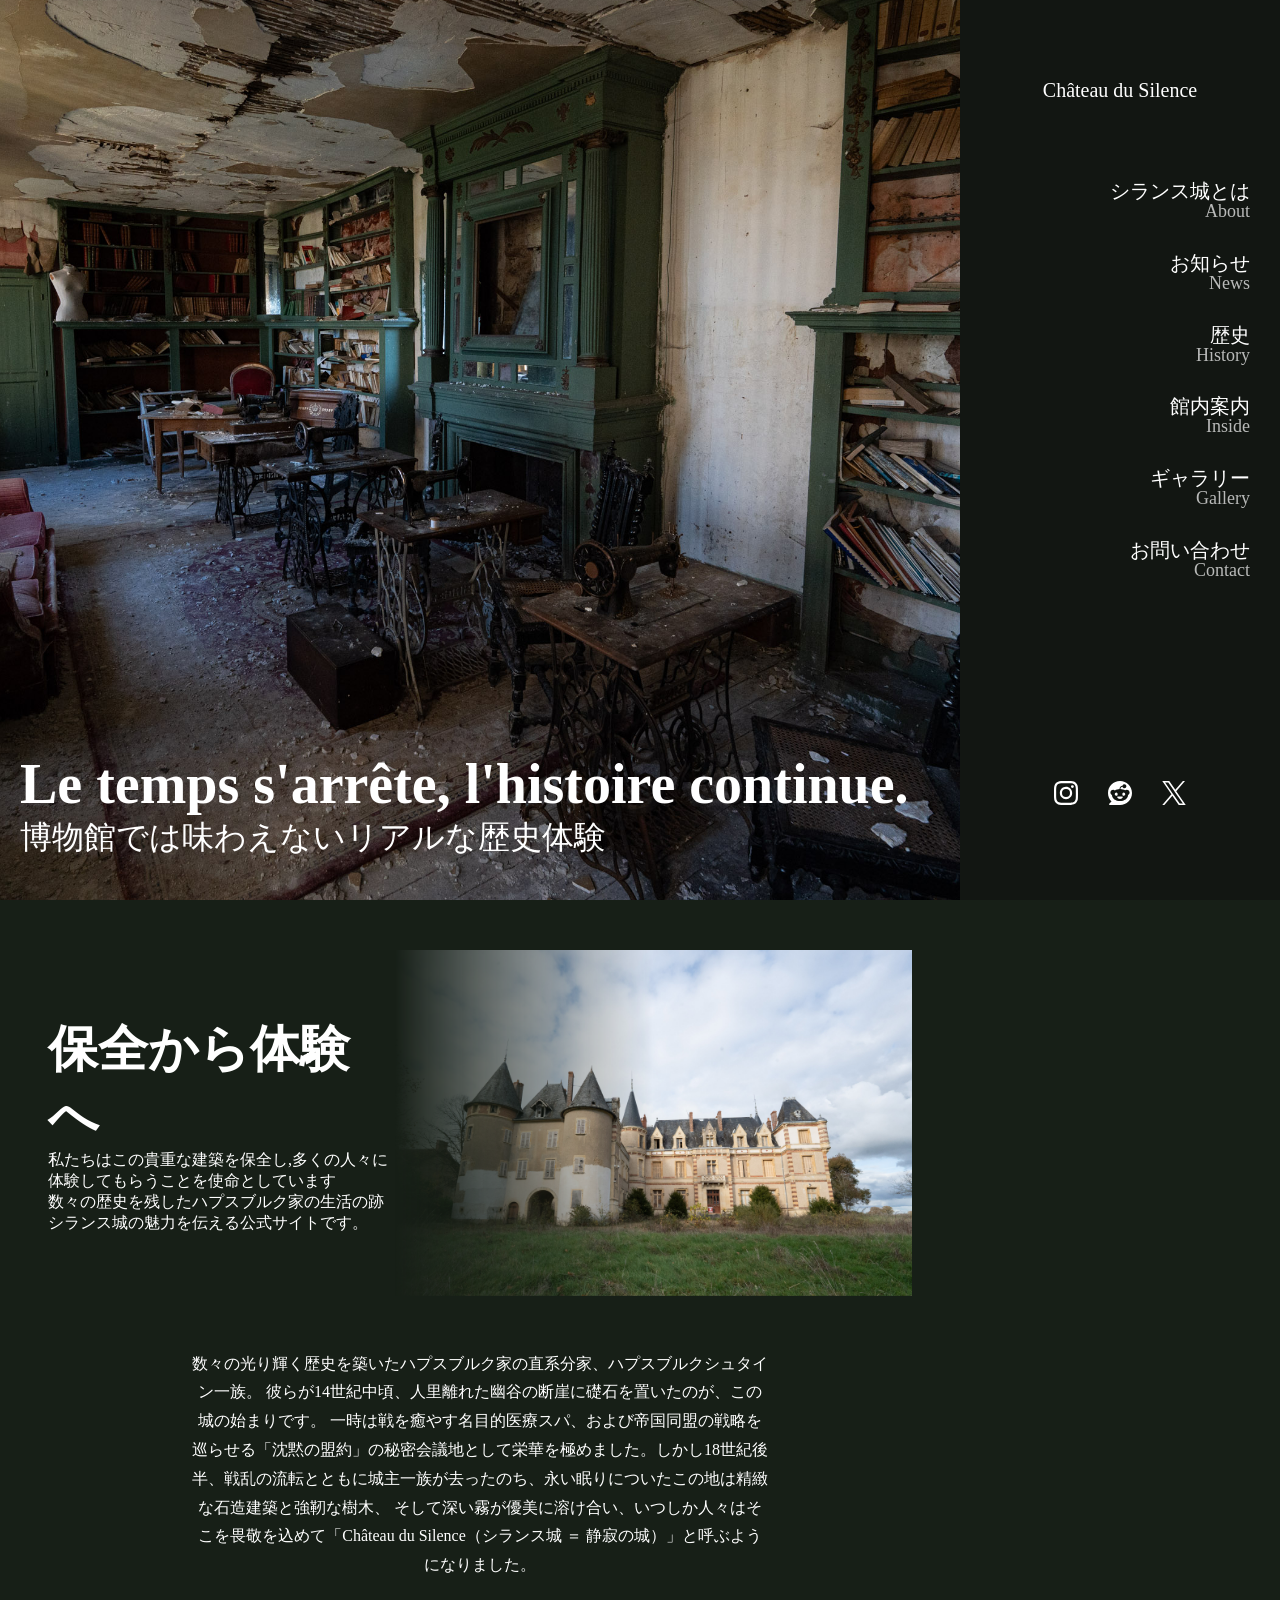
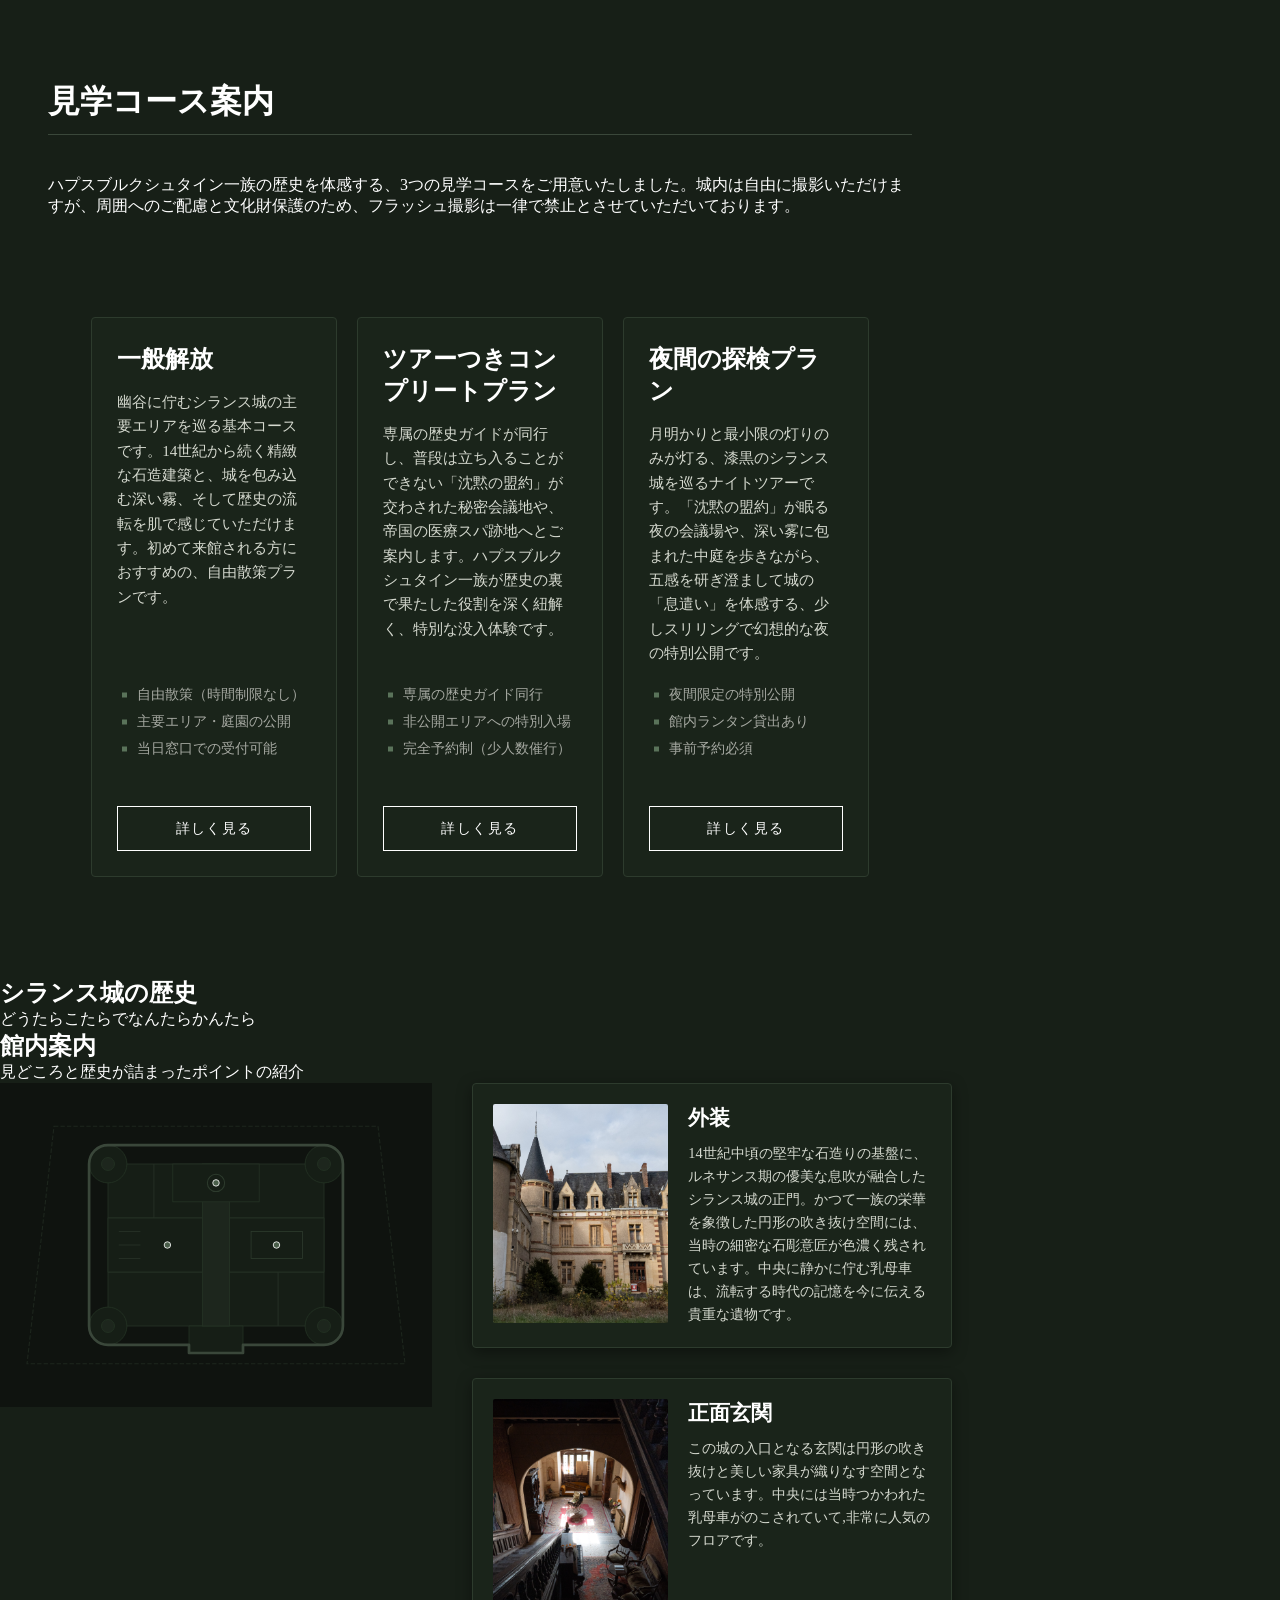
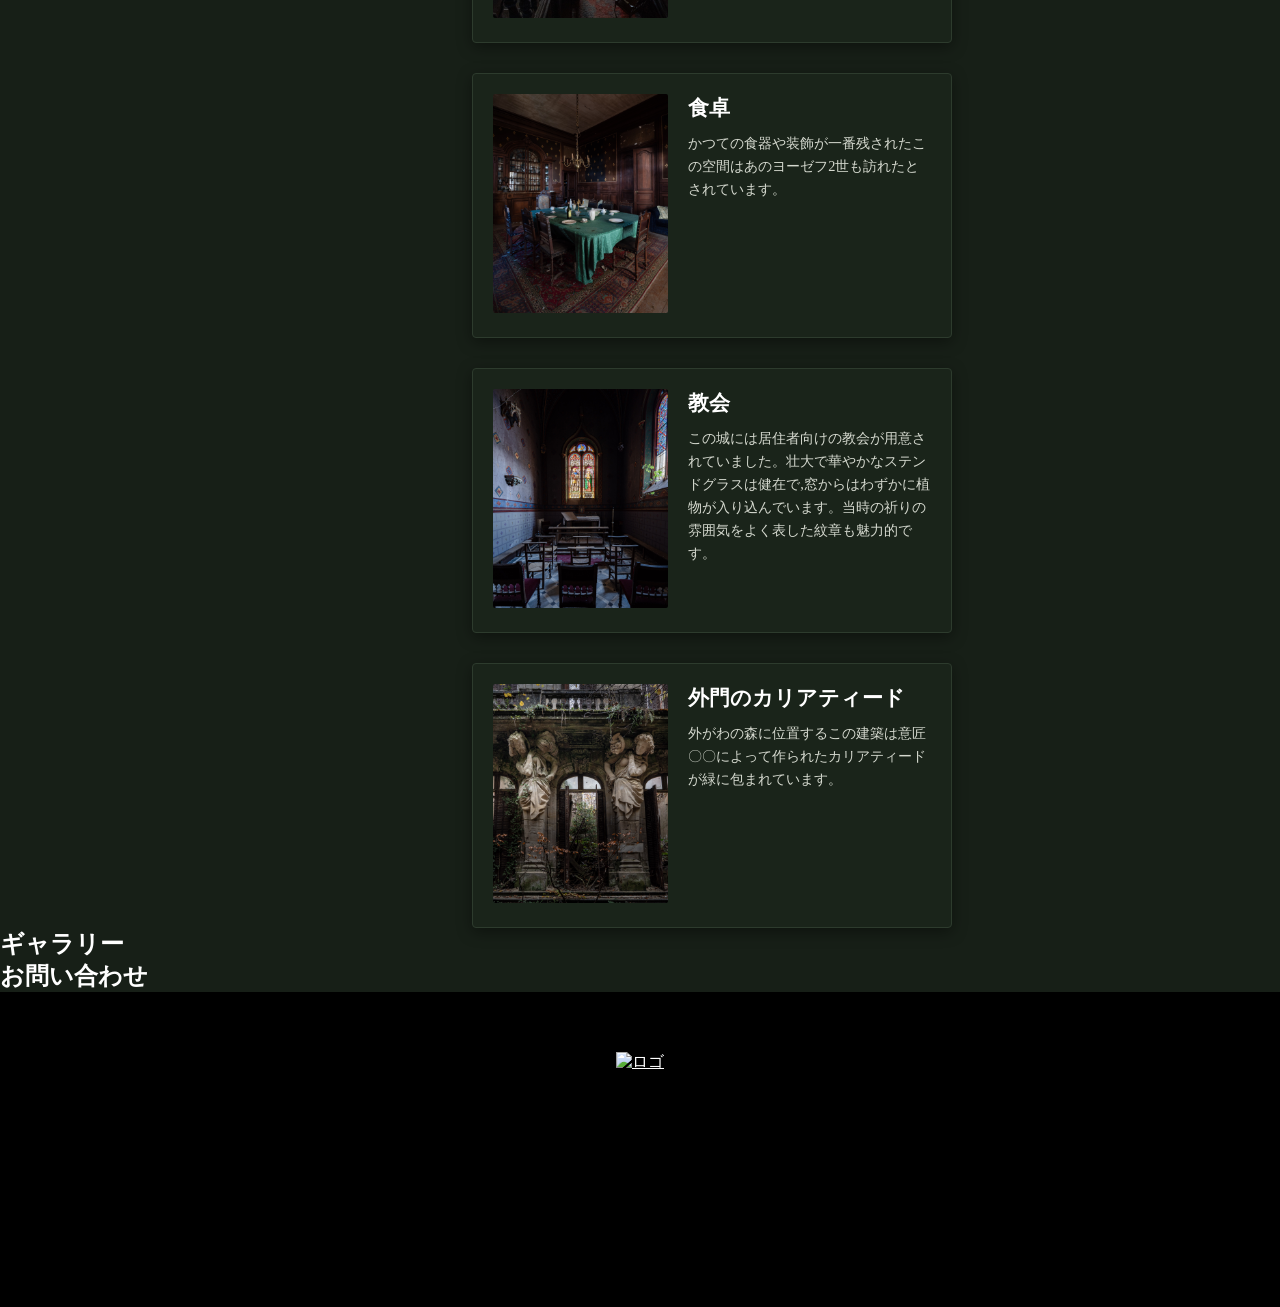
==== index.html @ 76a22f86 "saisyo" ====
<!DOCTYPE html>
<html lang="ja">
<head>
  <meta charset="UTF-8">
  <meta name="viewport" content="width=device-width, initial-scale=1.0">
  <title>ハプスブルクシュタイン城ホームページ</title>
  <link rel="stylesheet" href="css/style.css">
  <script src="js/common.js" defer></script>
  <!-- GOOGLEフォント -->
  <link rel="preconnect" href="https://fonts.googleapis.com">
  <link rel="preconnect" href="https://fonts.gstatic.com" crossorigin>
  <link href="https://fonts.googleapis.com/css2?family=BIZ+UDPMincho&display=swap" rel="stylesheet">
</head>

<!-- 開発予想 -->
  <!-- ベースとなるHTML CSSを作成 -->
  <!-- PHP化 フッターとかヘッダー分ける -->
  <!-- MYSQL使用 各ページの紐づけ -->
  




<!-- 構想 -->
  <!-- 投稿ごとに投稿に使用する写真をフォルダにまとめる -->
  <!-- 投稿に使用した写真をMYSQLで管理 -->
  <!-- indexにてランダムで表示 -->
  <!-- 投稿を消したら紐づく写真もすべて消える形 -->

  <!-- 写真と投稿にタグの機能が欲しいかも -->


<!-- 自分用ルール -->
  <!-- 構造 section -> div -> 色々 -->
  <!-- 構造はなるべくDIVで囲ってスタイル指定はDIVのクラスで -->
  <!-- AIに相談後,構造を理解してから使用 -->


<!-- クラスルール -->
 <!-- section section-hero等 -->
<!-- div div-hero等 -->


<body>
<main>
  <div class="yoko"> <!-- メインとサイドバー -->
    <div class="tate"> <!-- 縦(サイドバー除くすべて) -->

      <!-- ヒーロ画像ローテ -->
      <section id="hero">
        <div class="heroimgs">
          <img src="images/index/index4.jpg" alt="">
          <img src="images/index/index1.jpg" alt="">
          <img src="images/index/index2.jpg" alt="">
          <img src="images/index/index3.jpg" alt="">
          <div class="hero-textbox">
            <h1>Le temps s'arrête, l'histoire continue.</h1>
            <p>博物館では味わえないリアルな歴史体験</p>
          </div>
        </div>
      </section>
    
      <!-- サイト説明 about -->
      <section class="hero2">
        <div class="hero2-1">
          <div class="hero-2-1-1">
            <h3>保全から体験へ</h3>
            <p>私たちはこの貴重な建築を保全し,多くの人々に体験してもらうことを使命としています<br>数々の歴史を残したハプスブルク家の生活の跡シランス城の魅力を伝える公式サイトです。</p>
          </div>
        </div>
        <div class="hero2-2">
          <img class="hero2-img" src="images/index/index-bottom.jpg" alt="">
        </div>
      </section>
       
      <section class="info">
        <div>
          <p>数々の光り輝く歴史を築いたハプスブルク家の直系分家、ハプスブルクシュタイン一族。 彼らが14世紀中頃、人里離れた幽谷の断崖に礎石を置いたのが、この城の始まりです。 一時は戦を癒やす名目的医療スパ、および帝国同盟の戦略を巡らせる「沈黙の盟約」の秘密会議地として栄華を極めました。しかし18世紀後半、戦乱の流転とともに城主一族が去ったのち、永い眠りについたこの地は精緻な石造建築と強靭な樹木、 そして深い霧が優美に溶け合い、いつしか人々はそこを畏敬を込めて「Château du Silence（シランス城 ＝ 静寂の城）」と呼ぶようになりました。</p>
        </div>
      </section>


      <!-- お知らせ -->
       <!-- 更に閲覧を押すと投稿一覧ページに飛ばしたい -->
      <section class="tour">
        
          <h2>見学コース案内</h2>
          <p>ハプスブルクシュタイン一族の歴史を体感する、3つの見学コースをご用意いたしました。城内は自由に撮影いただけますが、周囲へのご配慮と文化財保護のため、フラッシュ撮影は一律で禁止とさせていただいております。</p>
              <div class="tour-list">
                <article class="tour-item">
                    <div>
                      <h3>一般解放</h3>
                      <p class="tour-item--text">幽谷に佇むシランス城の主要エリアを巡る基本コースです。14世紀から続く精緻な石造建築と、城を包み込む深い霧、そして歴史の流転を肌で感じていただけます。初めて来館される方におすすめの、自由散策プランです。</p>
                      <ul>
                        <li>自由散策（時間制限なし）</li>
                        <li>主要エリア・庭園の公開</li>
                        <li>当日窓口での受付可能</li>
                      </ul>
                      <a href="post/2026/..." class="btn-more">詳しく見る</a>
                    </div>
                </article>

                <article class="tour-item">
                    <div>
                      <h3>ツアーつきコンプリートプラン</h3>
                      <p class="tour-item--text">専属の歴史ガイドが同行し、普段は立ち入ることができない「沈黙の盟約」が交わされた秘密会議地や、帝国の医療スパ跡地へとご案内します。ハプスブルクシュタイン一族が歴史の裏で果たした役割を深く紐解く、特別な没入体験です。</p>
                      <ul>
                        <li>専属の歴史ガイド同行</li>
                        <li>非公開エリアへの特別入場</li>
                        <li>完全予約制（少人数催行）</li>
                      </ul>
                      <a href="post/2026/..." class="btn-more">詳しく見る</a>
                    </div>
                </article>


                <article class="tour-item">
                    <div>
                      <h3>夜間の探検プラン</h3>
                      <p class="tour-item--text">月明かりと最小限の灯りのみが灯る、漆黒のシランス城を巡るナイトツアーです。「沈黙の盟約」が眠る夜の会議場や、深い雾に包まれた中庭を歩きながら、五感を研ぎ澄まして城の「息遣い」を体感する、少しスリリングで幻想的な夜の特別公開です。</p>
                      <ul>
                        <li>夜間限定の特別公開</li>
                        <li>館内ランタン貸出あり</li>
                        <li>事前予約必須</li>
                      </ul>
                      <a href="post/2026/..." class="btn-more">詳しく見る</a>
                    </div>
                </article>
 
                
              </div>

      </section>





      <!-- 歴史 -->

      <section>
        <h2>シランス城の歴史</h2>
        <p>どうたらこたらでなんたらかんたら</p>
      </section>


      <!-- 館内案内 -->
      <section>
        <h2>館内案内</h2>
        <p>見どころと歴史が詰まったポイントの紹介</p>

        <div class="map-all">
          <svg xmlns="http://www.w3.org/2000/svg" viewBox="0 0 800 600" width="100%" height="100%" id="classic-castle-map">
    <style>
      /* デザインシステム */
      .bg-dark { fill: #0f130f; }
      .castle-moat { fill: none; stroke: #1d261d; stroke-width: 2; stroke-dasharray: 8 4; }
      
      /* 城壁と一般の部屋 */
      .wall-thick { fill: none; stroke: #3a473a; stroke-width: 5; stroke-linejoin: round; }
      .wall-inner { fill: none; stroke: #242e24; stroke-width: 2; }
      .room-base { fill: #161e16; stroke: #253325; stroke-width: 1.5; transition: all 0.3s ease; }
      .corridor { fill: #1d261d; }
  
      /* 連動ギミック用 */
      .interactive-spot { cursor: pointer; }
      .pin-core { fill: #4a5e4a; stroke: #ffffff; stroke-width: 1.5; transition: all 0.3s ease; }
      .pin-pulse { fill: none; stroke: #ff3b3b; stroke-width: 1; opacity: 0; transition: all 0.3s ease; }
  
   
      /* JavaScript連動時のアクティブ状態（シンプルな赤点灯のみ） */
      .interactive-spot.is-active .room-base {
    fill: #223022;      /* 選択された部屋の床を少し明るく */
    stroke: #5a735a;    /* 部屋の境界線を少し明るく */
}

.interactive-spot.is-active .pin-core {
    fill: #ff3b3b;      /* ドットを赤くする */
    stroke: #ffffff;    /* 白いフチは維持して見やすく */
}


    </style>
  
    <rect width="800" height="600" class="bg-dark" />
    
    <path d="M 100,80 L 700,80 L 750,520 L 50,520 Z" class="castle-moat" />
  
    <g id="chateau-structure">
      
      <rect x="200" y="150" width="400" height="300" class="room-base" />
      
      <circle cx="200" cy="150" r="35" class="room-base" />
      <circle cx="200" cy="150" r="12" class="room-base corridor" />
      <circle cx="600" cy="150" r="35" class="room-base" />
      <circle cx="600" cy="150" r="12" class="room-base corridor" />
      <circle cx="200" cy="450" r="35" class="room-base" />
      <circle cx="200" cy="450" r="12" class="room-base corridor" />
      <circle cx="600" cy="450" r="35" class="room-base" />
      <circle cx="600" cy="450" r="12" class="room-base corridor" />
  
      <path d="M 350,450 L 350,500 L 450,500 L 450,450 Z" class="room-base" />
      <entry-line x1="400" y1="500" x2="400" y2="470" stroke="#242e24" stroke-width="3" />
  
      <rect x="375" y="150" width="50" height="300" class="room-base corridor" />
      <line x1="200" y1="250" x2="375" y2="250" class="wall-inner" />
      <line x1="200" y1="350" x2="375" y2="350" class="wall-inner" />
      <line x1="425" y1="250" x2="600" y2="250" class="wall-inner" />
      <line x1="425" y1="350" x2="600" y2="350" class="wall-inner" />
      <line x1="285" y1="150" x2="285" y2="250" class="wall-inner" />
      <line x1="515" y1="350" x2="515" y2="450" class="wall-inner" />
  
      <path d="
        M 200,115 
        L 600,115 
        A 35,35 0 0,1 635,150
        L 635,450
        A 35,35 0 0,1 600,485
        L 450,485 L 450,500 L 350,500 L 350,485 L 200,485
        A 35,35 0 0,1 165,450
        L 165,150
        A 35,35 0 0,1 200,115 Z" 
        class="wall-thick" />
    </g>
  
    <g class="interactive-spot" data-location="spot1" id="map-spot-council">
      <rect x="320" y="150" width="160" height="70" class="room-base" />
      <circle cx="400" cy="185" r="16" fill="none" stroke="#2d3b2d" stroke-width="2" />
      <circle cx="400" cy="185" r="14" class="pin-pulse" />
      <circle cx="400" cy="185" r="6" class="pin-core" />
    </g>
  
    <g class="interactive-spot" data-location="spot2" id="map-spot-spa">
      <rect x="425" y="250" width="175" height="100" class="room-base" />
      <rect x="465" y="275" width="95" height="50" fill="none" stroke="#2d3b2d" stroke-width="1.5" />
      <circle cx="512" cy="300" r="14" class="pin-pulse" />
      <circle cx="512" cy="300" r="6" class="pin-core" />
    </g>
  
    <g class="interactive-spot" data-location="spot3" id="map-spot-library">
      <rect x="200" y="250" width="175" height="100" class="room-base" />
      <line x1="220" y1="275" x2="260" y2="275" stroke="#242e24" stroke-width="2" />
      <line x1="220" y1="300" x2="260" y2="300" stroke="#242e24" stroke-width="2" />
      <line x1="220" y1="325" x2="260" y2="325" stroke="#242e24" stroke-width="2" />
      <circle cx="310" cy="300" r="14" class="pin-pulse" />
      <circle cx="310" cy="300" r="6" class="pin-core" />
    </g>
  
  </svg>
  
  
  
  
  
  
          <div class="article-box">
            <article data-location="spot1">
              <div class="img-box"><img src="images/index/map1.jpg" alt=""></div>
              <div class="text-box">
                <h3>外装</h3>
                <p>14世紀中頃の堅牢な石造りの基盤に、ルネサンス期の優美な息吹が融合したシランス城の正門。かつて一族の栄華を象徴した円形の吹き抜け空間には、当時の細密な石彫意匠が色濃く残されています。中央に静かに佇む乳母車は、流転する時代の記憶を今に伝える貴重な遺物です。
                </p>
              </div>
            </article>
            <article data-location="spot2">
              <div class="img-box"><img src="images/index/map3.jpg" alt=""></div>
              <div class="text-box">
                <h3>正面玄関</h3>
                <p>この城の入口となる玄関は円形の吹き抜けと美しい家具が織りなす空間となっています。中央には当時つかわれた乳母車がのこされていて,非常に人気のフロアです。
                </p>
              </div>
            </article>
            <article data-location="spot3">
              <div class="img-box"><img src="images/index/map2.jpg" alt=""></div>
              <div class="text-box">
                <h3>食卓</h3>
                <p>かつての食器や装飾が一番残されたこの空間はあのヨーゼフ2世も訪れたとされています。
                </p>
              </div>
            </article>
            <article data-location="spot1">
              <div class="img-box"><img src="images/index/map4.jpg" alt=""></div>
              <div class="text-box">
                <h3>教会</h3>
                <p>この城には居住者向けの教会が用意されていました。壮大で華やかなステンドグラスは健在で,窓からはわずかに植物が入り込んでいます。当時の祈りの雰囲気をよく表した紋章も魅力的です。
                </p>
              </div>
            </article>
            <article data-location="spot2">
              <div class="img-box"><img src="images/index/map5.jpg" alt=""></div>
              <div class="text-box">
                <h3>外門のカリアティード</h3>
                <p>外がわの森に位置するこの建築は意匠〇〇によって作られたカリアティードが緑に包まれています。
                </p>
              </div>
            </article>
          </div>
        </div>
      </section>



      <!-- 館内案内 -->
      <section>
        <h2>ギャラリー
        </h2>
      </section>


      <!-- お問い合わせ -->
      <section>
        <h2>お問い合わせ
        </h2>
      </section>


    </div>
  

<!------------------------------
          サイドバー
--------------------------------->
    <aside>
      <!-- ロゴ -->
      <div class="logo-box">
        <a class="logo" href="post/2026/投稿１(仮)/post.html">
          Château du Silence
        </a>
      </div>

      <!-- メニュ -->
      <div class="menu-box">
        <ul>
          <li>シランス城とは<span class="en">About</span></li>
          <li>お知らせ<span class="en">News</span></li>
          <li>歴史<span class="en">History</span></li>
          <li>館内案内<span class="en">Inside</span></li>
          <li>ギャラリー<span class="en">Gallery</span></li>
          <li>お問い合わせ<span class="en">Contact</span></li>
        </ul>
      </div>

      <!-- SNSリンク -->
      <div class="sns-box">
        <ul>
          <li><a href=""><img src="images/index/SNSアイコン/instagram.svg" alt=""></a></li>
          <li><a href=""><img src="images/index/SNSアイコン/reddit.svg" alt=""></a></li>
          <li><a href=""><img src="images/index/SNSアイコン/x.svg" alt=""></a></li>
        </ul>
      </div>
    </aside>
  </div>

  

</main>



<!-- フッター -->
 <!-- ロゴ SNSリンク 権利関係? -->
<footer>
  <div class="D-footer-logo">
    <a class="logo" href="post/2026/投稿１(仮)/post.html">
      <img class="logo1" src="images/index/IKOU ロゴ.png" alt="ロゴ">
    </a>
  </div>
  <div class="D-footer-SNS">
    <a href="">
      <img src="images/index/SNSアイコン/instagram.svg" alt="">
    </a>
        <a href="">
      <img src="images/index/SNSアイコン/x.svg" alt="">
    </a>
        <a href="">
      <img src="images/index/SNSアイコン/reddit.svg" alt="">
    </a>
  </div>
  <div class="D-copyright"></div>

</footer>








</body>
</html>
---- css/style.css ----
@charset "UTF-8";

/* 全ての要素（*）に対して適用 */
* {
    margin: 0;
    padding: 0;
    /* 100%を超えないように */
    box-sizing: border-box;
    color: #ffffff;
}    
body {
    background-color: #171f17;
    font-family: "Shippori Mincho", serif;
}    



.yoko {
    display: flex;
    width: 100%;
}
/* 全体 リンク */




/*------------------------------
     サイト全体の構造に関する
------------------------------*/
/* スクロールでメインエリアとサイドバーの比率変更 */
.tate {
    transition: 0.5s;
}
aside {
    transition: 0.5s;
}


/* ヘッダー メニュー */


/* 全体の配置について*/
.tate {
    flex: 1;
}    
.yoko {
    display: flex;
}    
aside {
    width: 25%;
}    

/* ヒーロー */
.heroimgs {
    overflow: hidden;
}    

.heroimgs img {
    height: auto;
}    
/*---------------------------------
     ヒーロー 
----------------------------------*/     
.hero-textbox {
    position: absolute;
    bottom: 40px;
    left: 20px;

}    
.hero-textbox h1 {
    font-size: 3.5em;
}    
.hero-textbox p {
    font-size: 2em;
}    


/*---------------------------------
     ヒーロー画像のローテーション 
----------------------------------*/     
.heroimgs {
    position: relative;
    height: 100vh;
}    
.heroimgs img {
    position: absolute;
    object-fit: cover;
    width: 100%;
    height: 100%;
}    

/* is-activeがないと表示されない */
.heroimgs img {
    opacity: 0;
    transition: opacity 3s ease;
}    
/* is-activeがあると表示される */
.heroimgs img.is-active {
    opacity: 1;

}    
/* --- アニメーションのパターン定義 --- */

/* 拡大していく動き */
@keyframes zoom-in {
    0% { transform: scale(1); }
    100% { transform: scale(1.15); }
}    

/* 縮小していく（引いていく）動き */
@keyframes zoom-out {
    0% { transform: scale(1.2); }
    100% { transform: scale(1); }
}    


/* --- 画像ごとのアニメーション個別設定 --- */
/* 1枚目 */
    /* カクつきを防ぐためアニメーション終了時の大きさをデフォに */
    .heroimgs img:nth-child(1) {
        transform-origin: right bottom; /* 右下を軸にする */
        transform: scale(1.15);
    }    
    /* アニメーション設定 */
    .heroimgs img:nth-child(1).is-active {
        opacity: 1;
        transform-origin: right bottom; /* 右下を軸にする */
        animation: zoom-in 6s linear forwards;
    }    
/* 2枚目 */    
    /* カクつきを防ぐためアニメーション終了時の大きさをデフォに */
    .heroimgs img:nth-child(2) {
        transform-origin: bottom left; /* 中心を軸にする */
        transform: scale(1.15);
    }    
    /* アニメーション設定 */
    .heroimgs img:nth-child(2).is-active {
        opacity: 1;
        transform-origin: bottom left; /* 中心を軸にする */
        animation: zoom-in 6s linear forwards;
    }    

/* 3枚目 */    
    /* カクつきを防ぐためアニメーション終了時の大きさをデフォに */
    .heroimgs img:nth-child(3) {
        transform-origin: center center; /* 左上を軸にする */
        transform: scale(1.15);
    }    
    /* アニメーション設定 */
    .heroimgs img:nth-child(3).is-active {

        opacity: 1;
        transform-origin: center center; /* 左上を軸にする */
        animation: zoom-in 6s linear forwards;
    }    

/* 4枚目 */    
    /* カクつきを防ぐためアニメーション終了時の大きさをデフォに */
    .heroimgs img:nth-child(4) {
        transform: scale(1);
    }    
    /* アニメーション設定 */
    .heroimgs img:nth-child(4).is-active {
        opacity: 1;
        animation: zoom-out 6s linear forwards;
    }    





    /* hero の下 */
    .hero2 {
        width: 90%;
        margin: 50px auto;
    }
    section.hero2 {
    display: flex;
}
div.hero2-1 {
    width: 40%;
    display: flex;
    align-items: center;
}
div.hero2-2 {
    width: 60%;
}
    div.hero2-2 img {
    width: 100%;
    height: auto;
}
div.hero-2-1-1 {
    
}

.hero-2-1-1 h3 {
    font-size: 50px;
}





/* HERO下の画像左を透けて見えるように */
/* 画像を表示している img タグ、または画像コンテナに対して適用 */
img.hero2-img {
  width: 100%; /* 親要素に合わせる */
  height: auto;
  
  /* --- ここから透明フェードの設定 --- */
  
  /* 左（0%）から右（100%）へ向かって、透明（0%）から不透明（100%）になるグラデーションマスク */
  -webkit-mask-image: linear-gradient(to right, rgba(0,0,0,0) 0%, rgba(0,0,0,1) 50%, rgba(0,0,0,1) 100%);
  mask-image: linear-gradient(to right, rgba(0,0,0,0) 0%, rgba(0,0,0,1) 50%, rgba(0,0,0,1) 100%);
  
  /* マスクをリピートさせない（念のため） */
  -webkit-mask-repeat: no-repeat;
  mask-repeat: no-repeat;
  
  /* マスクの位置とサイズ */
  -webkit-mask-position: center;
  mask-position: center;
  -webkit-mask-size: cover;
  mask-size: cover;
}

/*------------------    
     インフォ
------------------*/     

.info div {
    width: 95%;
    margin: 50px auto;
    justify-content: space-between;
}    
.info p {
    text-align: center; /* これだけで文字がすべて中央揃えになります */
    line-height: 1.8;   /* 行間を少し広げると、長文が圧倒的に読みやすくなります */
}
.info div {
    width: 60%;
}

/* ========================================================
   見学コース案内（ツアーセクション）のレイアウト
======================================================== */

/* セクション全体の余白調整 */
.tour {
    width: 90%;
    margin: 100px auto;
}

.tour h2 {
    font-size: 2em;
    margin-bottom: 40px;
    border-bottom: 1px solid #3a473a;
    padding-bottom: 10px;
}

/* カードを横並びにする親コンテナ */
.tour-list {
    display: flex;
    gap: 30px; /* カード同士の間隔 */
    justify-content: space-between;   /*スペース均等*/
}

/* 各ツアーカードの土台 */
.tour-item {
    flex: 1; /* 3つのカードを均等な幅にする */
    background-color: #1a241a; /* サイドバーより少し明るい深緑で立体感を出す */
    border: 1px solid #2d3b2d;
    border-radius: 4px;      /* 角を丸め */
    overflow: hidden;
    transition: transform 0.3s ease, box-shadow 0.3s ease;
}


/* テキストやボタンを包む内側のボックス */
.tour-item > div {
    padding: 25px;
    display: flex;
    flex-direction: column;
    height: 100%; /* 高さを統一するベース */
    min-height: 450px; /* 中身の量に関わらずカードの高さを揃える */
}

/* 各プランのタイトル */
.tour-item h3 {
    font-size: 1.5em;
    margin-bottom: 15px;
    color: #ffffff;
}

/* プランの説明文 */
.tour-item--text {
    font-size: 0.95em;
    line-height: 1.6;
    color: #d5d9cf;
    margin-bottom: 20px;
}

/* 特徴の箇条書き（ul） */
.tour-item ul {
    list-style: none; /* デフォルトの黒丸を消す */
    padding: 0;
    margin-bottom: 30px;
    margin-top: auto; /* 説明文が短くても、ul以降をカードの下部に押し下げる */
}

/* 箇条書きの各項目（li） */
.tour-item ul li {
    font-size: 0.9em;
    color: #a5a8a1;
    padding-left: 20px;
    position: relative;
    margin-bottom: 8px;
}

/* リストの先頭に上品な小さな正方形のドットをつける */
.tour-item ul li::before {
    content: "";
    position: absolute;
    left: 5px;
    top: 50%;
    transform: translateY(-50%);
    width: 5px;
    height: 5px;
    background-color: #5a735a;
}

/* 詳しく見る ボタン */
.btn-more {
    display: block;
    text-align: center;
    padding: 12px 0;
    border: 1px solid #ffffff;
    color: #ffffff;
    text-decoration: none; /* 下線を消す */
    font-size: 0.9em;
    letter-spacing: 0.1em; /* 文字の間隔を少し広げて上品に */
    transition: background-color 0.3s ease, color 0.3s ease;
    margin-top: 10px;
}

/* ボタンのホバー演出 */
.btn-more:hover {
    background-color: #ffffff;
    color: #171f17; /* 背景が白になったとき、文字を深緑にして視認性を確保 */
}

/*------------------    
     お知らせ
------------------*/   
.tour-list {
    width: 90%;
    margin: 100px auto;
    display: flex;       /* 追加：3つの記事を縦や横にどう配置するか制御するベースを作ります */
    flex-direction: row; /* 追加：記事を縦に並べます */
    gap: 20px;           /* 追加：記事と記事の間の隙間を作ります */
}
.tour-item {
   flex-direction: column; 
}


/*------------------
     写真ギャラリー
------------------*/     




/* 写真ギャラリー：メイソンリーレイアウト */
.masonry-grid {
  column-count: 3; /* 横に並べる列数（スマホなら2にするなど調整） */  
  column-gap: 10px; /* 写真同士の隙間 */
}  

.masonry-item {
  break-inside: avoid; /* 写真が途中で次の列に分割されないようにする */  
  margin-bottom: 10px;
}  

.masonry-item img {
  width: 100%;  
  height: auto; /* 比率を維持して表示 */
  display: block;
  transition: transform 0.3s ease;
}  

/* ホバー演出 */
.masonry-item img:hover {
  filter: brightness(0.8);  
  transform: scale(1.02);
}  


/*------------------
     見どころ
------------------*/    
.map-all {
    display: flex;
}


/* ========================================================
   館内案内（インフォメーション）のレイアウト
======================================================== */

/* セクション全体のフォント調整や上下の余白 */
.floor-guide {
    width: 90%;
    margin: 100px auto;
}

.floor-guide h2 {
    font-size: 2em;
    margin-bottom: 10px;
}

.floor-guide-lead {
    font-size: 1em;
    color: #a5a8a1;
    margin-bottom: 40px;
}

/* 1. マップ（左）とカードをまとめる箱（右）を左右に配置する親要素 */
.map-all {
    display: flex;
    gap: 40px;               /* マップとカード群の間の横幅の隙間 */
    align-items: flex-start; /* スクロール追従（sticky）を有効化するために必須 */
    width: 100%;
}

/* 2. 【左側】独立しているMAPエリアの設定（スクロール追従） */
.map-all > svg {
    width: 45%;              /* 画面の左側45%をマップに割り当て */
    height: auto;
    position: sticky;        /* スクロールしても画面内に留める */
    top: 40px;               /* 画面の一番上から40pxの位置で固定 */
    z-index: 10;
}

/* 3. 【右側】複数のカードを縦に並べて格納する箱 */
.article-box {
    width: 50%;              /* 画面の右側50%の幅を割り当て */
}

/* 4. 箱の中で下に縦に積み重なる各カード（article）の設定 */
.article-box article {
    display: flex;           /* カードの内部（写真とテキスト）を横並びにする */
    gap: 20px;               /* 写真とテキストの間の隙間 */
    background-color: #1a241a;
    border: 1px solid #2d3b2d;
    border-radius: 4px;
    padding: 20px;
    margin-bottom: 30px;     /* カードとカードの縦の隙間 */
    box-shadow: 0 4px 15px rgba(0, 0, 0, 0.4);
    cursor: pointer;
    transition: border-color 0.3s ease;
}

/* カードにマウスが乗ったときの変化 */
.article-box article:hover {
    border-color: #5a735a;
}

/* 最後のカードの下マージンは不要なのでリセット */
.article-box article:last-of-type {
    margin-bottom: 0;
}

/* 5. カード内部：【左側】の写真エリア */
.article-box article .img-box {
    width: 40%;              /* カード内の40%の幅を写真に */
    flex-shrink: 0;          /* 横並び時に写真が細く潰れるのを防ぐ */
}

.article-box article .img-box img {
    width: 100%;
    height: auto;
    border-radius: 2px;
}

/* 6. カード内部：【右側】のテキストエリア */
.article-box article .text-box {
    width: 60%;              /* カード内の60%の幅をテキストに */
}

/* 7. テキストの細かな装飾 */
.article-box article .text-box h3 {
    font-size: 1.3em;
    margin-bottom: 10px;
    color: #ffffff;
}

.article-box article .text-box p {
    font-size: 0.9em;
    line-height: 1.6;
    color: #d5d9cf;
}
/*-------------------
     サイドバー
------------------*/     
/*------------ ロゴ----------- */
.logo-box {
    display: flex;
    align-items: center;
    justify-content: center;
}
.logo-box a {
    text-decoration: none;
    font-size: 20px;
}









/* --------------------------------------- */
aside {
    width: 25%;
    background-color: #121612;
}

aside div.logo-box {
    height: 20%;
}
aside div.menu-box {
    height: 60%;
}
aside div.sns-box {
    height: 20%;
}





aside ul li {
    font-size: 20px;
    text-align: right;
    color: #ffffff;
    list-style: none;
    margin-bottom: 30px;
    transition: 0.5s;
}



aside {
    height: 100vh;           /* 高さを「画面いっぱい」に固定する [cite: 255, 262] */
    position: sticky;        /* スクロールしても画面内に留まるようにする [cite: 51, 191] */
    top: 0;                  /* 画面の一番上を基準に固定する [cite: 51, 191] */
    display: flex;
    z-index: 1005;
}
aside ul {
    margin: auto 0 auto 0;
    width: 100%;
    padding-right: 30px;
}


/* 【重要】スクロールした時に付与するクラス */
aside.is-shrunk {
  width: 10%; /* スクロール後の細い幅 */
}
aside.is-shrunk ul li {
    font-size: 15px;
    margin-bottom: 55px;
}
.tate.is-expanded {  /* 名前のズレを修正 */
    width: 90%;
}

/* spanが縦に並ぶように */
aside ul {
    margin-bottom: 50px;
}
aside ul li {
    display: flex;
    flex-direction: column;
    line-height: 1.1;
}
aside ul li span {
    font-size: 18px;
    opacity: 0.7;
    transition: 0.5s;
}
aside.is-shrunk ul li span {
    font-size: 12px;
}

aside {
    display: flex;
    flex-direction: column;
    
}
aside a {
    margin: 0 auto;
    text-align: center;
    transition: 0.5s;
}

aside.is-shrunk a {
    opacity: 0;
}


/* SNSアイコン */
.sns-box img {
    width: 24px; 
    height: auto; 
    filter: brightness(0) invert(1); /*白で表示*/
}
.sns-box {display: flex;}
.sns-box ul {
    display: flex;
    align-items: center;
    justify-content: center;
    list-style: none;
    padding: 0;
    margin: 0 auto;
    gap: 30px;        /* アイコンの間隔 */    
}


/*----------------
      フッター
------------------*/

footer {
    background-color: #000000;
    display: flex;
    flex-direction: column;
    align-items: center;
}
.D-footer-logo {
    margin: 60px auto;

}
.D-footer-SNS {margin: 60px auto;}



/* テスト */
.blue {
    background-color: blue;
}
.hero {
    background-color: blueviolet;
}
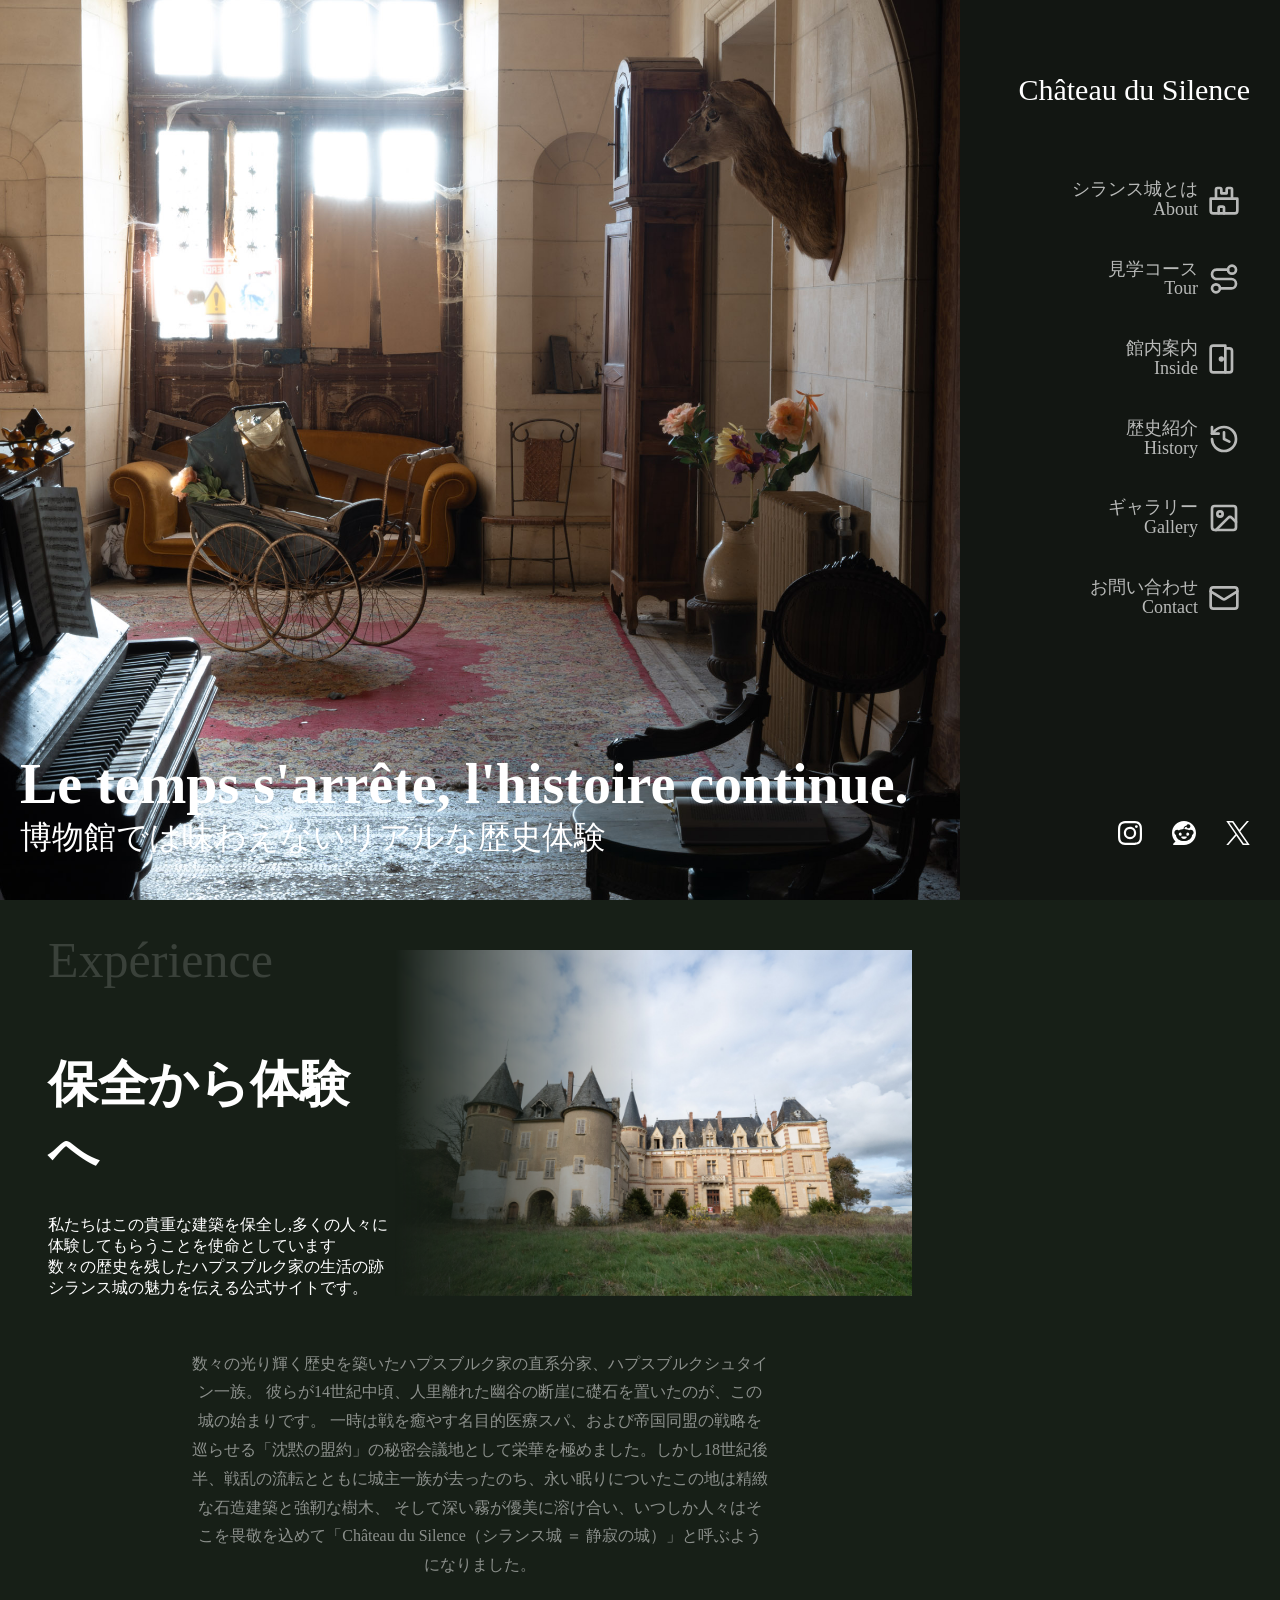
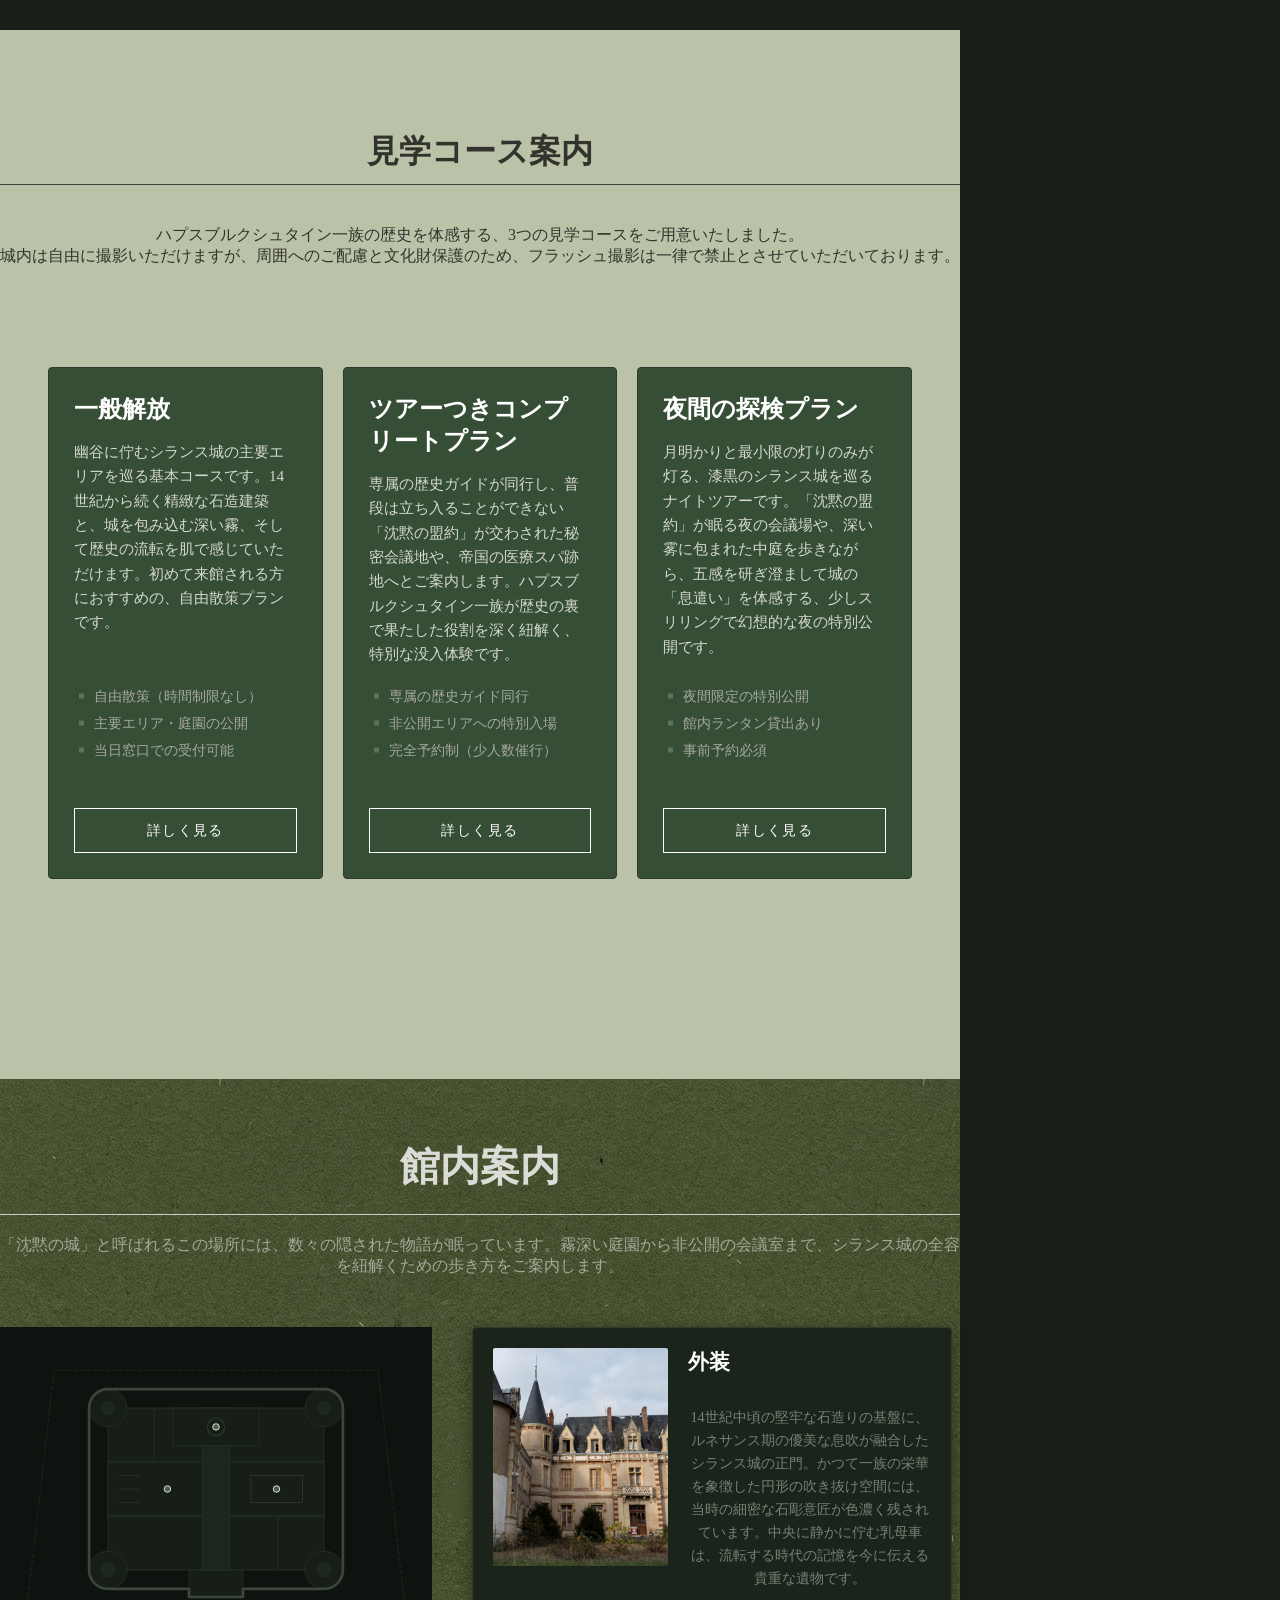
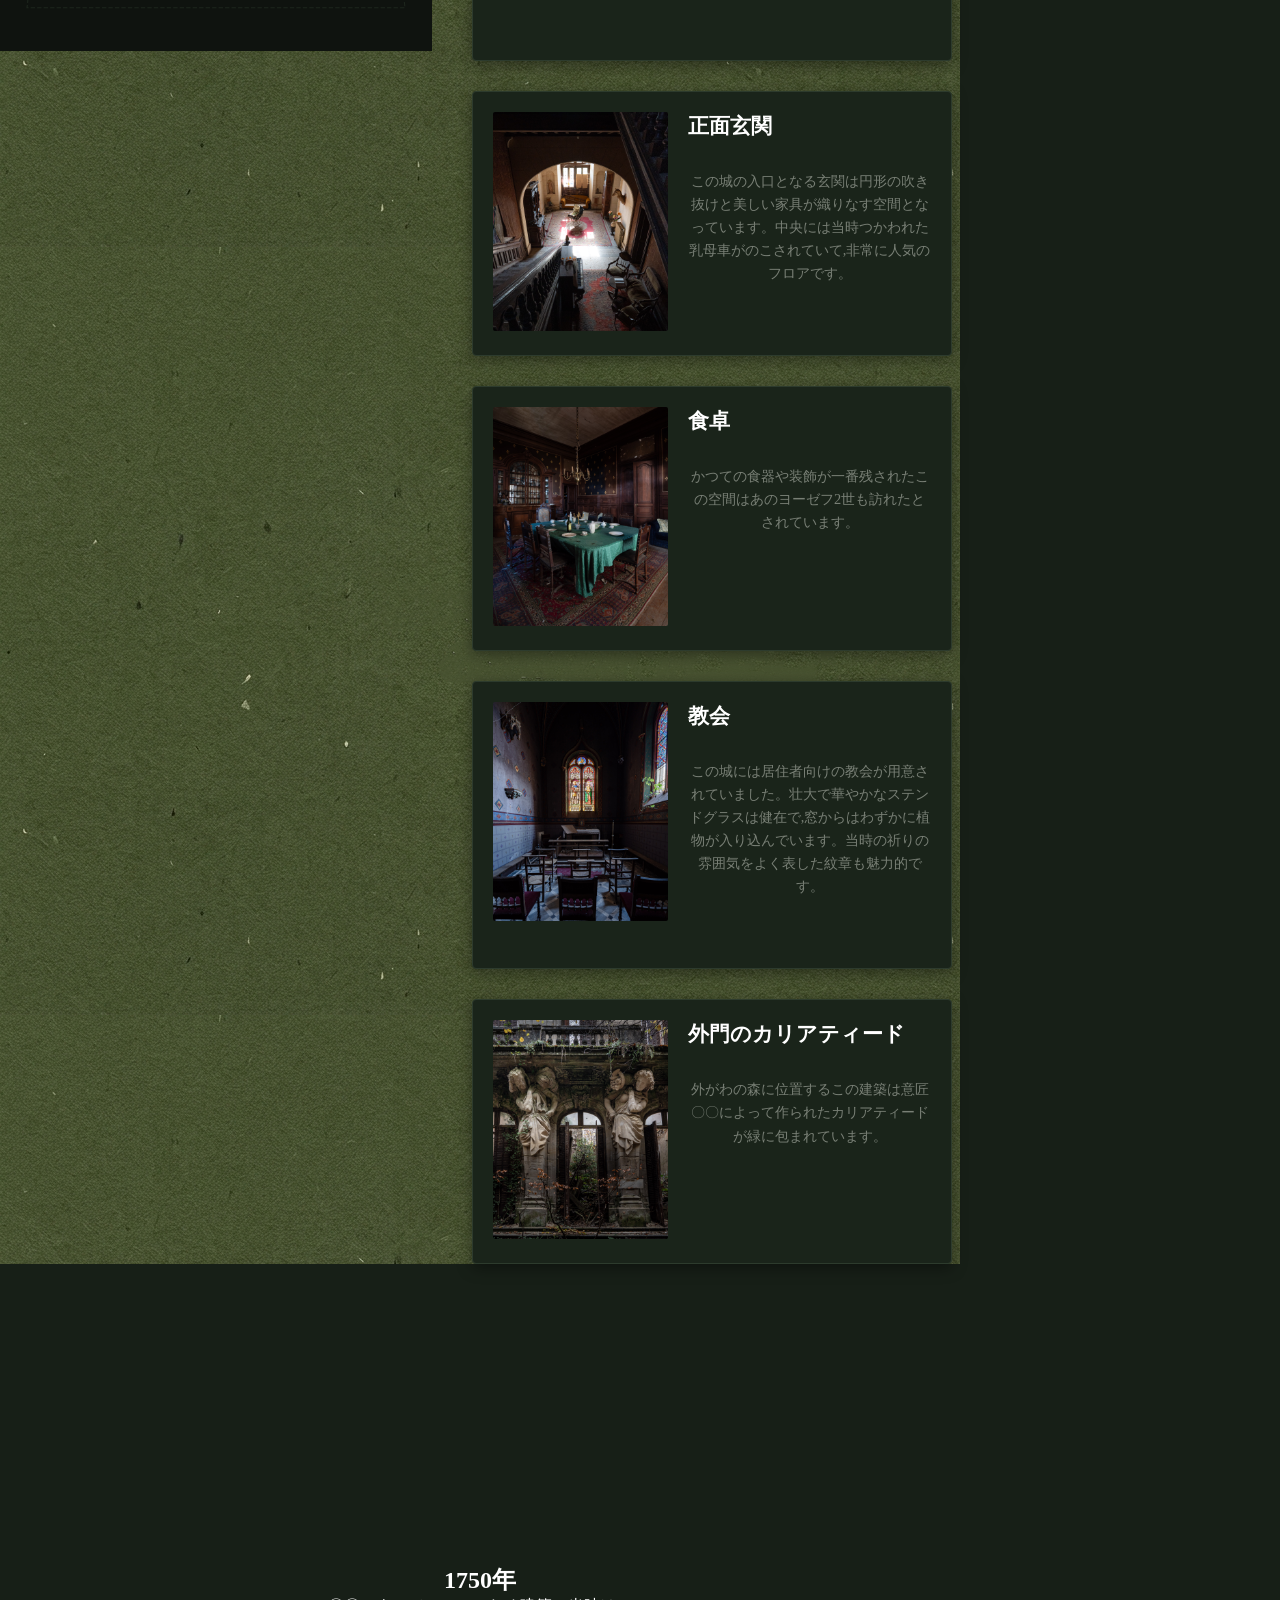
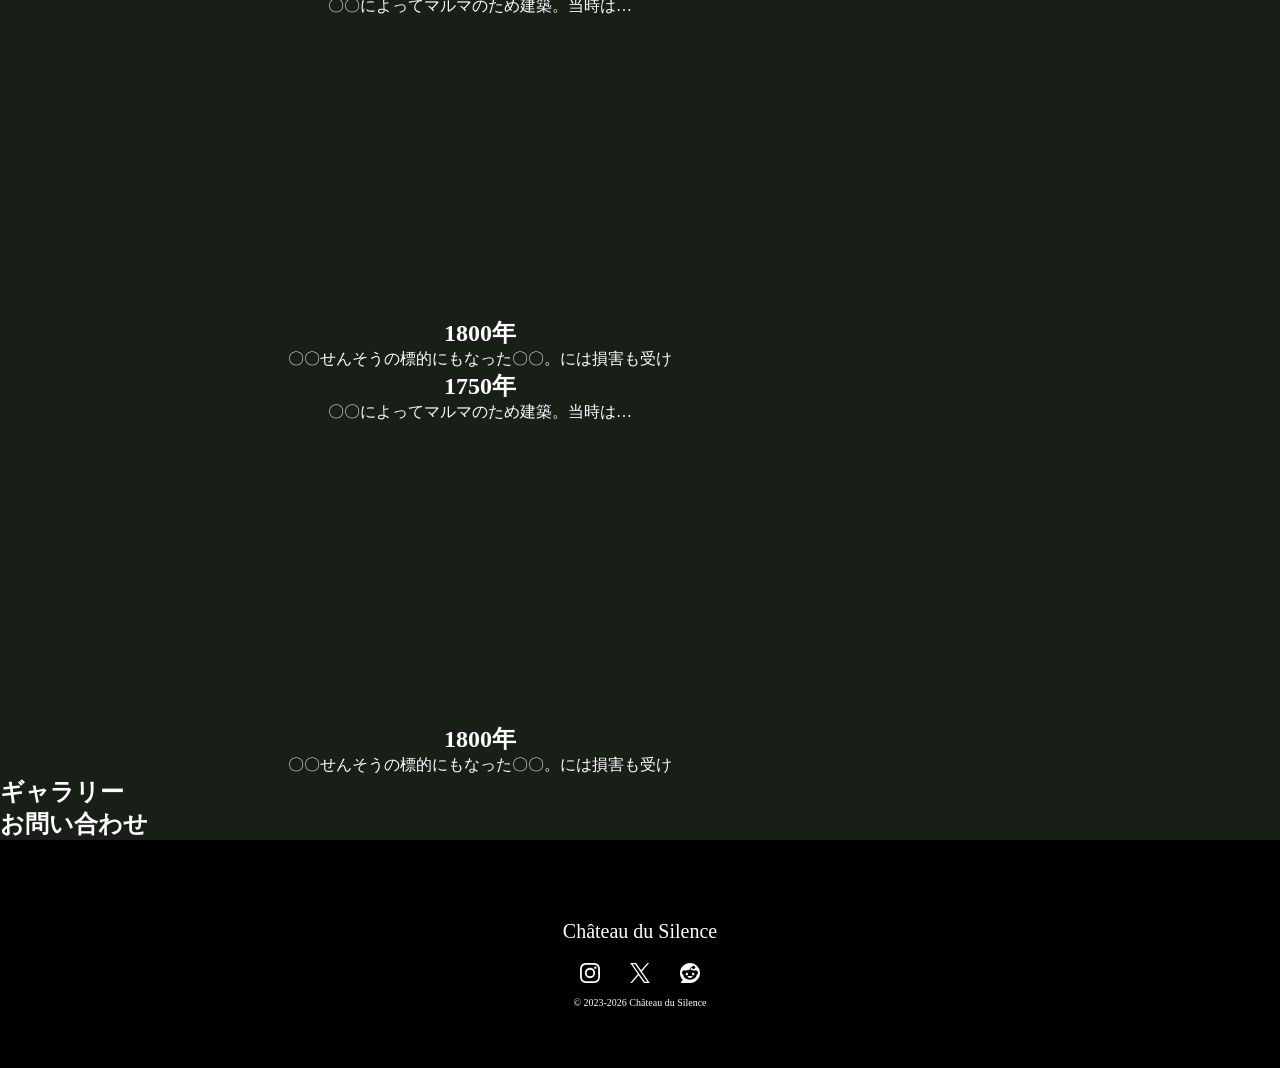
==== commit 6af2fee8: "tyottodekita" ====
--- a/index.html
+++ b/index.html
@@ -40,8 +40,9 @@
  <!-- section section-hero等 -->
 <!-- div div-hero等 -->
 
-
+<!-- 構造とFLEXでほとんど行けそう いいねーーー -->
 <body>
+  <div id="loading-overlay"></div>
 <main>
   <div class="yoko"> <!-- メインとサイドバー -->
     <div class="tate"> <!-- 縦(サイドバー除くすべて) -->
@@ -49,10 +50,10 @@
       <!-- ヒーロ画像ローテ -->
       <section id="hero">
         <div class="heroimgs">
+          <img src="images/index/index3.jpg" alt="">
           <img src="images/index/index4.jpg" alt="">
           <img src="images/index/index1.jpg" alt="">
           <img src="images/index/index2.jpg" alt="">
-          <img src="images/index/index3.jpg" alt="">
           <div class="hero-textbox">
             <h1>Le temps s'arrête, l'histoire continue.</h1>
             <p>博物館では味わえないリアルな歴史体験</p>
@@ -64,6 +65,7 @@
       <section class="hero2">
         <div class="hero2-1">
           <div class="hero-2-1-1">
+            <p class="BackgroundTypography">Expérience</p>
             <h3>保全から体験へ</h3>
             <p>私たちはこの貴重な建築を保全し,多くの人々に体験してもらうことを使命としています<br>数々の歴史を残したハプスブルク家の生活の跡シランス城の魅力を伝える公式サイトです。</p>
           </div>
@@ -85,7 +87,7 @@
       <section class="tour">
         
           <h2>見学コース案内</h2>
-          <p>ハプスブルクシュタイン一族の歴史を体感する、3つの見学コースをご用意いたしました。城内は自由に撮影いただけますが、周囲へのご配慮と文化財保護のため、フラッシュ撮影は一律で禁止とさせていただいております。</p>
+          <p>ハプスブルクシュタイン一族の歴史を体感する、3つの見学コースをご用意いたしました。<br>城内は自由に撮影いただけますが、周囲へのご配慮と文化財保護のため、フラッシュ撮影は一律で禁止とさせていただいております。</p>
               <div class="tour-list">
                 <article class="tour-item">
                     <div>
@@ -136,19 +138,14 @@
 
 
 
-      <!-- 歴史 -->
-
-      <section>
-        <h2>シランス城の歴史</h2>
-        <p>どうたらこたらでなんたらかんたら</p>
-      </section>
-
-
+      
+      
       <!-- 館内案内 -->
-      <section>
+      <section class="guide">
         <h2>館内案内</h2>
-        <p>見どころと歴史が詰まったポイントの紹介</p>
-
+        <p>「沈黙の城」と呼ばれるこの場所には、数々の隠された物語が眠っています。霧深い庭園から非公開の会議室まで、シランス城の全容を紐解くための歩き方をご案内します。</p>
+        
+        <!-- マップ SVGでポインタのいちもすべて管理 -->
         <div class="map-all">
           <svg xmlns="http://www.w3.org/2000/svg" viewBox="0 0 800 600" width="100%" height="100%" id="classic-castle-map">
     <style>
@@ -166,8 +163,8 @@
       .interactive-spot { cursor: pointer; }
       .pin-core { fill: #4a5e4a; stroke: #ffffff; stroke-width: 1.5; transition: all 0.3s ease; }
       .pin-pulse { fill: none; stroke: #ff3b3b; stroke-width: 1; opacity: 0; transition: all 0.3s ease; }
-  
-   
+      
+      
       /* JavaScript連動時のアクティブ状態（シンプルな赤点灯のみ） */
       .interactive-spot.is-active .room-base {
     fill: #223022;      /* 選択された部屋の床を少し明るく */
@@ -211,11 +208,11 @@
       <line x1="515" y1="350" x2="515" y2="450" class="wall-inner" />
   
       <path d="
-        M 200,115 
-        L 600,115 
-        A 35,35 0 0,1 635,150
-        L 635,450
-        A 35,35 0 0,1 600,485
+      M 200,115 
+      L 600,115 
+      A 35,35 0 0,1 635,150
+      L 635,450
+      A 35,35 0 0,1 600,485
         L 450,485 L 450,500 L 350,500 L 350,485 L 200,485
         A 35,35 0 0,1 165,450
         L 165,150
@@ -246,9 +243,9 @@
       <circle cx="310" cy="300" r="6" class="pin-core" />
     </g>
   
-  </svg>
-  
-  
+         </svg>
+  
+        <!-- ここまでSVG -->
   
   
   
@@ -297,10 +294,32 @@
           </div>
         </div>
       </section>
-
-
-
-      <!-- 館内案内 -->
+      
+      <!-- 歴史 -->
+      
+      <section class="history">
+        <div class="none"><!-- 空白の空間 --></div>
+        <div class="history-box">
+          <h2>1750年</h2>
+          <p>〇〇によってマルマのため建築。当時は…</p>
+        </div>
+        <div>
+          <h2>1800年</h2>
+          <p>〇〇せんそうの標的にもなった〇〇。には損害も受け</p>
+        </div>
+        <div class="history-box">
+          <h2>1750年</h2>
+          <p>〇〇によってマルマのため建築。当時は…</p>
+        </div>
+        <div>
+          <h2>1800年</h2>
+          <p>〇〇せんそうの標的にもなった〇〇。には損害も受け</p>
+        </div>
+
+      </section>
+
+      
+      
       <section>
         <h2>ギャラリー
         </h2>
@@ -331,12 +350,77 @@
       <!-- メニュ -->
       <div class="menu-box">
         <ul>
-          <li>シランス城とは<span class="en">About</span></li>
-          <li>お知らせ<span class="en">News</span></li>
-          <li>歴史<span class="en">History</span></li>
-          <li>館内案内<span class="en">Inside</span></li>
-          <li>ギャラリー<span class="en">Gallery</span></li>
-          <li>お問い合わせ<span class="en">Contact</span></li>
+          <li>
+            <div class="menu-text-box">
+              <span class="jp">シランス城とは</span>
+              <span class="en">About</span>
+            </div>
+            <span class="icon"><svg xmlns="http://www.w3.org/2000/svg" width="24" height="24" viewBox="0 0 24 24" fill="none" stroke="currentColor" stroke-width="2" stroke-linecap="round" stroke-linejoin="round">
+  <path d="M22 20v-9H2v9a2 2 0 0 0 2 2h16a2 2 0 0 0 2-2Z"/>
+  <path d="M18 11V4a1 1 0 0 0-1-1h-2a1 1 0 0 0-1 1v3H10V4a1 1 0 0 0-1-1H7a1 1 0 0 0-1 1v7"/>
+  <path d="M12 22v-4a1 1 0 0 0-1-1h-2a1 1 0 0 0-1 1v4"/>
+</svg>
+</span>
+          </li>
+          <li>
+           <div class="menu-text-box">
+              <span class="jp">見学コース</span>
+              <span class="en">Tour</span>
+           </div>
+            <span class="icon"><svg xmlns="http://www.w3.org/2000/svg" width="24" height="24" viewBox="0 0 24 24" fill="none" stroke="currentColor" stroke-width="2" stroke-linecap="round" stroke-linejoin="round">
+  <circle cx="6" cy="19" r="3"/>
+  <path d="M9 19h8.5a3.5 3.5 0 0 0 0-7h-11a3.5 3.5 0 0 1 0-7H15"/>
+  <circle cx="18" cy="5" r="3"/>
+</svg>
+</span>
+          </li>
+          <li>
+            <div class="menu-text-box">
+              <span class="jp">館内案内</span>
+              <span class="en">Inside</span>
+            </div>
+            <span class="icon"><svg xmlns="http://www.w3.org/2000/svg" width="24" height="24" viewBox="0 0 24 24" fill="none" stroke="currentColor" stroke-width="2" stroke-linecap="round" stroke-linejoin="round">
+  <path d="M13 4h3a2 2 0 0 1 2 2v14a2 2 0 0 1-2 2h-3"/>
+  <path d="M2 20V4a2 2 0 0 1 2-2h9v20H4a2 2 0 0 1-2-2Z"/>
+  <circle cx="10" cy="12" r="1"/>
+</svg>
+</span>
+          </li>
+          <li>
+            <div class="menu-text-box">
+              <span class="jp">歴史紹介</span>
+              <span class="en">History</span>
+            </div>
+            <span class="icon"><svg xmlns="http://www.w3.org/2000/svg" width="24" height="24" viewBox="0 0 24 24" fill="none" stroke="currentColor" stroke-width="2" stroke-linecap="round" stroke-linejoin="round">
+  <path d="M3 12a9 9 0 1 0 9-9 9.75 9.75 0 0 0-6.74 2.74L3 8"/>
+  <path d="M3 3v5h5"/>
+  <path d="M12 7v5l4 2"/>
+</svg>
+</span>
+          </li>
+          <li>
+            <div class="menu-text-box">
+              <span class="jp">ギャラリー</span>
+              <span class="en">Gallery</span>
+            </div>
+            <span class="icon"><svg xmlns="http://www.w3.org/2000/svg" width="24" height="24" viewBox="0 0 24 24" fill="none" stroke="currentColor" stroke-width="2" stroke-linecap="round" stroke-linejoin="round">
+  <rect width="18" height="18" x="3" y="3" rx="2" ry="2"/>
+  <circle cx="9" cy="9" r="2"/>
+  <path d="m21 15-3.086-3.086a2 2 0 0 0-2.828 0L6 21"/>
+</svg>
+</span>
+          </li>
+          <li>
+            <div class="menu-text-box">
+              <span class="jp">お問い合わせ</span>
+              <span class="en">Contact</span>
+            </div>
+            <span class="icon"><svg xmlns="http://www.w3.org/2000/svg" width="24" height="24" viewBox="0 0 24 24" fill="none" stroke="currentColor" stroke-width="2" stroke-linecap="round" stroke-linejoin="round">
+  <rect width="20" height="16" x="2" y="4" rx="2"/>
+  <path d="m22 7-8.97 5.7a1.94 1.94 0 0 1-2.06 0L2 7"/>
+</svg>
+</span>
+          </li>
         </ul>
       </div>
 
@@ -360,21 +444,35 @@
 <!-- フッター -->
  <!-- ロゴ SNSリンク 権利関係? -->
 <footer>
+  <!-- rogo -->
   <div class="D-footer-logo">
     <a class="logo" href="post/2026/投稿１(仮)/post.html">
-      <img class="logo1" src="images/index/IKOU ロゴ.png" alt="ロゴ">
+      Château du Silence
     </a>
   </div>
+  <!-- sns link -->
   <div class="D-footer-SNS">
-    <a href="">
-      <img src="images/index/SNSアイコン/instagram.svg" alt="">
-    </a>
+    <ul>
+      <li>
         <a href="">
-      <img src="images/index/SNSアイコン/x.svg" alt="">
-    </a>
+          <img src="images/index/SNSアイコン/instagram.svg" alt="">
+        </a>
+      </li>
+      <li>
         <a href="">
-      <img src="images/index/SNSアイコン/reddit.svg" alt="">
-    </a>
+          <img src="images/index/SNSアイコン/x.svg" alt="">
+        </a>
+      </li>
+      <li>
+        <a href="">
+          <img src="images/index/SNSアイコン/reddit.svg" alt="">
+        </a>
+      </li>
+    </ul>
+  </div>
+  <!-- コピーライト -->
+  <div class="D-copyright">
+   &copy; 2023-2026 Château du Silence
   </div>
   <div class="D-copyright"></div>
 
--- a/css/style.css
+++ b/css/style.css
@@ -117,12 +117,12 @@
 /* --- 画像ごとのアニメーション個別設定 --- */
 /* 1枚目 */
     /* カクつきを防ぐためアニメーション終了時の大きさをデフォに */
-    .heroimgs img:nth-child(1) {
+    .heroimgs img:nth-child(4) {
         transform-origin: right bottom; /* 右下を軸にする */
         transform: scale(1.15);
     }    
     /* アニメーション設定 */
-    .heroimgs img:nth-child(1).is-active {
+    .heroimgs img:nth-child(4).is-active {
         opacity: 1;
         transform-origin: right bottom; /* 右下を軸にする */
         animation: zoom-in 6s linear forwards;
@@ -156,11 +156,11 @@
 
 /* 4枚目 */    
     /* カクつきを防ぐためアニメーション終了時の大きさをデフォに */
-    .heroimgs img:nth-child(4) {
+    .heroimgs img:nth-child(1) {
         transform: scale(1);
     }    
     /* アニメーション設定 */
-    .heroimgs img:nth-child(4).is-active {
+    .heroimgs img:nth-child(1).is-active {
         opacity: 1;
         animation: zoom-out 6s linear forwards;
     }    
@@ -196,10 +196,35 @@
 .hero-2-1-1 h3 {
     font-size: 50px;
 }
-
-
-
-
+/* バックグラウンドタイポグラフィの設定とか */
+.hero-2-1-1 {
+    position: relative;
+}
+.BackgroundTypography {
+    position: absolute;
+    opacity: 0.15;
+    z-index: -5000;
+    font-size: 50px;
+    position: absolute;
+    top: -50px;
+    left: 0px;
+    white-space: nowrap;
+    display: block;
+  
+}
+.hero2-2 img,.hero img {
+    z-index: 51;
+}
+.hero-2-1-1 {
+    padding-top: 100px;
+}
+.info p {
+    opacity: 0.5;
+}
+
+.hero-2-1-1 p {
+    padding-top: 30px
+}
 
 /* HERO下の画像左を透けて見えるように */
 /* 画像を表示している img タグ、または画像コンテナに対して適用 */
@@ -244,11 +269,18 @@
 /* ========================================================
    見学コース案内（ツアーセクション）のレイアウト
 ======================================================== */
-
+section.tour {
+    background-color: #bac3a7;
+    padding: 100px 0;
+}
+section.tour > h2,section.tour > p {
+    color: #33332d;
+    text-align: center;
+}
 /* セクション全体の余白調整 */
 .tour {
-    width: 90%;
-    margin: 100px auto;
+    width: 100%;
+    padding: 100px auto;
 }
 
 .tour h2 {
@@ -260,6 +292,8 @@
 
 /* カードを横並びにする親コンテナ */
 .tour-list {
+    width: 90%;
+    margin: 60px auto 0 auto;
     display: flex;
     gap: 30px; /* カード同士の間隔 */
     justify-content: space-between;   /*スペース均等*/
@@ -268,7 +302,7 @@
 /* 各ツアーカードの土台 */
 .tour-item {
     flex: 1; /* 3つのカードを均等な幅にする */
-    background-color: #1a241a; /* サイドバーより少し明るい深緑で立体感を出す */
+    background-color: #364d36; /* サイドバーより少し明るい深緑で立体感を出す */
     border: 1px solid #2d3b2d;
     border-radius: 4px;      /* 角を丸め */
     overflow: hidden;
@@ -407,6 +441,31 @@
 /* ========================================================
    館内案内（インフォメーション）のレイアウト
 ======================================================== */
+section.guide {
+    background-image: url(../images/index/background.png);
+}
+.guide h2 {
+    color: #ffffff;
+    opacity: 0.8;
+    text-align: center;
+    font-size: 40px;
+    padding-top: 60px;
+    padding-bottom: 20px;
+
+    border-bottom: 1px solid #eeeeee;
+}
+.guide p {
+    color: #ffffff;
+    opacity: 0.5;
+    text-align: center;
+    padding-bottom: 50px;
+    padding-top: 20px;
+
+}
+
+
+
+
 
 /* セクション全体のフォント調整や上下の余白 */
 .floor-guide {
@@ -500,6 +559,29 @@
     line-height: 1.6;
     color: #d5d9cf;
 }
+
+
+/*-------------------
+     歴史
+------------------*/ 
+
+section.history {
+    background-image: url(../images/index/old.png);
+    background-attachment: fixed;
+    background-size: cover;       /* 画像をエリア全体に広げる */
+    background-position: center;  /* 画像を中央に配置 */
+    background-repeat: no-repeat;
+    text-align: center;
+}
+
+section.history div.none {
+    height: 300px;
+}
+
+.history-box {
+    margin-bottom: 300px;
+}
+
 /*-------------------
      サイドバー
 ------------------*/     
@@ -511,16 +593,36 @@
 }
 .logo-box a {
     text-decoration: none;
-    font-size: 20px;
-}
-
-
-
-
-
-
-
-
+    font-size: 30px;
+}
+
+aside ul li {
+    display: flex;
+    align-items: center;    /* 縦位置を揃える */
+    justify-content: flex-end; /* 右寄せにする */
+    gap: 10px;              /* 要素間の隙間 */
+    cursor: pointer;
+}
+
+/* 英語の表示調整（左側に寄せるための余白調整） */
+aside ul li .en {
+    margin-left: auto;      /* これを入れると、アイコンが一番右に押し出されます */
+    opacity: 0.7;
+    font-size: 18px;
+}
+
+/* アイコン自体の調整 */
+aside ul li .icon {
+    font-size: 16px;
+    margin-right: 10px;     /* 親要素の右端から少し離す */
+}
+
+
+
+
+
+/* 多分いらないCSSが大量に生き残ってる */
+/* どうすんだろうねコレ */
 
 /* --------------------------------------- */
 aside {
@@ -532,10 +634,10 @@
     height: 20%;
 }
 aside div.menu-box {
-    height: 60%;
+    height: 70%;
 }
 aside div.sns-box {
-    height: 20%;
+    height: 10%;
 }
 
 
@@ -547,7 +649,7 @@
     text-align: right;
     color: #ffffff;
     list-style: none;
-    margin-bottom: 30px;
+    margin-bottom: 40px;
     transition: 0.5s;
 }
 
@@ -585,6 +687,10 @@
 }
 aside ul li {
     display: flex;
+    line-height: 1.1;
+}
+aside ul li div {
+    display: flex;
     flex-direction: column;
     line-height: 1.1;
 }
@@ -602,8 +708,8 @@
     flex-direction: column;
     
 }
-aside a {
-    margin: 0 auto;
+aside .logo-box a {
+    margin: 0 30px 0 auto;
     text-align: center;
     transition: 0.5s;
 }
@@ -611,6 +717,68 @@
 aside.is-shrunk a {
     opacity: 0;
 }
+
+
+/* 1. 日本語を消す */
+aside.is-shrunk .menu-text-box .jp {
+    display: none !important;
+}
+
+/* 2. 英語を大きく */
+aside.is-shrunk .menu-text-box .en {
+    font-size: 18px !important;
+}
+
+/* 3. アイコンを小さく */
+aside.is-shrunk .icon {
+    width: 18px !important;
+    height: 18px !important;  /*インポータント地獄 後で困るのかも*/
+    display: inline-block;
+}
+
+aside.is-shrunk .icon svg {
+    width: 100%;
+    height: 100%;
+}
+
+
+
+aside.is-shrunk .menu-box ul {
+    padding-right: 10px ;
+}
+
+
+
+
+
+
+/* メニュー横アイコン設定 */
+aside ul li .icon {
+    display: inline-flex; /* svgを中央揃えしやすくする */
+    width: 32px;          /* ここでサイズを制御 */
+    height: 32px;
+    flex-shrink: 0;
+}
+
+aside ul li .icon svg {
+    width: 100% !important;
+    height: 100% !important;}
+
+
+
+
+
+
+
+
+/* あさいどの要素すべてをランディション設定 */
+
+    aside * {
+        transition: inherit;
+    }
+    
+    .sns-box {display: flex;}
+
 
 
 /* SNSアイコン */
@@ -619,37 +787,96 @@
     height: auto; 
     filter: brightness(0) invert(1); /*白で表示*/
 }
-.sns-box {display: flex;}
+/* 楽なCSSの当て方解ってきたぁ たのしー */
+/* 多分クラスを新設したほうが楽 */
+/* 当てたあと確認→デザイン崩れたら詳しく書き直せばだいたい治る */
 .sns-box ul {
+    display: flex;
+    align-items: center;
+    justify-content: right;
+    list-style: none;
+    padding: 0;
+    margin: 0 auto;
+    gap: 30px;        /* アイコンの間隔 */    
+}
+.sns-box ul li:nth-child(3) {
+    margin-right: 30px;
+}
+
+/*----------------
+      フッター
+------------------*/
+
+footer {
+    background-color: #000000;
+    display: flex;
+    flex-direction: column;
+    align-items: center;
+}
+.D-footer-logo {
+    margin: 10px auto;
+  
+
+}
+.D-footer-logo {
+    margin-top: 80px;
+}
+.D-footer-logo a {
+    text-decoration: none;
+    font-size: 20px;
+}
+.D-footer-SNS {
+    margin: 10px auto;
+    display: flex;
+}
+.D-footer-SNS ul {
+    gap: 30px;
     display: flex;
     align-items: center;
     justify-content: center;
     list-style: none;
     padding: 0;
     margin: 0 auto;
-    gap: 30px;        /* アイコンの間隔 */    
-}
-
-
-/*----------------
-      フッター
-------------------*/
-
-footer {
-    background-color: #000000;
-    display: flex;
-    flex-direction: column;
-    align-items: center;
-}
-.D-footer-logo {
-    margin: 60px auto;
-
-}
-.D-footer-SNS {margin: 60px auto;}
-
-
-
-/* テスト */
+}
+
+.D-footer-SNS img {
+    filter: brightness(0) invert(1);
+    width: 20px;
+    height: auto;
+}
+
+/* こぴーらいと */
+.D-copyright {
+    margin-bottom: 30px;
+    font-size: 10px;
+}
+
+
+
+/*--------------------------------------------
+ 開いたときに黒い画面から徐々にみえるように
+ ----------------------------------------- */
+
+/* 最初に見える真っ黒画面 */
+#loading-overlay {
+    position: fixed;
+    top: 0;
+    left: 0;
+    width: 100vw;
+    height: 100vh;
+    background-color: #000000; /* 真っ黒 */
+    z-index: 9999;             /* どんな要素よりも手前に配置 */
+    pointer-events: none;      /* 幕が消えるまでの間、クリックを邪魔しないようにする */
+    transition: opacity 1.5s ease; /* 1.5秒かけて徐々に変化させる */
+    opacity: 1;                /* 最初は完全に不透明（真っ黒） */
+}
+/* クラスがついたら透明になる */
+#loading-overlay.loaded {
+    opacity: 0;
+}
+
+
+/* 枠組みテスト */
 .blue {
     background-color: blue;
 }
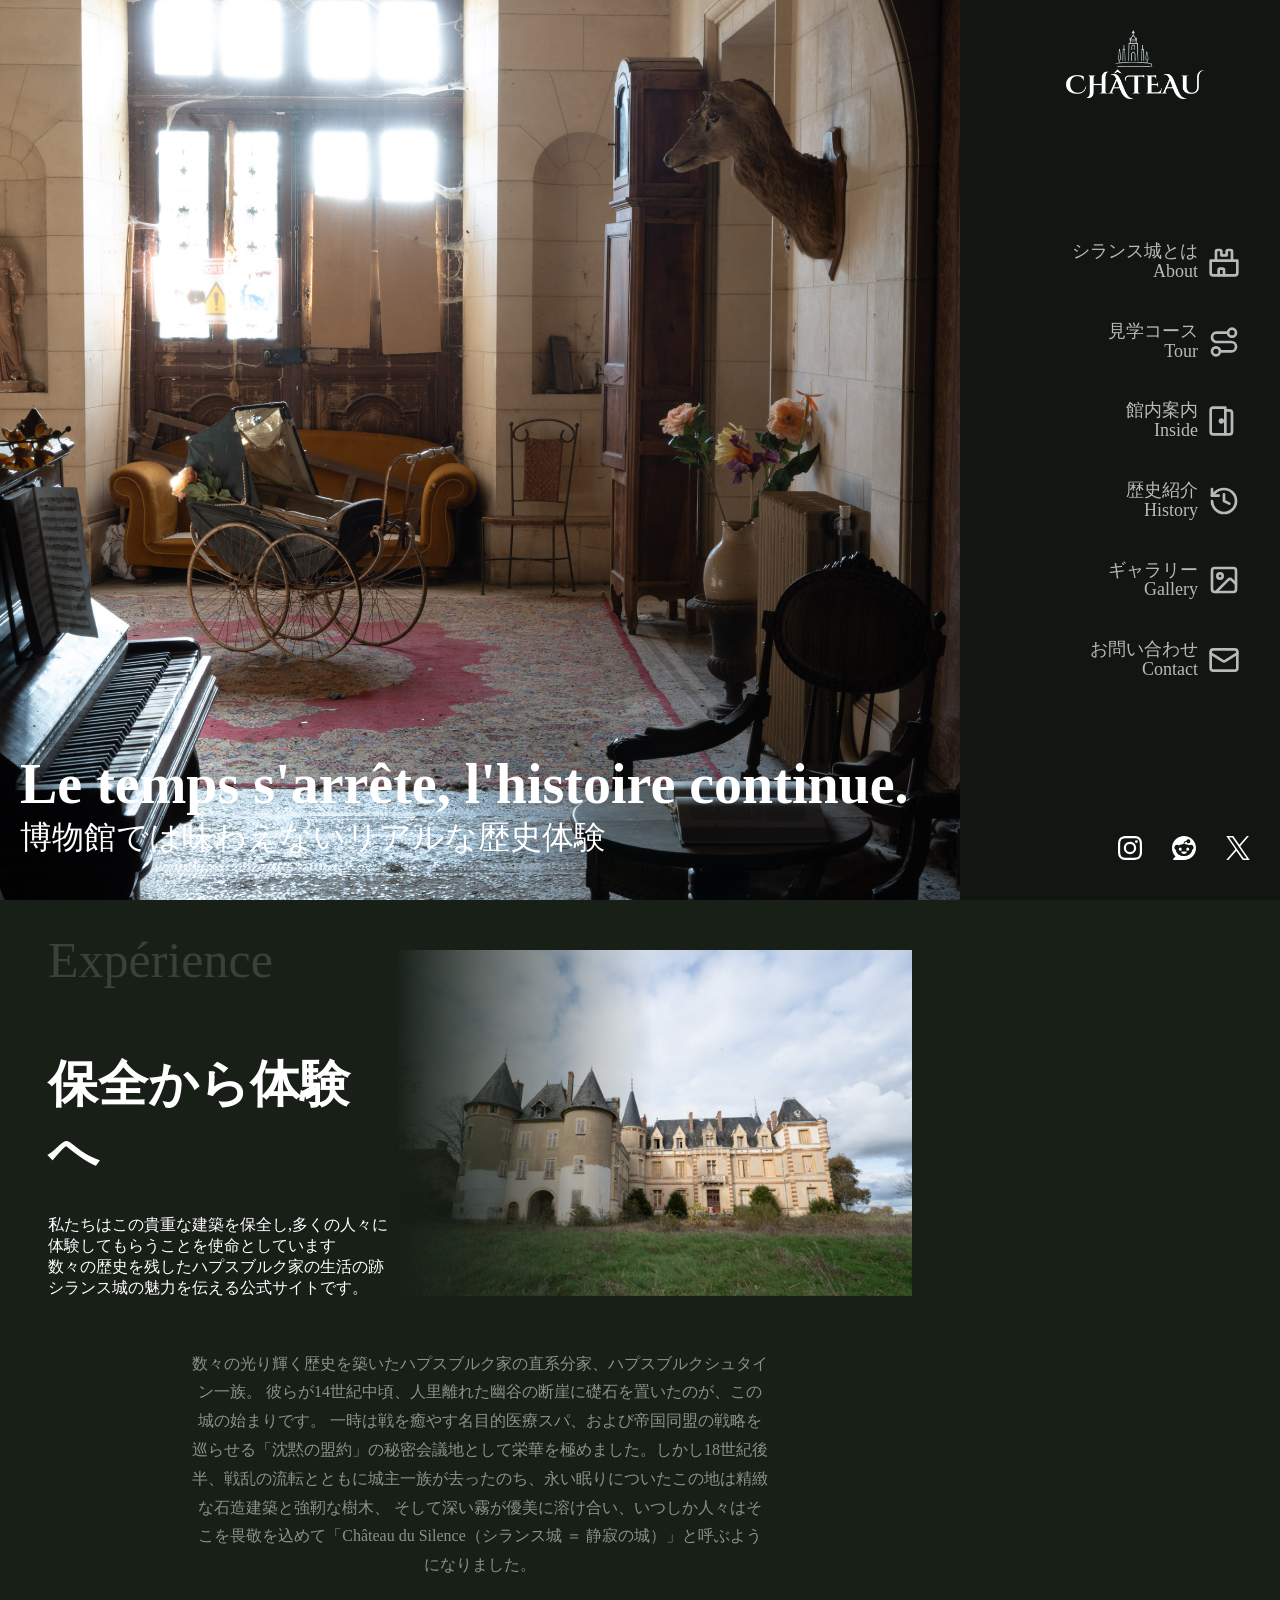
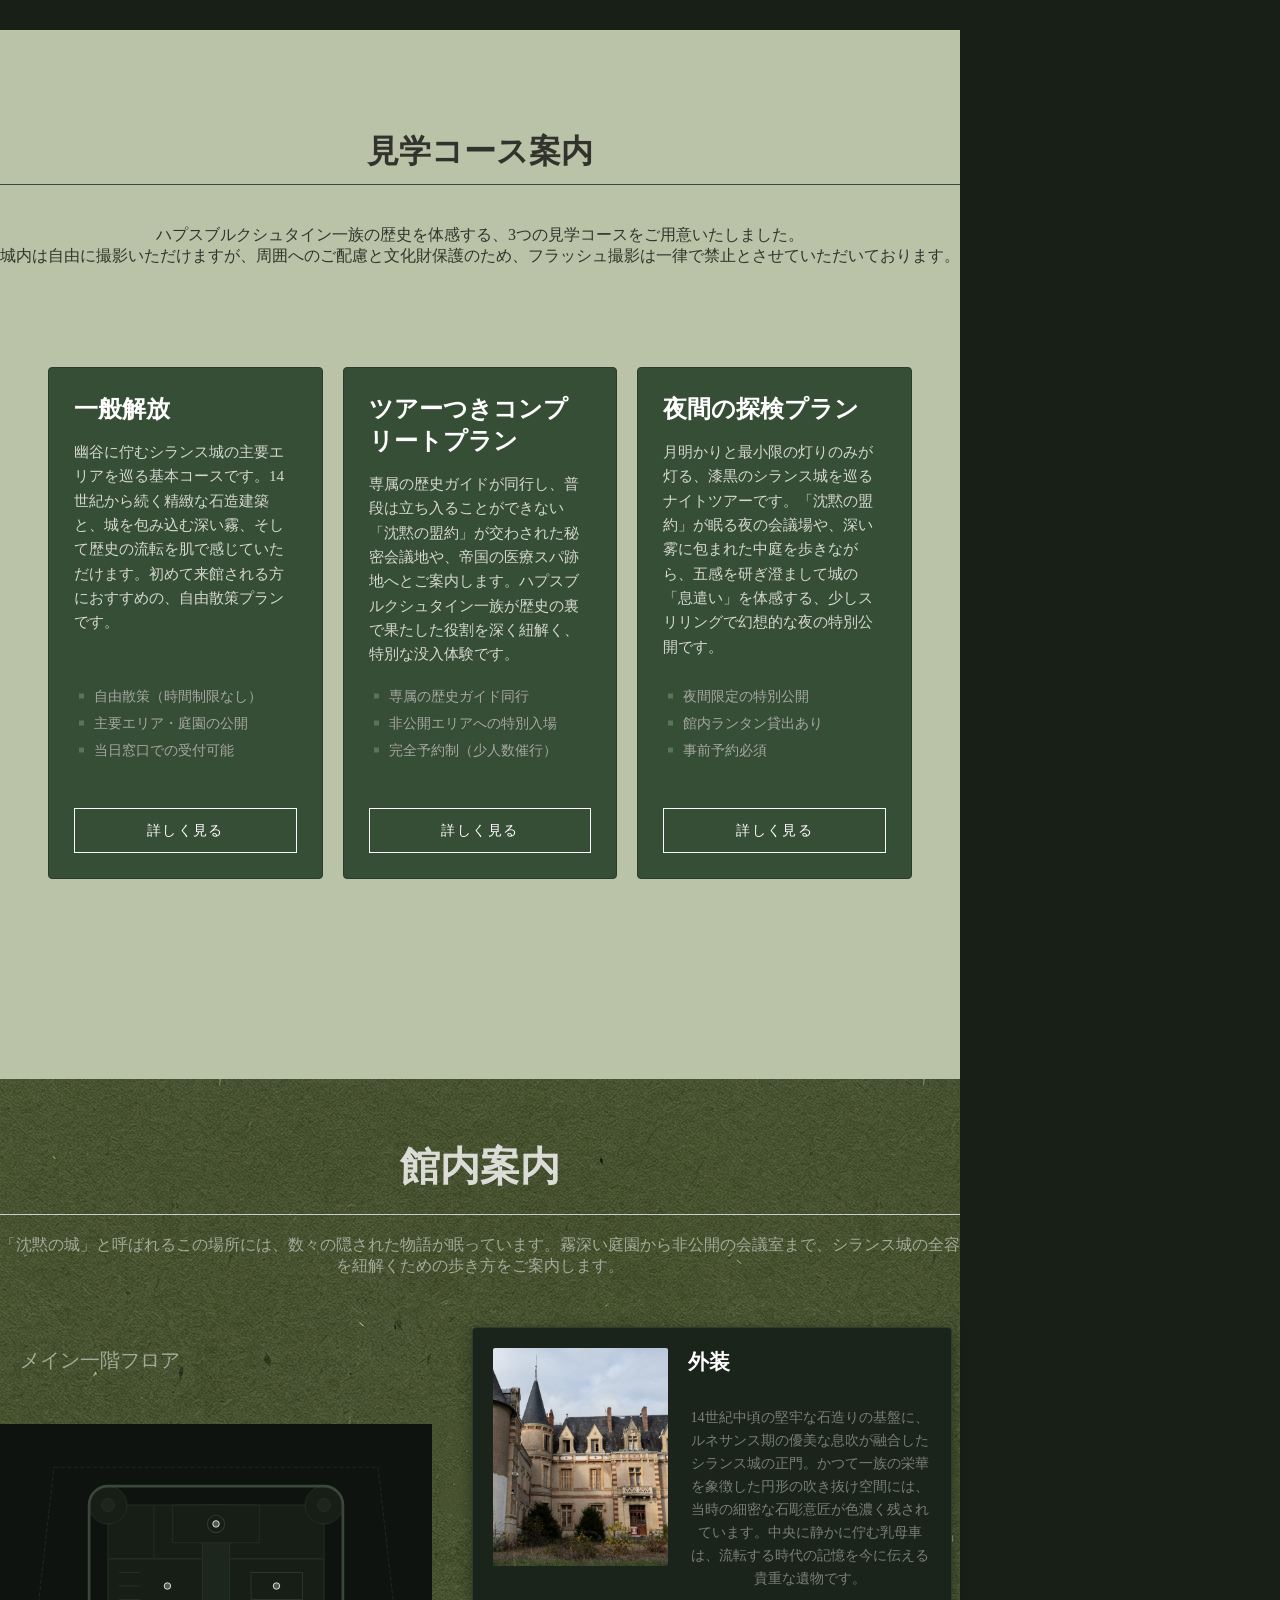
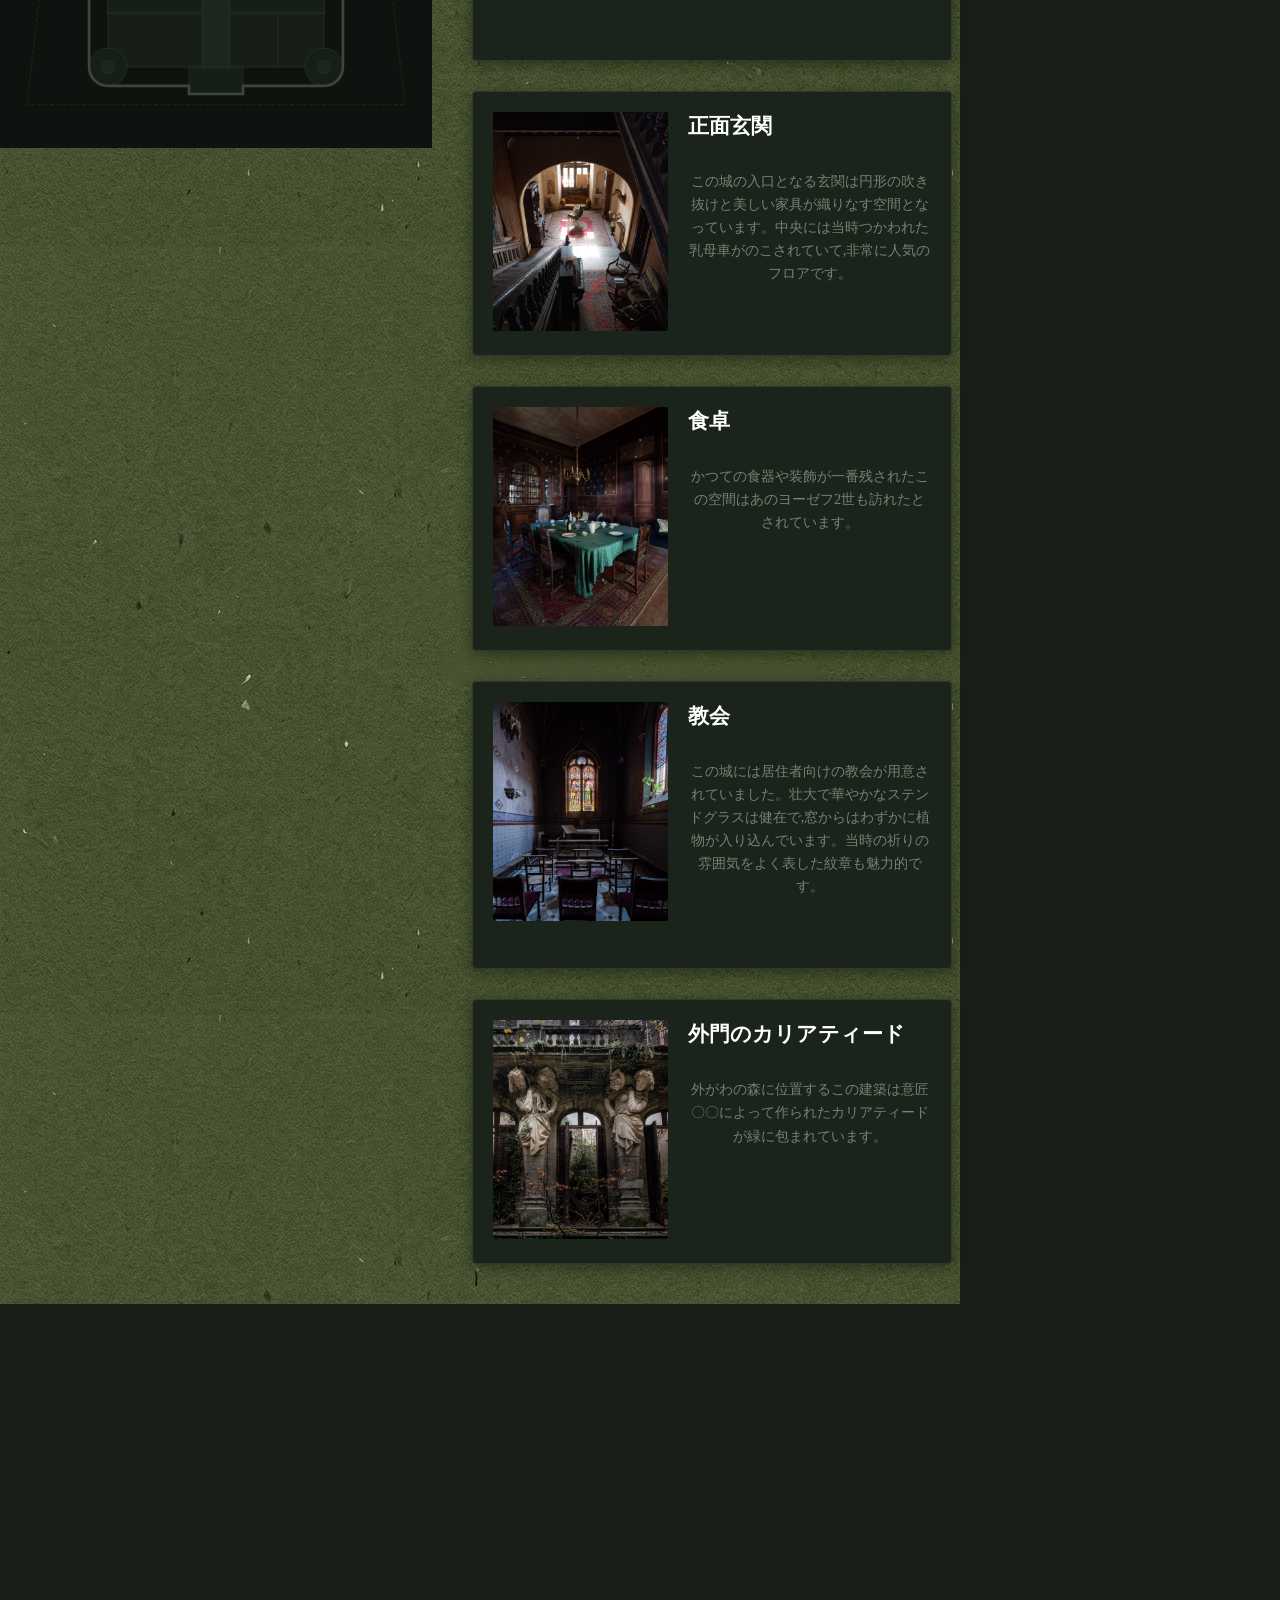
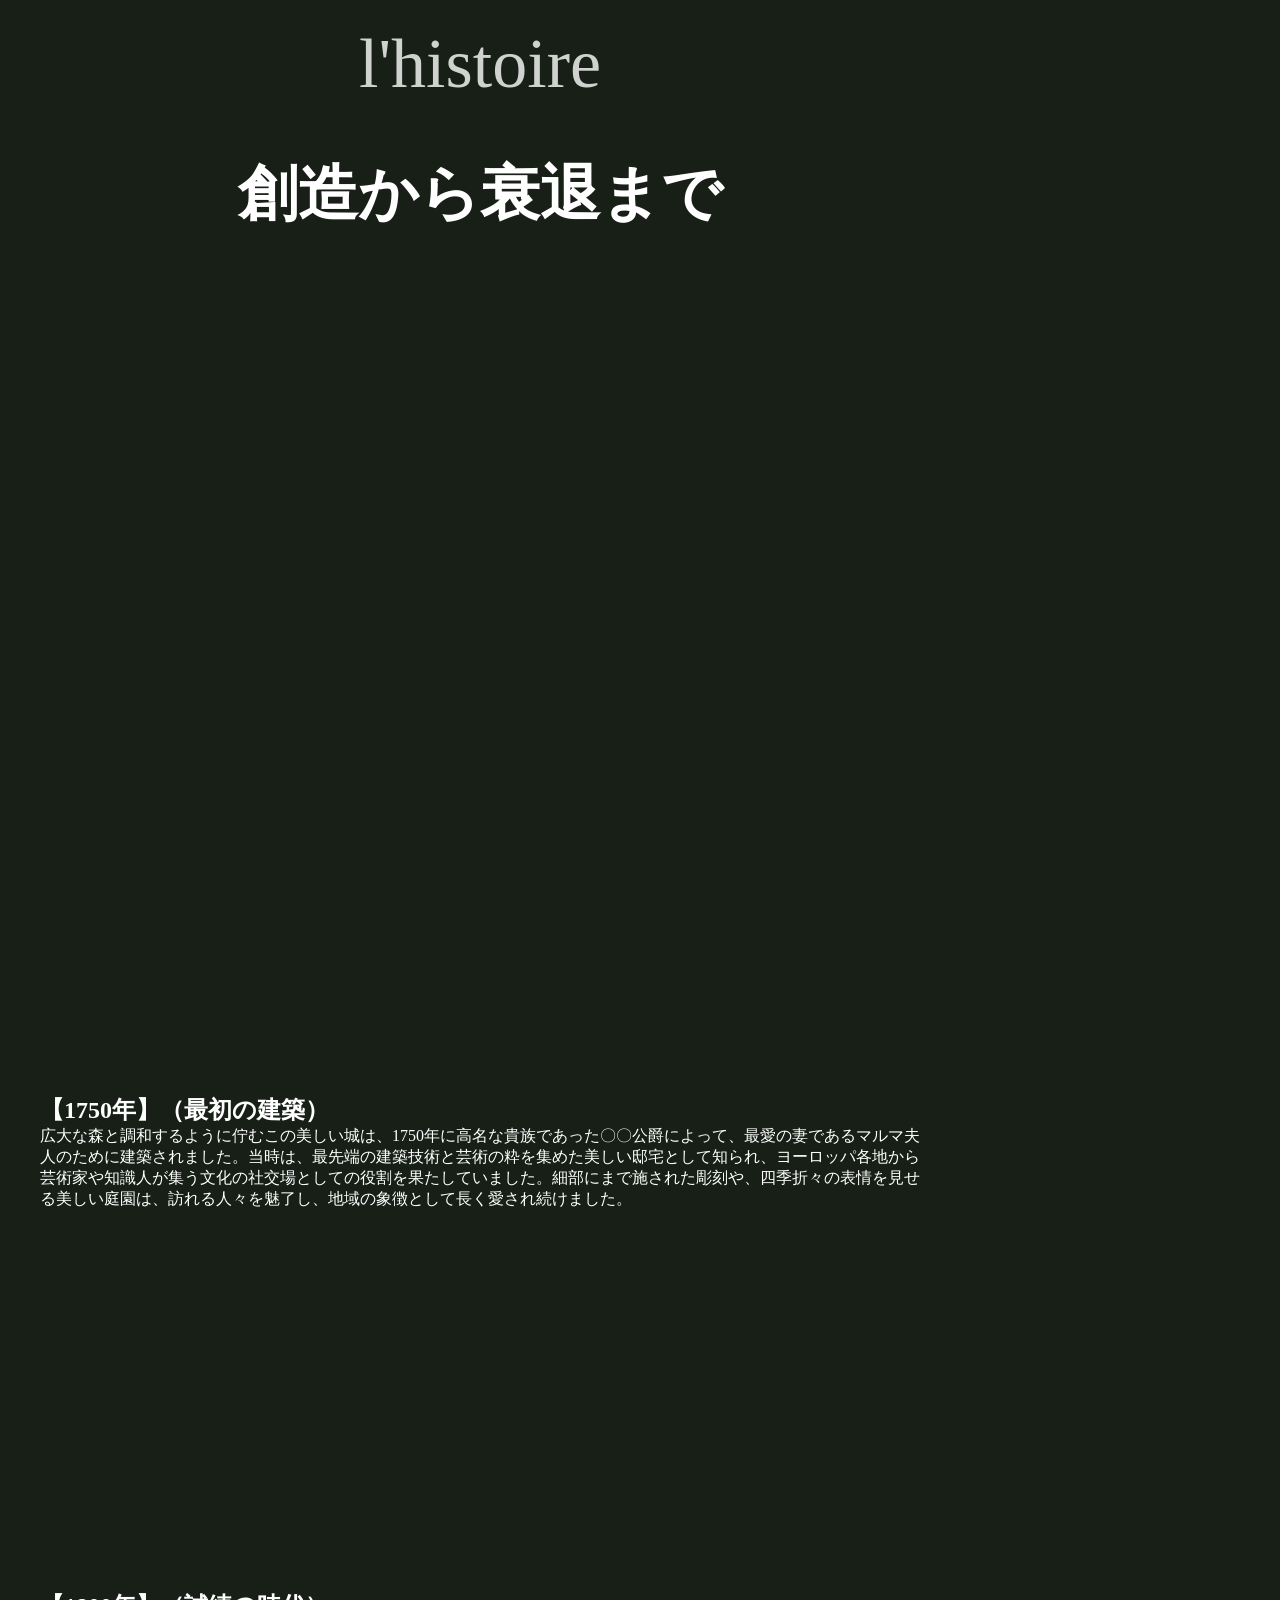
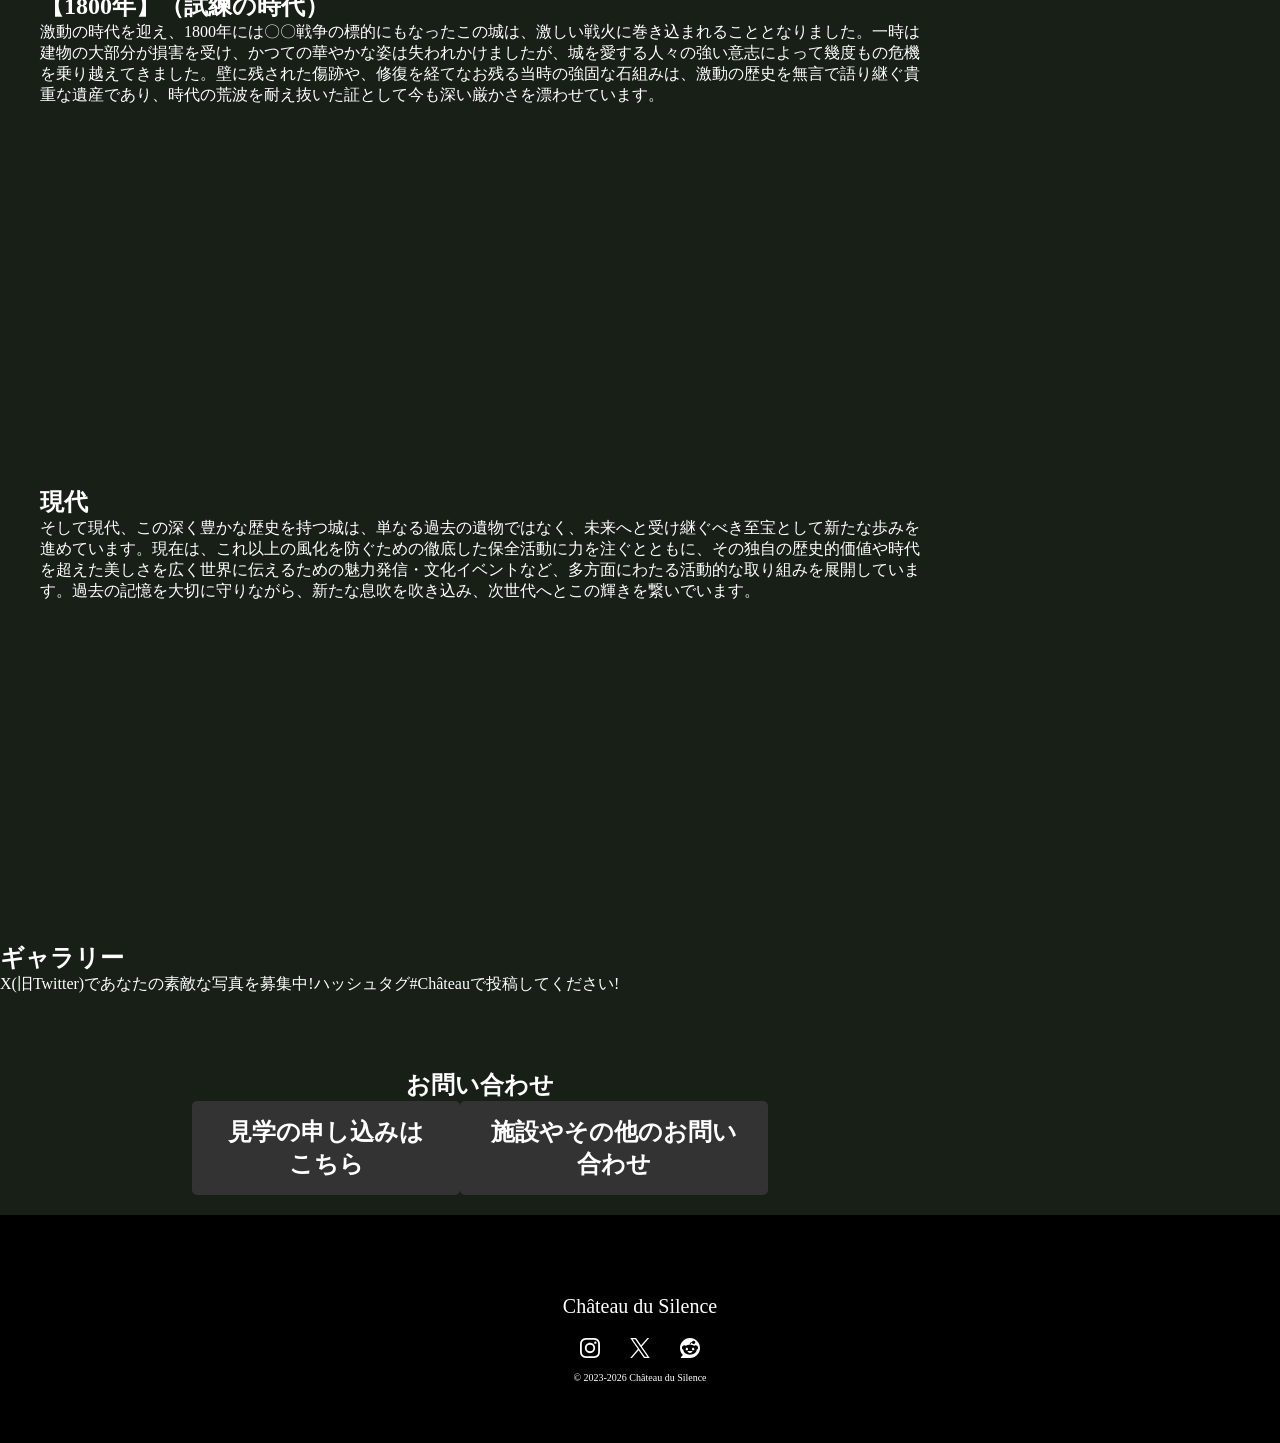
==== commit 0a22c26a: "ミスったからもういっかい" ====
--- a/index.html
+++ b/index.html
@@ -62,7 +62,7 @@
       </section>
     
       <!-- サイト説明 about -->
-      <section class="hero2">
+      <section class="hero2" id="1">
         <div class="hero2-1">
           <div class="hero-2-1-1">
             <p class="BackgroundTypography">Expérience</p>
@@ -84,7 +84,7 @@
 
       <!-- お知らせ -->
        <!-- 更に閲覧を押すと投稿一覧ページに飛ばしたい -->
-      <section class="tour">
+      <section class="tour" id="2">
         
           <h2>見学コース案内</h2>
           <p>ハプスブルクシュタイン一族の歴史を体感する、3つの見学コースをご用意いたしました。<br>城内は自由に撮影いただけますが、周囲へのご配慮と文化財保護のため、フラッシュ撮影は一律で禁止とさせていただいております。</p>
@@ -141,109 +141,112 @@
       
       
       <!-- 館内案内 -->
-      <section class="guide">
+      <section class="guide" id="3">
         <h2>館内案内</h2>
         <p>「沈黙の城」と呼ばれるこの場所には、数々の隠された物語が眠っています。霧深い庭園から非公開の会議室まで、シランス城の全容を紐解くための歩き方をご案内します。</p>
         
         <!-- マップ SVGでポインタのいちもすべて管理 -->
         <div class="map-all">
-          <svg xmlns="http://www.w3.org/2000/svg" viewBox="0 0 800 600" width="100%" height="100%" id="classic-castle-map">
-    <style>
-      /* デザインシステム */
-      .bg-dark { fill: #0f130f; }
-      .castle-moat { fill: none; stroke: #1d261d; stroke-width: 2; stroke-dasharray: 8 4; }
-      
-      /* 城壁と一般の部屋 */
-      .wall-thick { fill: none; stroke: #3a473a; stroke-width: 5; stroke-linejoin: round; }
-      .wall-inner { fill: none; stroke: #242e24; stroke-width: 2; }
-      .room-base { fill: #161e16; stroke: #253325; stroke-width: 1.5; transition: all 0.3s ease; }
-      .corridor { fill: #1d261d; }
-  
-      /* 連動ギミック用 */
-      .interactive-spot { cursor: pointer; }
-      .pin-core { fill: #4a5e4a; stroke: #ffffff; stroke-width: 1.5; transition: all 0.3s ease; }
-      .pin-pulse { fill: none; stroke: #ff3b3b; stroke-width: 1; opacity: 0; transition: all 0.3s ease; }
-      
-      
-      /* JavaScript連動時のアクティブ状態（シンプルな赤点灯のみ） */
-      .interactive-spot.is-active .room-base {
-    fill: #223022;      /* 選択された部屋の床を少し明るく */
-    stroke: #5a735a;    /* 部屋の境界線を少し明るく */
-}
-
-.interactive-spot.is-active .pin-core {
-    fill: #ff3b3b;      /* ドットを赤くする */
-    stroke: #ffffff;    /* 白いフチは維持して見やすく */
-}
-
-
-    </style>
-  
-    <rect width="800" height="600" class="bg-dark" />
-    
-    <path d="M 100,80 L 700,80 L 750,520 L 50,520 Z" class="castle-moat" />
-  
-    <g id="chateau-structure">
-      
-      <rect x="200" y="150" width="400" height="300" class="room-base" />
-      
-      <circle cx="200" cy="150" r="35" class="room-base" />
-      <circle cx="200" cy="150" r="12" class="room-base corridor" />
-      <circle cx="600" cy="150" r="35" class="room-base" />
-      <circle cx="600" cy="150" r="12" class="room-base corridor" />
-      <circle cx="200" cy="450" r="35" class="room-base" />
-      <circle cx="200" cy="450" r="12" class="room-base corridor" />
-      <circle cx="600" cy="450" r="35" class="room-base" />
-      <circle cx="600" cy="450" r="12" class="room-base corridor" />
-  
-      <path d="M 350,450 L 350,500 L 450,500 L 450,450 Z" class="room-base" />
-      <entry-line x1="400" y1="500" x2="400" y2="470" stroke="#242e24" stroke-width="3" />
-  
-      <rect x="375" y="150" width="50" height="300" class="room-base corridor" />
-      <line x1="200" y1="250" x2="375" y2="250" class="wall-inner" />
-      <line x1="200" y1="350" x2="375" y2="350" class="wall-inner" />
-      <line x1="425" y1="250" x2="600" y2="250" class="wall-inner" />
-      <line x1="425" y1="350" x2="600" y2="350" class="wall-inner" />
-      <line x1="285" y1="150" x2="285" y2="250" class="wall-inner" />
-      <line x1="515" y1="350" x2="515" y2="450" class="wall-inner" />
-  
-      <path d="
-      M 200,115 
-      L 600,115 
-      A 35,35 0 0,1 635,150
-      L 635,450
-      A 35,35 0 0,1 600,485
-        L 450,485 L 450,500 L 350,500 L 350,485 L 200,485
-        A 35,35 0 0,1 165,450
-        L 165,150
-        A 35,35 0 0,1 200,115 Z" 
-        class="wall-thick" />
-    </g>
-  
-    <g class="interactive-spot" data-location="spot1" id="map-spot-council">
-      <rect x="320" y="150" width="160" height="70" class="room-base" />
-      <circle cx="400" cy="185" r="16" fill="none" stroke="#2d3b2d" stroke-width="2" />
-      <circle cx="400" cy="185" r="14" class="pin-pulse" />
-      <circle cx="400" cy="185" r="6" class="pin-core" />
-    </g>
-  
-    <g class="interactive-spot" data-location="spot2" id="map-spot-spa">
-      <rect x="425" y="250" width="175" height="100" class="room-base" />
-      <rect x="465" y="275" width="95" height="50" fill="none" stroke="#2d3b2d" stroke-width="1.5" />
-      <circle cx="512" cy="300" r="14" class="pin-pulse" />
-      <circle cx="512" cy="300" r="6" class="pin-core" />
-    </g>
-  
-    <g class="interactive-spot" data-location="spot3" id="map-spot-library">
-      <rect x="200" y="250" width="175" height="100" class="room-base" />
-      <line x1="220" y1="275" x2="260" y2="275" stroke="#242e24" stroke-width="2" />
-      <line x1="220" y1="300" x2="260" y2="300" stroke="#242e24" stroke-width="2" />
-      <line x1="220" y1="325" x2="260" y2="325" stroke="#242e24" stroke-width="2" />
-      <circle cx="310" cy="300" r="14" class="pin-pulse" />
-      <circle cx="310" cy="300" r="6" class="pin-core" />
-    </g>
-  
-         </svg>
+          <div class="map">
+            <p>メイン一階フロア</p>
+            <svg xmlns="http://www.w3.org/2000/svg" viewBox="0 0 800 600" width="100%" height="100%" id="classic-castle-map">
+      <style>
+        /* デザインシステム */
+        .bg-dark { fill: #0f130f; }
+        .castle-moat { fill: none; stroke: #1d261d; stroke-width: 2; stroke-dasharray: 8 4; }
+        
+        /* 城壁と一般の部屋 */
+        .wall-thick { fill: none; stroke: #3a473a; stroke-width: 5; stroke-linejoin: round; }
+        .wall-inner { fill: none; stroke: #242e24; stroke-width: 2; }
+        .room-base { fill: #161e16; stroke: #253325; stroke-width: 1.5; transition: all 0.3s ease; }
+        .corridor { fill: #1d261d; }
+    
+        /* 連動ギミック用 */
+        .interactive-spot { cursor: pointer; }
+        .pin-core { fill: #4a5e4a; stroke: #ffffff; stroke-width: 1.5; transition: all 0.3s ease; }
+        .pin-pulse { fill: none; stroke: #ff3b3b; stroke-width: 1; opacity: 0; transition: all 0.3s ease; }
+        
+        
+        /* JavaScript連動時のアクティブ状態（シンプルな赤点灯のみ） */
+        .interactive-spot.is-active .room-base {
+      fill: #223022;      /* 選択された部屋の床を少し明るく */
+      stroke: #5a735a;    /* 部屋の境界線を少し明るく */
+  }
+  
+  .interactive-spot.is-active .pin-core {
+      fill: #ff3b3b;      /* ドットを赤くする */
+      stroke: #ffffff;    /* 白いフチは維持して見やすく */
+  }
+  
+  
+      </style>
+    
+      <rect width="800" height="600" class="bg-dark" />
+      
+      <path d="M 100,80 L 700,80 L 750,520 L 50,520 Z" class="castle-moat" />
+    
+      <g id="chateau-structure">
+        
+        <rect x="200" y="150" width="400" height="300" class="room-base" />
+        
+        <circle cx="200" cy="150" r="35" class="room-base" />
+        <circle cx="200" cy="150" r="12" class="room-base corridor" />
+        <circle cx="600" cy="150" r="35" class="room-base" />
+        <circle cx="600" cy="150" r="12" class="room-base corridor" />
+        <circle cx="200" cy="450" r="35" class="room-base" />
+        <circle cx="200" cy="450" r="12" class="room-base corridor" />
+        <circle cx="600" cy="450" r="35" class="room-base" />
+        <circle cx="600" cy="450" r="12" class="room-base corridor" />
+    
+        <path d="M 350,450 L 350,500 L 450,500 L 450,450 Z" class="room-base" />
+        <entry-line x1="400" y1="500" x2="400" y2="470" stroke="#242e24" stroke-width="3" />
+    
+        <rect x="375" y="150" width="50" height="300" class="room-base corridor" />
+        <line x1="200" y1="250" x2="375" y2="250" class="wall-inner" />
+        <line x1="200" y1="350" x2="375" y2="350" class="wall-inner" />
+        <line x1="425" y1="250" x2="600" y2="250" class="wall-inner" />
+        <line x1="425" y1="350" x2="600" y2="350" class="wall-inner" />
+        <line x1="285" y1="150" x2="285" y2="250" class="wall-inner" />
+        <line x1="515" y1="350" x2="515" y2="450" class="wall-inner" />
+    
+        <path d="
+        M 200,115 
+        L 600,115 
+        A 35,35 0 0,1 635,150
+        L 635,450
+        A 35,35 0 0,1 600,485
+          L 450,485 L 450,500 L 350,500 L 350,485 L 200,485
+          A 35,35 0 0,1 165,450
+          L 165,150
+          A 35,35 0 0,1 200,115 Z" 
+          class="wall-thick" />
+      </g>
+    
+      <g class="interactive-spot" data-location="spot1" id="map-spot-council">
+        <rect x="320" y="150" width="160" height="70" class="room-base" />
+        <circle cx="400" cy="185" r="16" fill="none" stroke="#2d3b2d" stroke-width="2" />
+        <circle cx="400" cy="185" r="14" class="pin-pulse" />
+        <circle cx="400" cy="185" r="6" class="pin-core" />
+      </g>
+    
+      <g class="interactive-spot" data-location="spot2" id="map-spot-spa">
+        <rect x="425" y="250" width="175" height="100" class="room-base" />
+        <rect x="465" y="275" width="95" height="50" fill="none" stroke="#2d3b2d" stroke-width="1.5" />
+        <circle cx="512" cy="300" r="14" class="pin-pulse" />
+        <circle cx="512" cy="300" r="6" class="pin-core" />
+      </g>
+    
+      <g class="interactive-spot" data-location="spot3" id="map-spot-library">
+        <rect x="200" y="250" width="175" height="100" class="room-base" />
+        <line x1="220" y1="275" x2="260" y2="275" stroke="#242e24" stroke-width="2" />
+        <line x1="220" y1="300" x2="260" y2="300" stroke="#242e24" stroke-width="2" />
+        <line x1="220" y1="325" x2="260" y2="325" stroke="#242e24" stroke-width="2" />
+        <circle cx="310" cy="300" r="14" class="pin-pulse" />
+        <circle cx="310" cy="300" r="6" class="pin-core" />
+      </g>
+    
+           </svg>
+          </div>
   
         <!-- ここまでSVG -->
   
@@ -297,44 +300,71 @@
       
       <!-- 歴史 -->
       
-      <section class="history">
+      <section class="history" id="4">
+        <div class="histoire-hero">
+          <div class="history-overlay"></div>
+          <p class="BackgroundTypography">l'histoire</p>
+          <h2>創造から衰退まで</h2>
+
+        </div>
+
         <div class="none"><!-- 空白の空間 --></div>
         <div class="history-box">
-          <h2>1750年</h2>
-          <p>〇〇によってマルマのため建築。当時は…</p>
-        </div>
-        <div>
-          <h2>1800年</h2>
-          <p>〇〇せんそうの標的にもなった〇〇。には損害も受け</p>
+          <h2>【1750年】（最初の建築）</h2>
+          <p>広大な森と調和するように佇むこの美しい城は、1750年に高名な貴族であった〇〇公爵によって、最愛の妻であるマルマ夫人のために建築されました。当時は、最先端の建築技術と芸術の粋を集めた美しい邸宅として知られ、ヨーロッパ各地から芸術家や知識人が集う文化の社交場としての役割を果たしていました。細部にまで施された彫刻や、四季折々の表情を見せる美しい庭園は、訪れる人々を魅了し、地域の象徴として長く愛され続けました。</p>
         </div>
         <div class="history-box">
-          <h2>1750年</h2>
-          <p>〇〇によってマルマのため建築。当時は…</p>
-        </div>
-        <div>
-          <h2>1800年</h2>
-          <p>〇〇せんそうの標的にもなった〇〇。には損害も受け</p>
-        </div>
-
-      </section>
-
-      
-      
-      <section>
+          <h2>【1800年】（試練の時代）</h2>
+          <p>激動の時代を迎え、1800年には〇〇戦争の標的にもなったこの城は、激しい戦火に巻き込まれることとなりました。一時は建物の大部分が損害を受け、かつての華やかな姿は失われかけましたが、城を愛する人々の強い意志によって幾度もの危機を乗り越えてきました。壁に残された傷跡や、修復を経てなお残る当時の強固な石組みは、激動の歴史を無言で語り継ぐ貴重な遺産であり、時代の荒波を耐え抜いた証として今も深い厳かさを漂わせています。</p>
+        </div>
+
+        <div class="history-box">
+          <h2>現代</h2>
+          <p>そして現代、この深く豊かな歴史を持つ城は、単なる過去の遺物ではなく、未来へと受け継ぐべき至宝として新たな歩みを進めています。現在は、これ以上の風化を防ぐための徹底した保全活動に力を注ぐとともに、その独自の歴史的価値や時代を超えた美しさを広く世界に伝えるための魅力発信・文化イベントなど、多方面にわたる活動的な取り組みを展開しています。過去の記憶を大切に守りながら、新たな息吹を吹き込み、次世代へとこの輝きを繋いでいます。</p>
+        </div>
+
+      </section>
+
+      
+      
+      <section id="5">
         <h2>ギャラリー
         </h2>
+        <p>X(旧Twitter)であなたの素敵な写真を募集中!ハッシュタグ#Châteauで投稿してください!</p>
+
+        <div id="photos" class="tab-panel is-active">
+            <div class="masonry-grid">
+              <div class="masonry-item" data-post-id="001"><img src="images/仮 ギャラリー/index1.jpg" alt=""></div>
+              <div class="masonry-item" data-post-id="002"><img src="images/仮 ギャラリー/index2.jpg" alt=""></div>
+              <div class="masonry-item" data-post-id="001"><img src="images/仮 ギャラリー/index3.jpg" alt=""></div>
+              <div class="masonry-item" data-post-id="001"><img src="images/仮 ギャラリー/index4.jpg" alt=""></div>
+              <div class="masonry-item" data-post-id="001"><img src="images/仮 ギャラリー/index5.jpg" alt=""></div>
+              <div class="masonry-item" data-post-id="001"><img src="images/仮 ギャラリー/index6.jpg" alt=""></div>
+              <div class="masonry-item" data-post-id="001"><img src="images/仮 ギャラリー/index7.jpg" alt=""></div>
+              <div class="masonry-item" data-post-id="001"><img src="images/仮 ギャラリー/index8.jpg" alt=""></div>
+              <div class="masonry-item" data-post-id="001"><img src="images/仮 ギャラリー/index9.jpg" alt=""></div>
+              <div class="masonry-item" data-post-id="001"><img src="images/仮 ギャラリー/index10.jpg" alt=""></div>
+            </div>
+
       </section>
 
 
       <!-- お問い合わせ -->
-      <section>
+      <section class="contact" id="6">
         <h2>お問い合わせ
+          <div class="contact-box">
+            <ul>
+              <li><a href="">見学の申し込みはこちら</a></li>
+              <li><a href="">施設やその他のお問い合わせ</a></li>
+            </ul>
+          </div>
         </h2>
       </section>
 
 
     </div>
   
+
 
 <!------------------------------
           サイドバー
@@ -342,8 +372,11 @@
     <aside>
       <!-- ロゴ -->
       <div class="logo-box">
-        <a class="logo" href="post/2026/投稿１(仮)/post.html">
-          Château du Silence
+        <a class="logo" href="#">   <!-- #がトップって意味らしい -->
+          <img src="images/index/シャトーロゴ.png" alt="">
+        </a>
+        <a class="logo2" href="#">
+          <img src="images/index/シャトーロゴミニ.png" alt="">
         </a>
       </div>
 
@@ -351,75 +384,87 @@
       <div class="menu-box">
         <ul>
           <li>
-            <div class="menu-text-box">
-              <span class="jp">シランス城とは</span>
-              <span class="en">About</span>
-            </div>
-            <span class="icon"><svg xmlns="http://www.w3.org/2000/svg" width="24" height="24" viewBox="0 0 24 24" fill="none" stroke="currentColor" stroke-width="2" stroke-linecap="round" stroke-linejoin="round">
-  <path d="M22 20v-9H2v9a2 2 0 0 0 2 2h16a2 2 0 0 0 2-2Z"/>
-  <path d="M18 11V4a1 1 0 0 0-1-1h-2a1 1 0 0 0-1 1v3H10V4a1 1 0 0 0-1-1H7a1 1 0 0 0-1 1v7"/>
-  <path d="M12 22v-4a1 1 0 0 0-1-1h-2a1 1 0 0 0-1 1v4"/>
-</svg>
-</span>
+            <a href="#1">
+              <div class="menu-text-box">
+                <span class="jp">シランス城とは</span>
+                <span class="en">About</span>
+              </div>
+              <span class="icon"><svg xmlns="http://www.w3.org/2000/svg" width="24" height="24" viewBox="0 0 24 24" fill="none" stroke="currentColor" stroke-width="2" stroke-linecap="round" stroke-linejoin="round">
+    <path d="M22 20v-9H2v9a2 2 0 0 0 2 2h16a2 2 0 0 0 2-2Z"/>
+    <path d="M18 11V4a1 1 0 0 0-1-1h-2a1 1 0 0 0-1 1v3H10V4a1 1 0 0 0-1-1H7a1 1 0 0 0-1 1v7"/>
+    <path d="M12 22v-4a1 1 0 0 0-1-1h-2a1 1 0 0 0-1 1v4"/>
+  </svg>
+  </span>
+            </a>
           </li>
           <li>
-           <div class="menu-text-box">
-              <span class="jp">見学コース</span>
-              <span class="en">Tour</span>
-           </div>
-            <span class="icon"><svg xmlns="http://www.w3.org/2000/svg" width="24" height="24" viewBox="0 0 24 24" fill="none" stroke="currentColor" stroke-width="2" stroke-linecap="round" stroke-linejoin="round">
-  <circle cx="6" cy="19" r="3"/>
-  <path d="M9 19h8.5a3.5 3.5 0 0 0 0-7h-11a3.5 3.5 0 0 1 0-7H15"/>
-  <circle cx="18" cy="5" r="3"/>
-</svg>
-</span>
+           <a href="#2">
+             <div class="menu-text-box">
+                <span class="jp">見学コース</span>
+                <span class="en">Tour</span>
+             </div>
+              <span class="icon"><svg xmlns="http://www.w3.org/2000/svg" width="24" height="24" viewBox="0 0 24 24" fill="none" stroke="currentColor" stroke-width="2" stroke-linecap="round" stroke-linejoin="round">
+    <circle cx="6" cy="19" r="3"/>
+    <path d="M9 19h8.5a3.5 3.5 0 0 0 0-7h-11a3.5 3.5 0 0 1 0-7H15"/>
+    <circle cx="18" cy="5" r="3"/>
+  </svg>
+  </span>
+           </a>
           </li>
           <li>
-            <div class="menu-text-box">
-              <span class="jp">館内案内</span>
-              <span class="en">Inside</span>
-            </div>
-            <span class="icon"><svg xmlns="http://www.w3.org/2000/svg" width="24" height="24" viewBox="0 0 24 24" fill="none" stroke="currentColor" stroke-width="2" stroke-linecap="round" stroke-linejoin="round">
-  <path d="M13 4h3a2 2 0 0 1 2 2v14a2 2 0 0 1-2 2h-3"/>
-  <path d="M2 20V4a2 2 0 0 1 2-2h9v20H4a2 2 0 0 1-2-2Z"/>
-  <circle cx="10" cy="12" r="1"/>
-</svg>
-</span>
+           <a href="#3">
+              <div class="menu-text-box">
+                <span class="jp">館内案内</span>
+                <span class="en">Inside</span>
+              </div>
+              <span class="icon"><svg xmlns="http://www.w3.org/2000/svg" width="24" height="24" viewBox="0 0 24 24" fill="none" stroke="currentColor" stroke-width="2" stroke-linecap="round" stroke-linejoin="round">
+    <path d="M13 4h3a2 2 0 0 1 2 2v14a2 2 0 0 1-2 2h-3"/>
+    <path d="M2 20V4a2 2 0 0 1 2-2h9v20H4a2 2 0 0 1-2-2Z"/>
+    <circle cx="10" cy="12" r="1"/>
+  </svg>
+  </span>
+            </a>
           </li>
           <li>
-            <div class="menu-text-box">
-              <span class="jp">歴史紹介</span>
-              <span class="en">History</span>
-            </div>
-            <span class="icon"><svg xmlns="http://www.w3.org/2000/svg" width="24" height="24" viewBox="0 0 24 24" fill="none" stroke="currentColor" stroke-width="2" stroke-linecap="round" stroke-linejoin="round">
-  <path d="M3 12a9 9 0 1 0 9-9 9.75 9.75 0 0 0-6.74 2.74L3 8"/>
-  <path d="M3 3v5h5"/>
-  <path d="M12 7v5l4 2"/>
-</svg>
-</span>
+            <a href="#4">
+              <div class="menu-text-box">
+                <span class="jp">歴史紹介</span>
+                <span class="en">History</span>
+              </div>
+              <span class="icon"><svg xmlns="http://www.w3.org/2000/svg" width="24" height="24" viewBox="0 0 24 24" fill="none" stroke="currentColor" stroke-width="2" stroke-linecap="round" stroke-linejoin="round">
+    <path d="M3 12a9 9 0 1 0 9-9 9.75 9.75 0 0 0-6.74 2.74L3 8"/>
+    <path d="M3 3v5h5"/>
+    <path d="M12 7v5l4 2"/>
+  </svg>
+  </span>
+            </a>
           </li>
           <li>
-            <div class="menu-text-box">
-              <span class="jp">ギャラリー</span>
-              <span class="en">Gallery</span>
-            </div>
-            <span class="icon"><svg xmlns="http://www.w3.org/2000/svg" width="24" height="24" viewBox="0 0 24 24" fill="none" stroke="currentColor" stroke-width="2" stroke-linecap="round" stroke-linejoin="round">
-  <rect width="18" height="18" x="3" y="3" rx="2" ry="2"/>
-  <circle cx="9" cy="9" r="2"/>
-  <path d="m21 15-3.086-3.086a2 2 0 0 0-2.828 0L6 21"/>
-</svg>
-</span>
+            <a href="#5">
+              <div class="menu-text-box">
+                <span class="jp">ギャラリー</span>
+                <span class="en">Gallery</span>
+              </div>
+              <span class="icon"><svg xmlns="http://www.w3.org/2000/svg" width="24" height="24" viewBox="0 0 24 24" fill="none" stroke="currentColor" stroke-width="2" stroke-linecap="round" stroke-linejoin="round">
+    <rect width="18" height="18" x="3" y="3" rx="2" ry="2"/>
+    <circle cx="9" cy="9" r="2"/>
+    <path d="m21 15-3.086-3.086a2 2 0 0 0-2.828 0L6 21"/>
+  </svg>
+  </span>
+            </a>
           </li>
           <li>
-            <div class="menu-text-box">
-              <span class="jp">お問い合わせ</span>
-              <span class="en">Contact</span>
-            </div>
-            <span class="icon"><svg xmlns="http://www.w3.org/2000/svg" width="24" height="24" viewBox="0 0 24 24" fill="none" stroke="currentColor" stroke-width="2" stroke-linecap="round" stroke-linejoin="round">
-  <rect width="20" height="16" x="2" y="4" rx="2"/>
-  <path d="m22 7-8.97 5.7a1.94 1.94 0 0 1-2.06 0L2 7"/>
-</svg>
-</span>
+            <a href="#6">
+              <div class="menu-text-box">
+                <span class="jp">お問い合わせ</span>
+                <span class="en">Contact</span>
+              </div>
+              <span class="icon"><svg xmlns="http://www.w3.org/2000/svg" width="24" height="24" viewBox="0 0 24 24" fill="none" stroke="currentColor" stroke-width="2" stroke-linecap="round" stroke-linejoin="round">
+    <rect width="20" height="16" x="2" y="4" rx="2"/>
+    <path d="m22 7-8.97 5.7a1.94 1.94 0 0 1-2.06 0L2 7"/>
+  </svg>
+  </span>
+            </a>
           </li>
         </ul>
       </div>
@@ -446,7 +491,7 @@
 <footer>
   <!-- rogo -->
   <div class="D-footer-logo">
-    <a class="logo" href="post/2026/投稿１(仮)/post.html">
+    <a class="logo" href="#">
       Château du Silence
     </a>
   </div>
--- a/css/style.css
+++ b/css/style.css
@@ -1,4 +1,9 @@
 @charset "UTF-8";
+
+html {
+    scroll-behavior:smooth  /*コレで移動がスムーズに!!!!!!!!!!*/
+}
+
 
 /* 全ての要素（*）に対して適用 */
 * {
@@ -12,6 +17,16 @@
     background-color: #171f17;
     font-family: "Shippori Mincho", serif;
 }    
+/* いらないから一括 */
+a {
+    text-decoration: none;
+}
+ul {
+    list-style: none;
+}
+
+
+
 
 
 
@@ -441,6 +456,15 @@
 /* ========================================================
    館内案内（インフォメーション）のレイアウト
 ======================================================== */
+
+div.map-all div.map p {
+    font-size: 20px;
+    text-align: left;
+    margin-left: 20px;
+}
+
+
+
 section.guide {
     background-image: url(../images/index/background.png);
 }
@@ -484,16 +508,24 @@
     margin-bottom: 40px;
 }
 
+
+
+
 /* 1. マップ（左）とカードをまとめる箱（右）を左右に配置する親要素 */
 .map-all {
-    display: flex;
-    gap: 40px;               /* マップとカード群の間の横幅の隙間 */
-    align-items: flex-start; /* スクロール追従（sticky）を有効化するために必須 */
+    
+    display: flex;
+    gap: 40px;               /* マップとカードの間 */
+    align-items: flex-start; /* スクロール追従するため */
     width: 100%;
 }
+.map {
+    display: flex;
+    flex-direction: column;
+}
 
 /* 2. 【左側】独立しているMAPエリアの設定（スクロール追従） */
-.map-all > svg {
+.map {
     width: 45%;              /* 画面の左側45%をマップに割り当て */
     height: auto;
     position: sticky;        /* スクロールしても画面内に留める */
@@ -560,6 +592,9 @@
     color: #d5d9cf;
 }
 
+.guide {
+    padding-bottom: 40px;
+}
 
 /*-------------------
      歴史
@@ -568,18 +603,110 @@
 section.history {
     background-image: url(../images/index/old.png);
     background-attachment: fixed;
-    background-size: cover;       /* 画像をエリア全体に広げる */
-    background-position: center;  /* 画像を中央に配置 */
+    background-size: cover;
+    background-position: center;
     background-repeat: no-repeat;
+    position: relative; /* 子要素の絶対配置の基準にするため追加 */
+}
+
+/* タイトルエリアを画面中央に常に固定する */
+.histoire-hero {
+    position: sticky;
+    top: 0;
+    height: 100vh; /* 画面いっぱいの高さにする */
+    display: flex;
+    flex-direction: column;
+    justify-content: center; /* 縦方向の中央揃え */
+    align-items: center;     /* 横方向の中央揃え */
+    overflow: hidden;
+    z-index: 1;
+}
+
+/* 「創造から衰退まで」の文字（スクロールで消えるようにtransitionを設定） */
+.histoire-hero h2,
+.histoire-hero .BackgroundTypography {
+    position: relative;
+    z-index: 3; /* 黒い幕（z-index: 2）より手前に出す */
+    transition: opacity 0.3s ease, transform 0.3s ease;
+    opacity: 0.8;
+    font-size: 70px;
+}
+
+/* 歴史のタイトル（サイズや色の微調整） */
+.histoire-hero h2 {
+    font-size: 60px;
+    color: #ffffff; /* シリアスな世界観に合わせて白、または薄いベージュが映えます */
+    margin: 0;
+}
+
+/* 背景を曇らせるための黒い幕（最初は透明） */
+.history-overlay {
+    position: absolute;
+    top: 0;
+    left: 0;
+    width: 100%;
+    height: 100%;
+    background-color: #000000; /* 真っ黒 */
+    opacity: 0; /* 最初は曇らせない */
+    z-index: 2; /* 背景画像と文字の間に挟む */
+    transition: opacity 0.5s ease;
+}
+
+/* テキストボックスが重なるように手前に引き上げる */
+.history-box {
+    position: relative;
+    z-index: 10; /* 中央固定されたタイトル（z-index: 1）の上を通過させる */
+    margin-bottom: 300px;
+
+    padding: 40px;
+    border-radius: 4px;
+}
+
+section.history div.none {
+    height: 50vh; /* stickyと連動させるため、1000pxから画面半分の高さ等に調整するとタイミングが掴みやすくなります */
+}
+
+/*-------------------
+     ギャラリー
+------------------*/     
+
+/*-------------------
+     お問い合わせ
+------------------*/   
+.contact {
+    margin-top: 40px;
+}
+.contact h2 {
     text-align: center;
 }
-
-section.history div.none {
-    height: 300px;
-}
-
-.history-box {
-    margin-bottom: 300px;
+.contact-box {
+    margin-top: 30px;
+    width: 60%;
+    margin: 0 auto;
+}
+.contact-box ul {
+    display: flex;
+    justify-content: space-between;
+}
+/* リストのマーカーを消し、余白を調整 */
+.contact-box ul {
+  list-style: none;
+  padding: 0;
+}
+
+/* 各リスト項目の下の余白を確保 */
+.contact-box li {
+  margin-bottom: 20px;
+}
+
+/* ボタンのデザイン */
+.contact-box a {
+  display: inline-block; /* ブロック要素にして余白等を効かせる */
+  padding: 15px 30px;    /* ボタン内部の余白 */
+  background-color: #333; /* 背景色 */
+  color: #fff;           /* 文字色 */
+  text-decoration: none; /* 下線を消す */
+  border-radius: 5px;    /* 角を丸くする */
 }
 
 /*-------------------
@@ -587,6 +714,12 @@
 ------------------*/     
 /*------------ ロゴ----------- */
 .logo-box {
+    margin: 30px;
+}
+aside div.menu-box {
+    margin: auto 0;
+}
+.logo-box {
     display: flex;
     align-items: center;
     justify-content: center;
@@ -595,8 +728,12 @@
     text-decoration: none;
     font-size: 30px;
 }
-
-aside ul li {
+.logo-box a img{
+    max-width: 60%;
+    max-height: 60%;
+}
+
+aside ul li a {
     display: flex;
     align-items: center;    /* 縦位置を揃える */
     justify-content: flex-end; /* 右寄せにする */
@@ -631,20 +768,31 @@
 }
 
 aside div.logo-box {
-    height: 20%;
+    /* height: 20%; */
 }
 aside div.menu-box {
-    height: 70%;
+    /* height: 70%; */
 }
 aside div.sns-box {
-    height: 10%;
-}
-
-
-
-
-
-aside ul li {
+    /* height: 10%; */
+}
+
+
+aside.is-shrunk div.menu-box {
+    /* height: 80%; */
+    
+}
+aside.is-shrunk div.menu-box ul {
+align-items: center;
+/* margin: auto 0 auto; */
+}
+aside.is-shrunk div.sns-box {
+    display: none;
+}
+
+
+
+aside ul li a{
     font-size: 20px;
     text-align: right;
     color: #ffffff;
@@ -663,7 +811,7 @@
     z-index: 1005;
 }
 aside ul {
-    margin: auto 0 auto 0;
+    /* margin: auto 0 auto 0; */
     width: 100%;
     padding-right: 30px;
 }
@@ -673,7 +821,7 @@
 aside.is-shrunk {
   width: 10%; /* スクロール後の細い幅 */
 }
-aside.is-shrunk ul li {
+aside.is-shrunk ul li a{
     font-size: 15px;
     margin-bottom: 55px;
 }
@@ -685,7 +833,7 @@
 aside ul {
     margin-bottom: 50px;
 }
-aside ul li {
+aside ul li a{
     display: flex;
     line-height: 1.1;
 }
@@ -709,16 +857,29 @@
     
 }
 aside .logo-box a {
-    margin: 0 30px 0 auto;
+    margin: 0 0 0 30px;
     text-align: center;
     transition: 0.5s;
 }
 
 aside.is-shrunk a {
+    max-width: 100%;
+    height: auto;
+    margin: 0 0 0;
+}
+aside.is-shrunk .sns-box a {
     opacity: 0;
-}
-
-
+
+}
+aside.is-shrunk .logo-box .logo {
+    display: none;
+}
+aside .logo-box .logo2 {
+    display: none;
+}
+aside.is-shrunk .logo-box .logo2 {
+    display: inline;
+}
 /* 1. 日本語を消す */
 aside.is-shrunk .menu-text-box .jp {
     display: none !important;
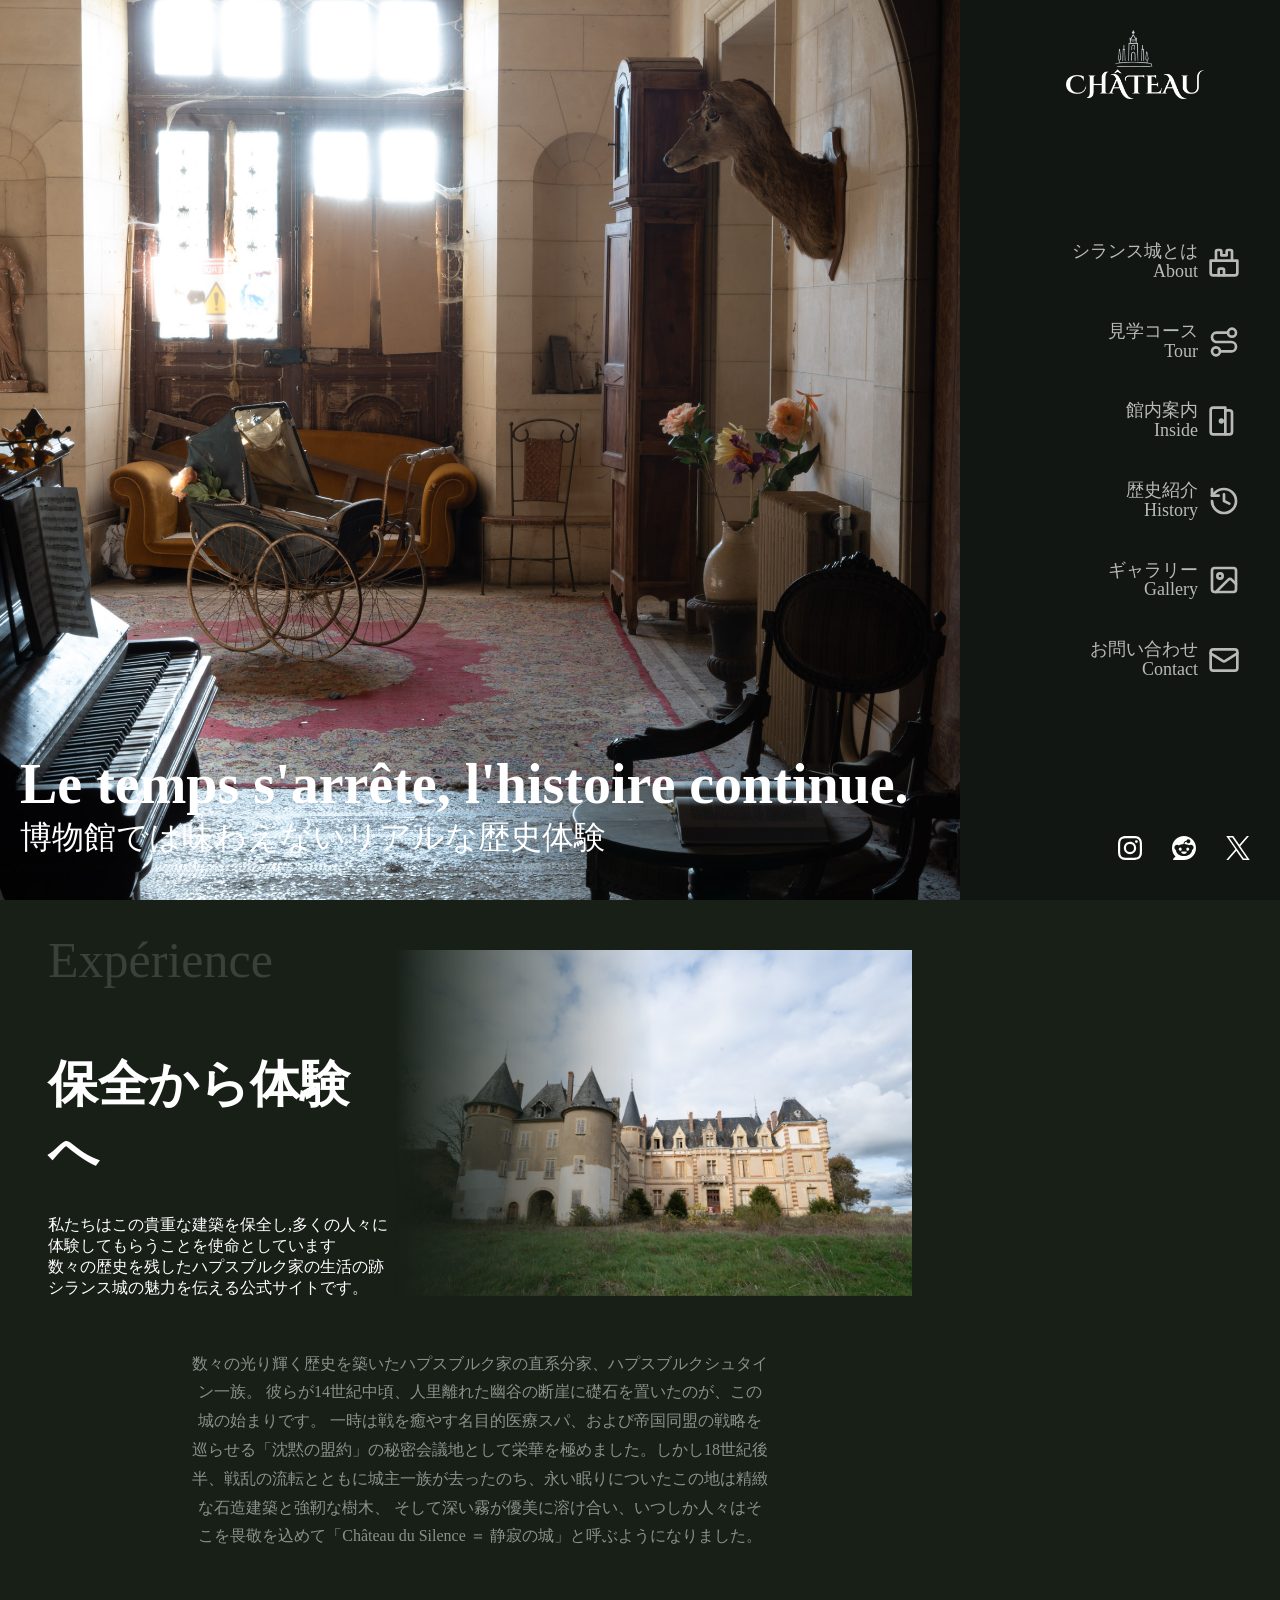
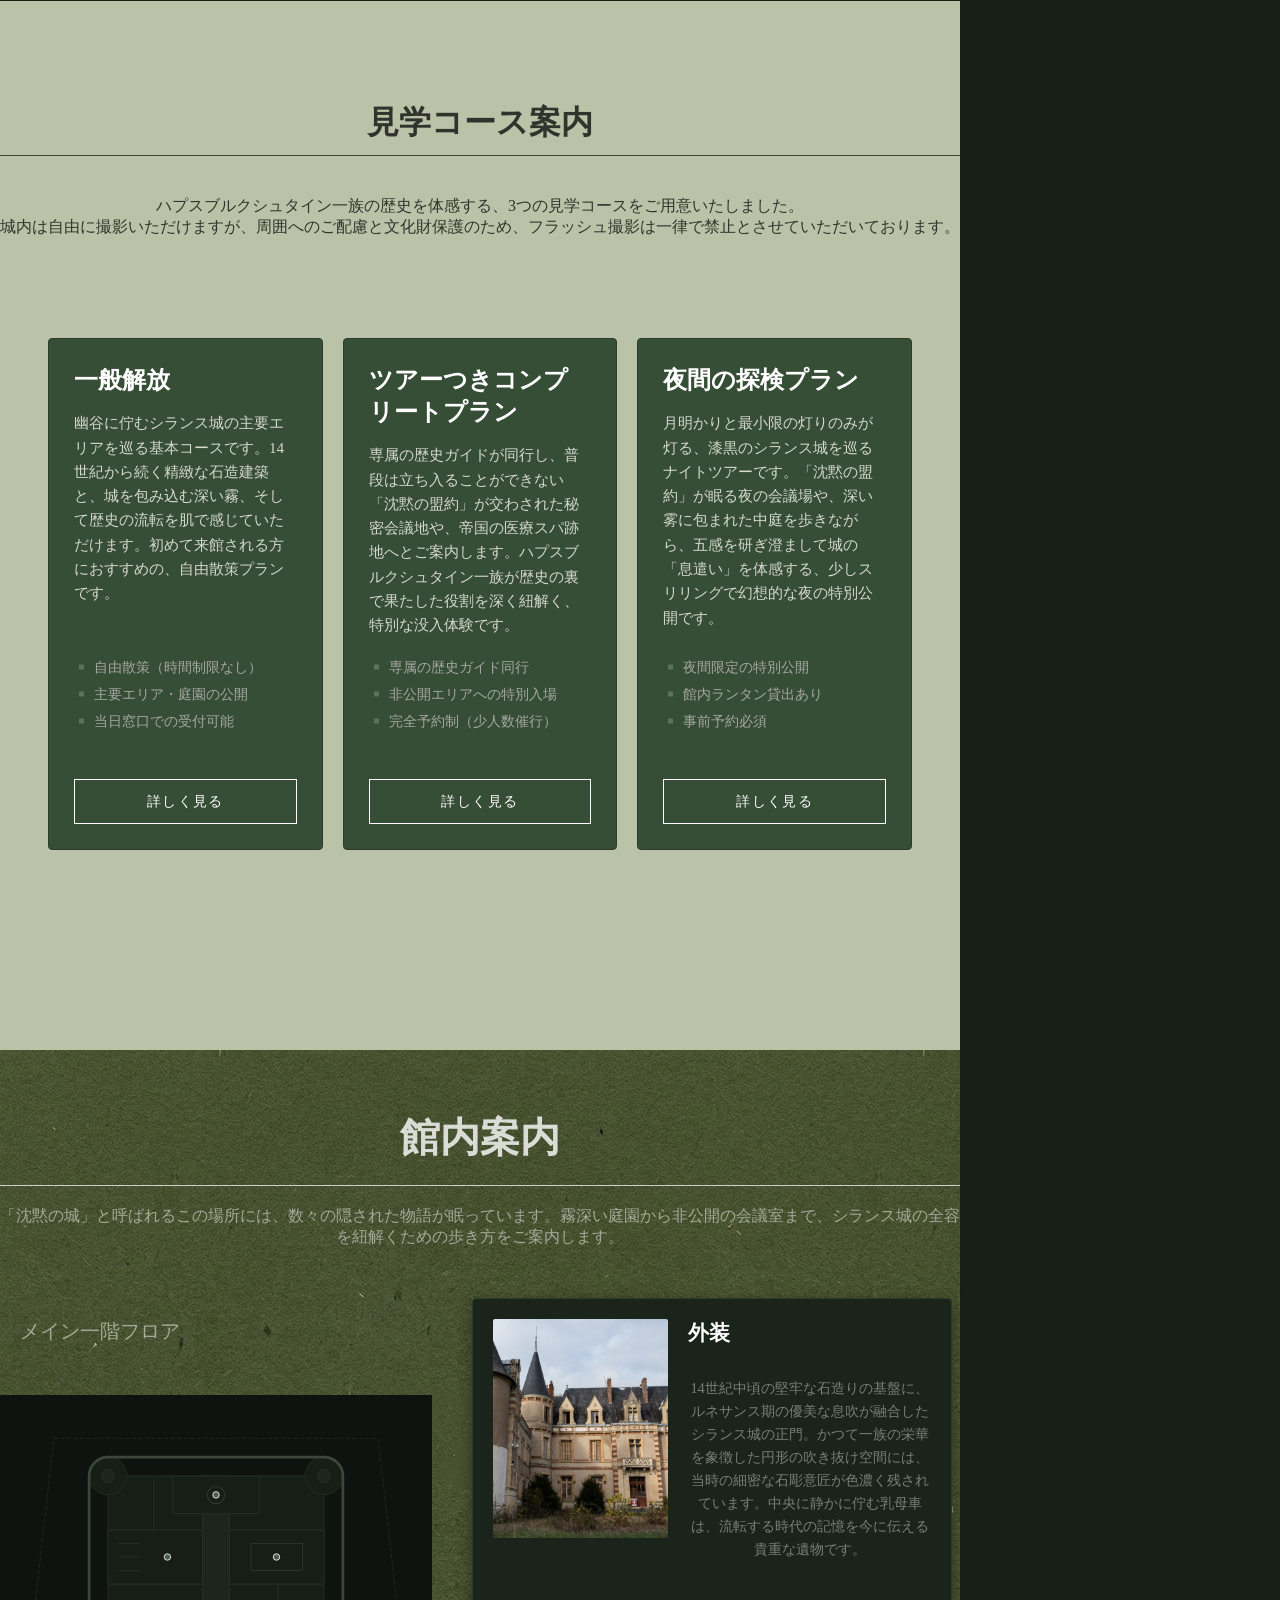
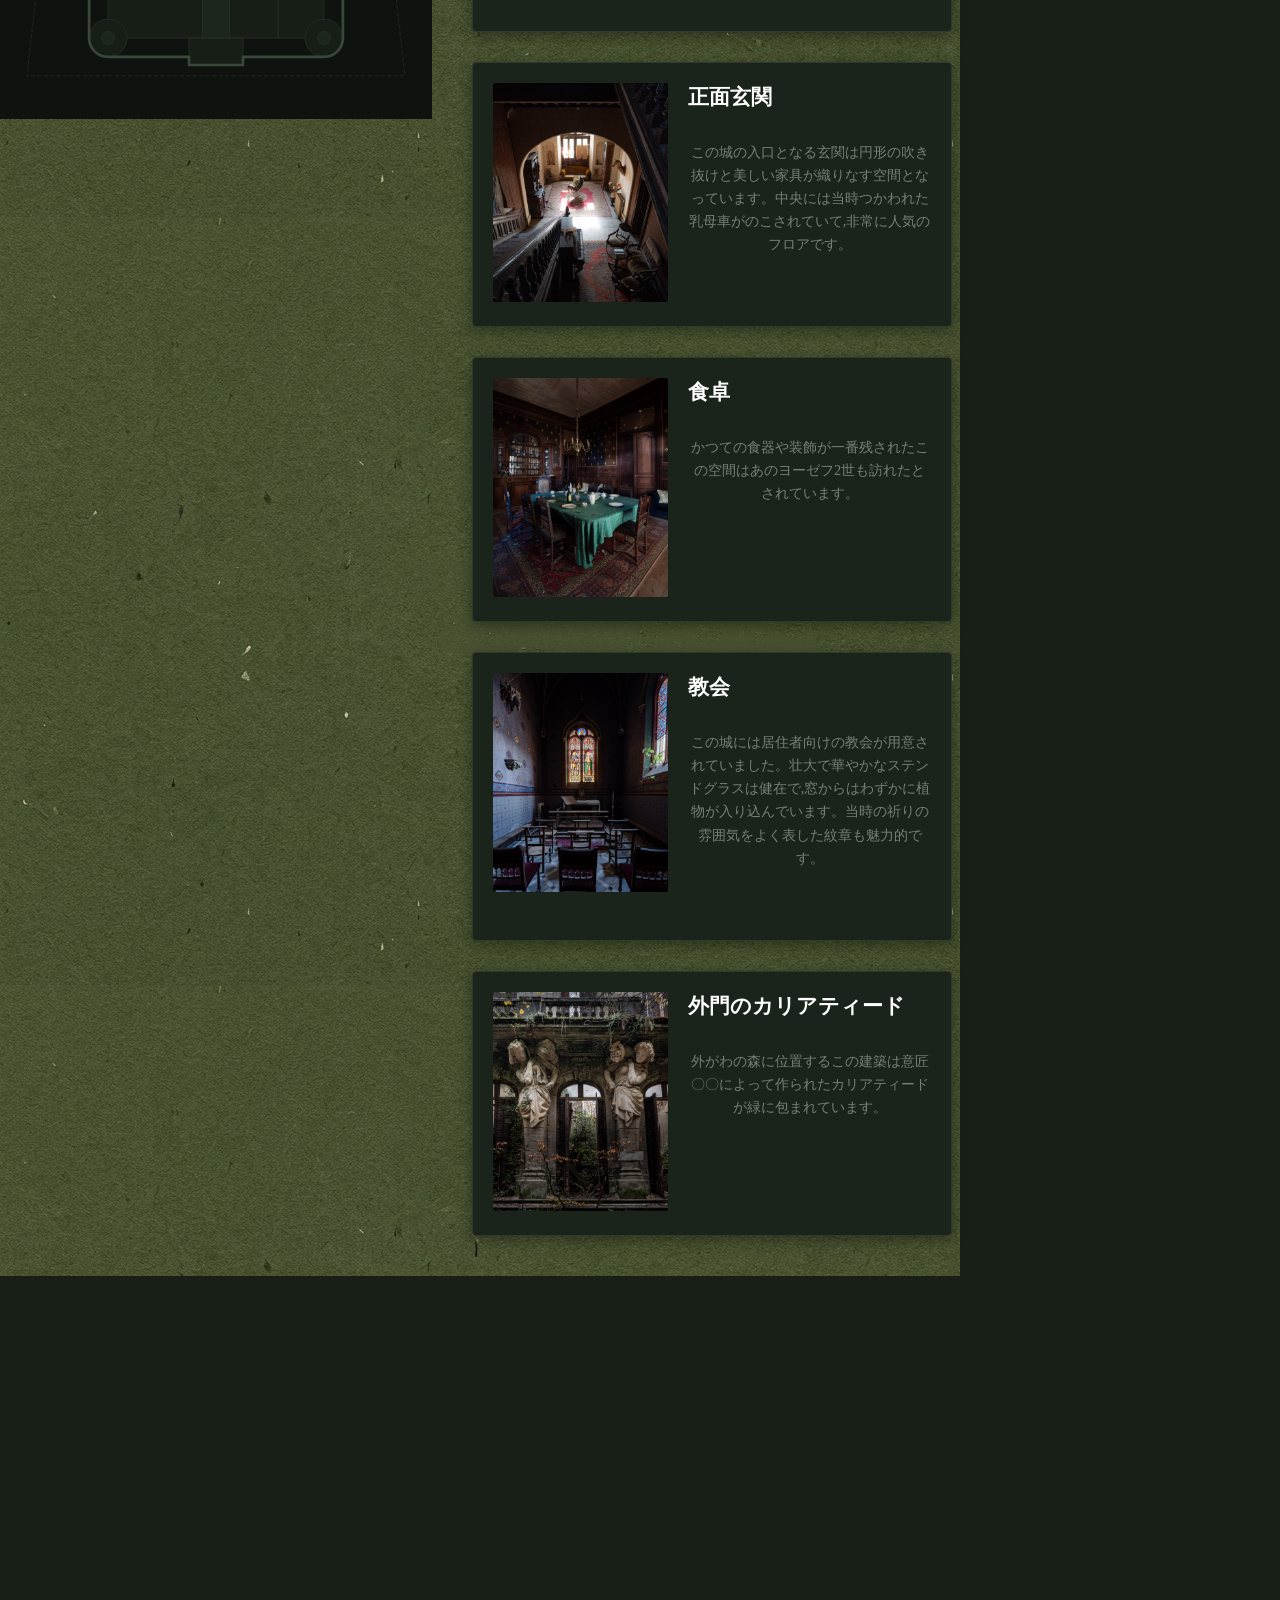
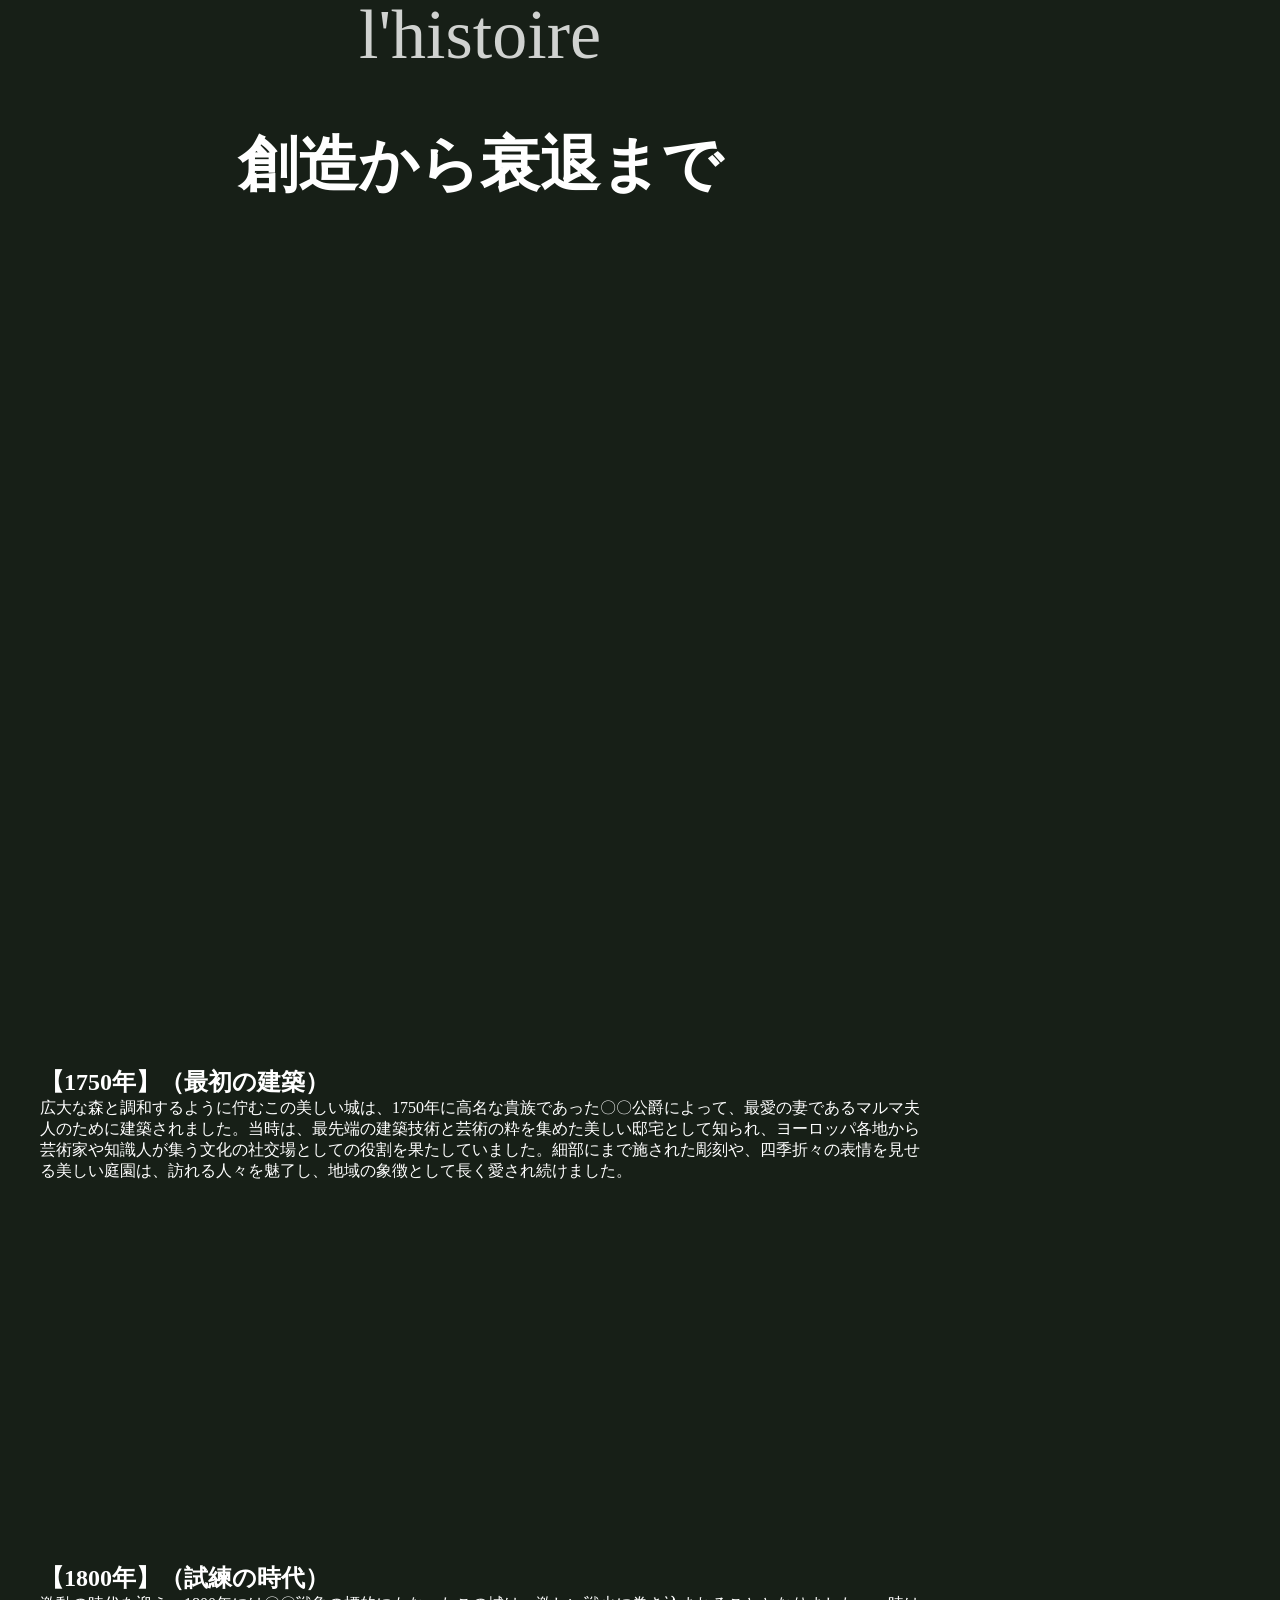
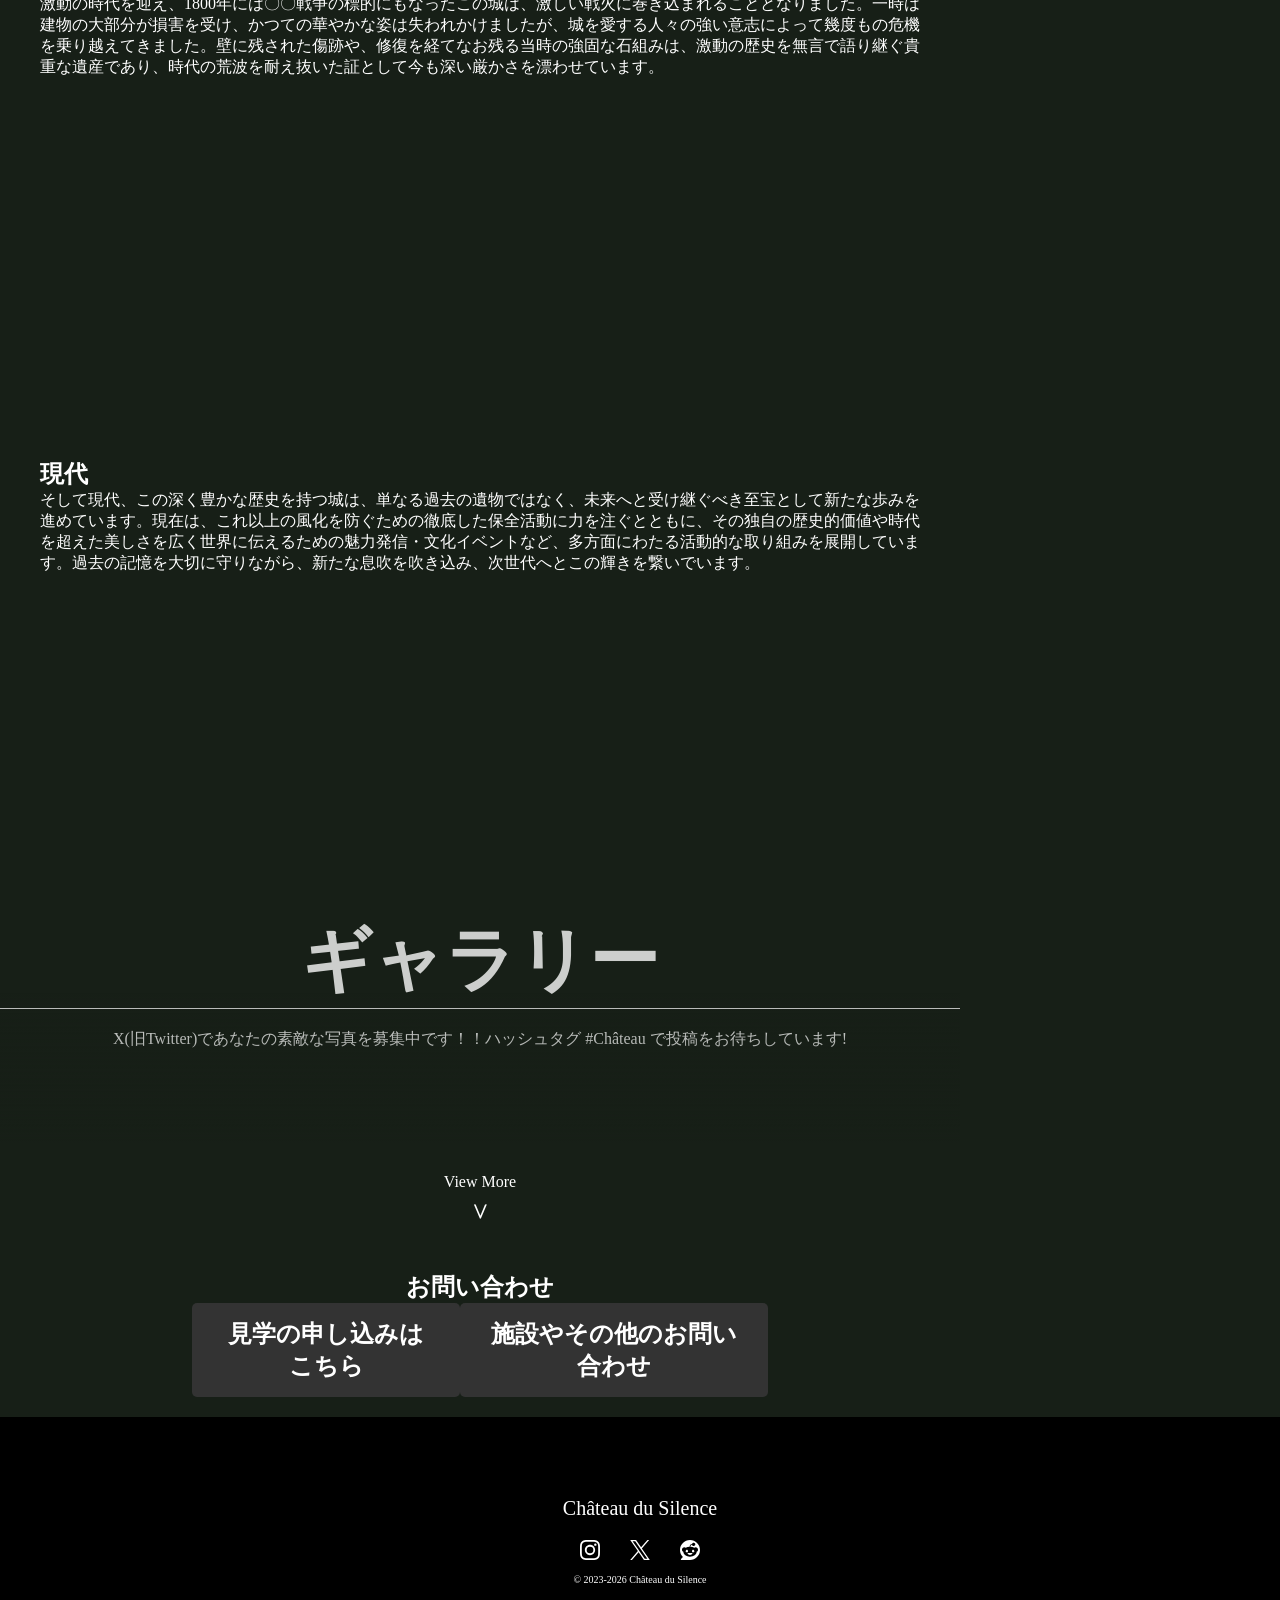
==== commit 55b14c74: "6/1" ====
--- a/index.html
+++ b/index.html
@@ -77,7 +77,7 @@
        
       <section class="info">
         <div>
-          <p>数々の光り輝く歴史を築いたハプスブルク家の直系分家、ハプスブルクシュタイン一族。 彼らが14世紀中頃、人里離れた幽谷の断崖に礎石を置いたのが、この城の始まりです。 一時は戦を癒やす名目的医療スパ、および帝国同盟の戦略を巡らせる「沈黙の盟約」の秘密会議地として栄華を極めました。しかし18世紀後半、戦乱の流転とともに城主一族が去ったのち、永い眠りについたこの地は精緻な石造建築と強靭な樹木、 そして深い霧が優美に溶け合い、いつしか人々はそこを畏敬を込めて「Château du Silence（シランス城 ＝ 静寂の城）」と呼ぶようになりました。</p>
+          <p>数々の光り輝く歴史を築いたハプスブルク家の直系分家、ハプスブルクシュタイン一族。 彼らが14世紀中頃、人里離れた幽谷の断崖に礎石を置いたのが、この城の始まりです。 一時は戦を癒やす名目的医療スパ、および帝国同盟の戦略を巡らせる「沈黙の盟約」の秘密会議地として栄華を極めました。しかし18世紀後半、戦乱の流転とともに城主一族が去ったのち、永い眠りについたこの地は精緻な石造建築と強靭な樹木、 そして深い霧が優美に溶け合い、いつしか人々はそこを畏敬を込めて「Château du Silence ＝ 静寂の城」と呼ぶようになりました。</p>
         </div>
       </section>
 
@@ -327,10 +327,10 @@
 
       
       
-      <section id="5">
+      <section class="gallery" id="5">
         <h2>ギャラリー
         </h2>
-        <p>X(旧Twitter)であなたの素敵な写真を募集中!ハッシュタグ#Châteauで投稿してください!</p>
+        <p>X(旧Twitter)であなたの素敵な写真を募集中です！！ハッシュタグ #Château で投稿をお待ちしています!</p>
 
         <div id="photos" class="tab-panel is-active">
             <div class="masonry-grid">
@@ -345,6 +345,9 @@
               <div class="masonry-item" data-post-id="001"><img src="images/仮 ギャラリー/index9.jpg" alt=""></div>
               <div class="masonry-item" data-post-id="001"><img src="images/仮 ギャラリー/index10.jpg" alt=""></div>
             </div>
+
+            <div class="more"><a href="">View More <br></a></div>
+
 
       </section>
 
--- a/css/style.css
+++ b/css/style.css
@@ -413,40 +413,10 @@
 }
 
 
+
+
 /*------------------
-     写真ギャラリー
-------------------*/     
-
-
-
-
-/* 写真ギャラリー：メイソンリーレイアウト */
-.masonry-grid {
-  column-count: 3; /* 横に並べる列数（スマホなら2にするなど調整） */  
-  column-gap: 10px; /* 写真同士の隙間 */
-}  
-
-.masonry-item {
-  break-inside: avoid; /* 写真が途中で次の列に分割されないようにする */  
-  margin-bottom: 10px;
-}  
-
-.masonry-item img {
-  width: 100%;  
-  height: auto; /* 比率を維持して表示 */
-  display: block;
-  transition: transform 0.3s ease;
-}  
-
-/* ホバー演出 */
-.masonry-item img:hover {
-  filter: brightness(0.8);  
-  transform: scale(1.02);
-}  
-
-
-/*------------------
-     見どころ
+見どころ
 ------------------*/    
 .map-all {
     display: flex;
@@ -454,7 +424,7 @@
 
 
 /* ========================================================
-   館内案内（インフォメーション）のレイアウト
+館内案内（インフォメーション）のレイアウト
 ======================================================== */
 
 div.map-all div.map p {
@@ -657,7 +627,7 @@
     position: relative;
     z-index: 10; /* 中央固定されたタイトル（z-index: 1）の上を通過させる */
     margin-bottom: 300px;
-
+    
     padding: 40px;
     border-radius: 4px;
 }
@@ -667,11 +637,107 @@
 }
 
 /*-------------------
-     ギャラリー
+ギャラリー
 ------------------*/     
 
+/*------------------
+     写真ギャラリー
+------------------*/     
+
+.gallery h2 {
+    text-align: center;
+    font-size: 70px;
+    opacity: 0.78;
+    border-bottom: 1px solid #ffffff;
+    margin-bottom: 20px;
+}
+.gallery p {
+    text-align: center;
+    margin-bottom: 60px;
+}
+
+
+
+
+.masonry-grid {
+  column-count: 3; /* 横に並べる列数（スマホなら2にするなど調整） */  
+  column-gap: 10px; /* 写真同士の隙間 */
+}  
+
+.masonry-item {
+  break-inside: avoid; /* 写真が途中で次の列に分割されないようにする */  
+  margin-bottom: 10px;
+}  
+
+.masonry-item img {
+  width: 100%;  
+  height: auto; /* 比率を維持して表示 */
+  display: block;
+  transition: transform 0.3s ease;
+}  
+
+/* ホバー演出 */
+.masonry-item img:hover {
+  filter: brightness(0.8);  
+  transform: scale(1.02);
+}  
+
+
+
+/*ーーーーーーーーーーーーーーーーーーーー
+ 写真たちが中に入っている親コンテナのグラデーション
+ ーーーーーーーーーーーーーーーーーーーーーーーーー*/
+.masonry-grid {
+    position: relative; /* 子要素（疑似要素）の基準点にする */
+    z-index: 1;         /* 疑似要素を上に重ねるための基準 */
+}
+.masonry-grid {
+    position: relative; /* 子要素（疑似要素）の基準点にする */
+}
+
+/* 親コンテナの前面にグラデーションの膜を貼る */
+.masonry-grid::after {
+    content: "";
+    position: absolute;
+    left: 0;
+    bottom: 0; /* 下を基準に配置 */
+    width: 100%;
+    
+    /* グラデーションをかける高さ（写真の下側どれくらいを削るか） */
+    height: 150px; 
+    
+    /* * 上は完全に透明（transparent）で、
+     * 下に向かって背景のダークグリーン（または黒）に滑らかに変化させます。
+     * カラーコードは実際の背景色に合わせて調整してください。
+     */
+    background: linear-gradient(to bottom, transparent, #171f17);
+    
+    /* * コンテンツ（View Moreボタンなど）よりは後ろ、
+     * 写真よりは前に配置するための設定です。
+     */
+    pointer-events: none; /* 下にある写真やリンクの邪魔をしないマジックプロパティ */
+}
+
+
+
+
+/* もっと見る りんく */
+.more {
+    text-align: center;
+    margin-top: 30px;
+}
+
+.more a::after {
+
+    content: "＞"; 
+    font-size: 1.8rem;
+    display: inline-block;        /* 回転を有効にするために必要 */
+    transform: rotate(90deg);     /* 右に90度回転させて下向きにする */
+    transform-origin: center;
+}
+
 /*-------------------
-     お問い合わせ
+お問い合わせ
 ------------------*/   
 .contact {
     margin-top: 40px;
@@ -690,13 +756,13 @@
 }
 /* リストのマーカーを消し、余白を調整 */
 .contact-box ul {
-  list-style: none;
-  padding: 0;
+    list-style: none;
+    padding: 0;
 }
 
 /* 各リスト項目の下の余白を確保 */
 .contact-box li {
-  margin-bottom: 20px;
+    margin-bottom: 20px;
 }
 
 /* ボタンのデザイン */
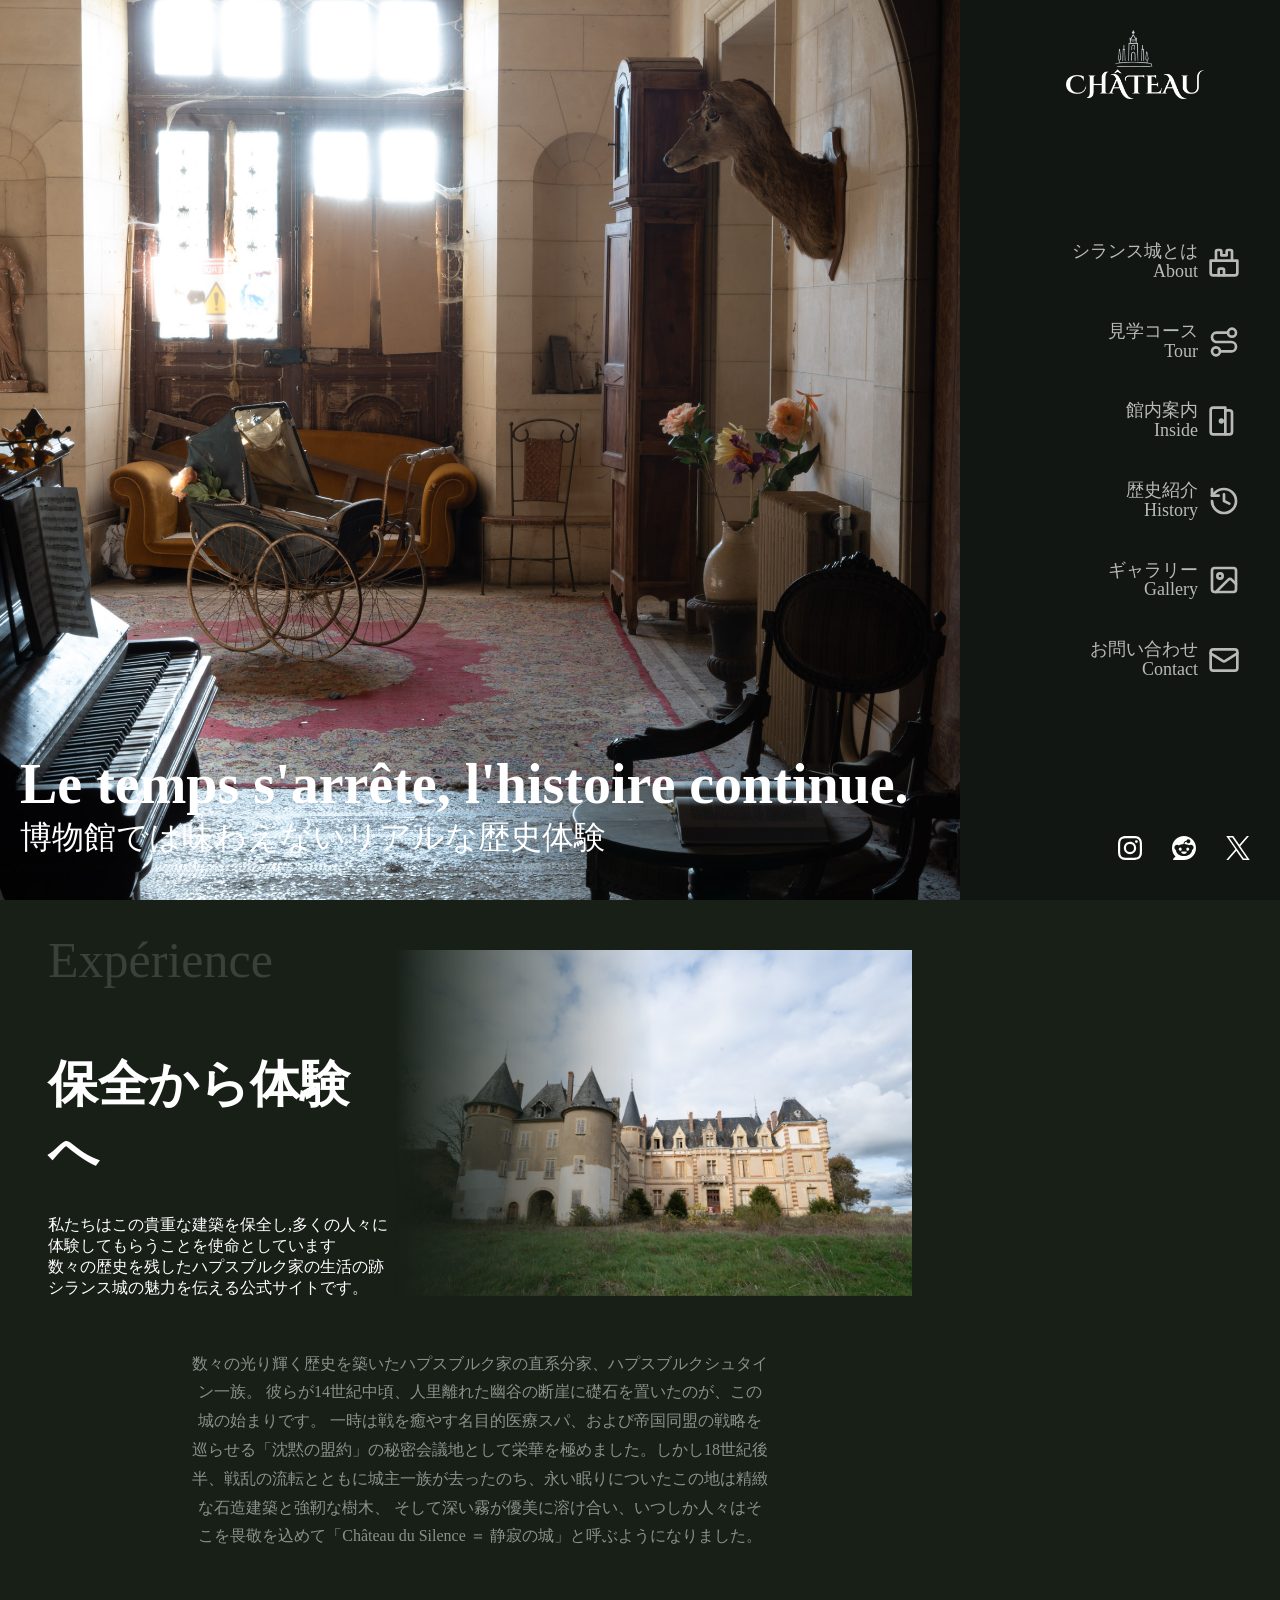
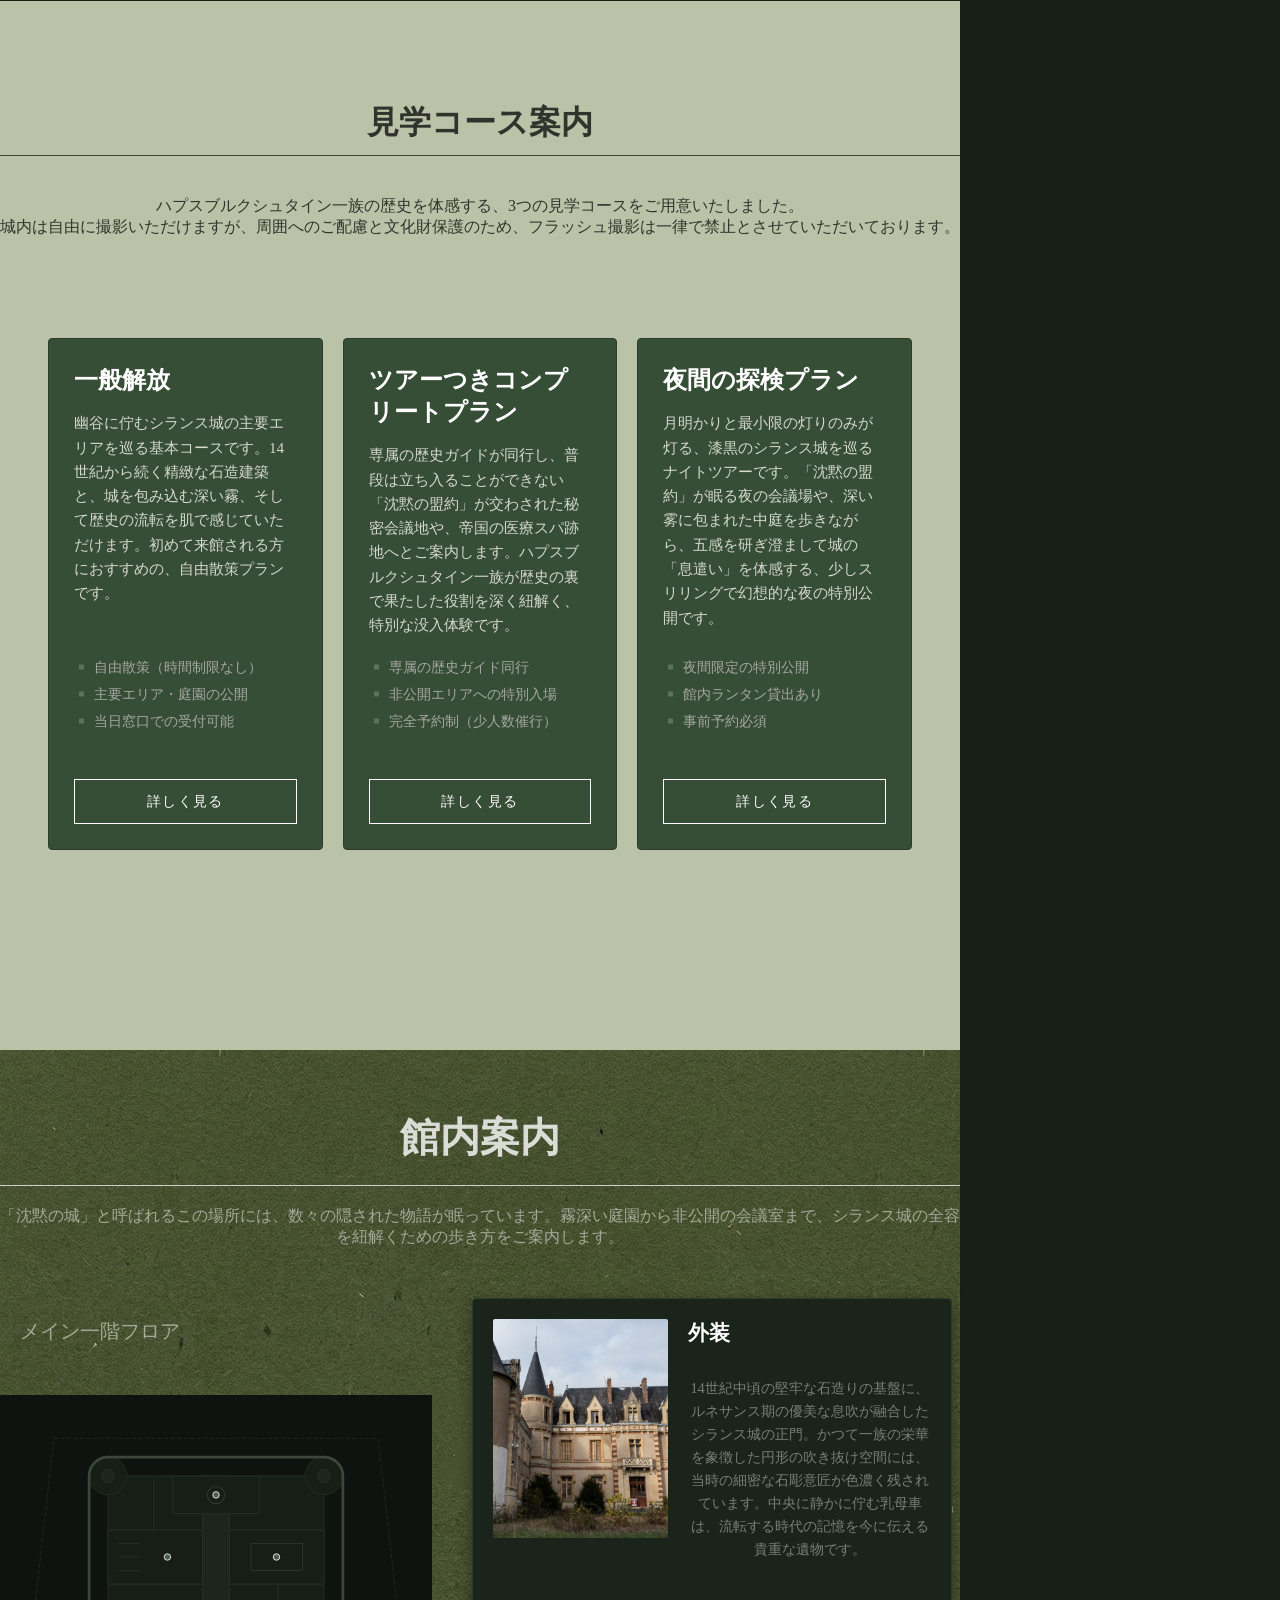
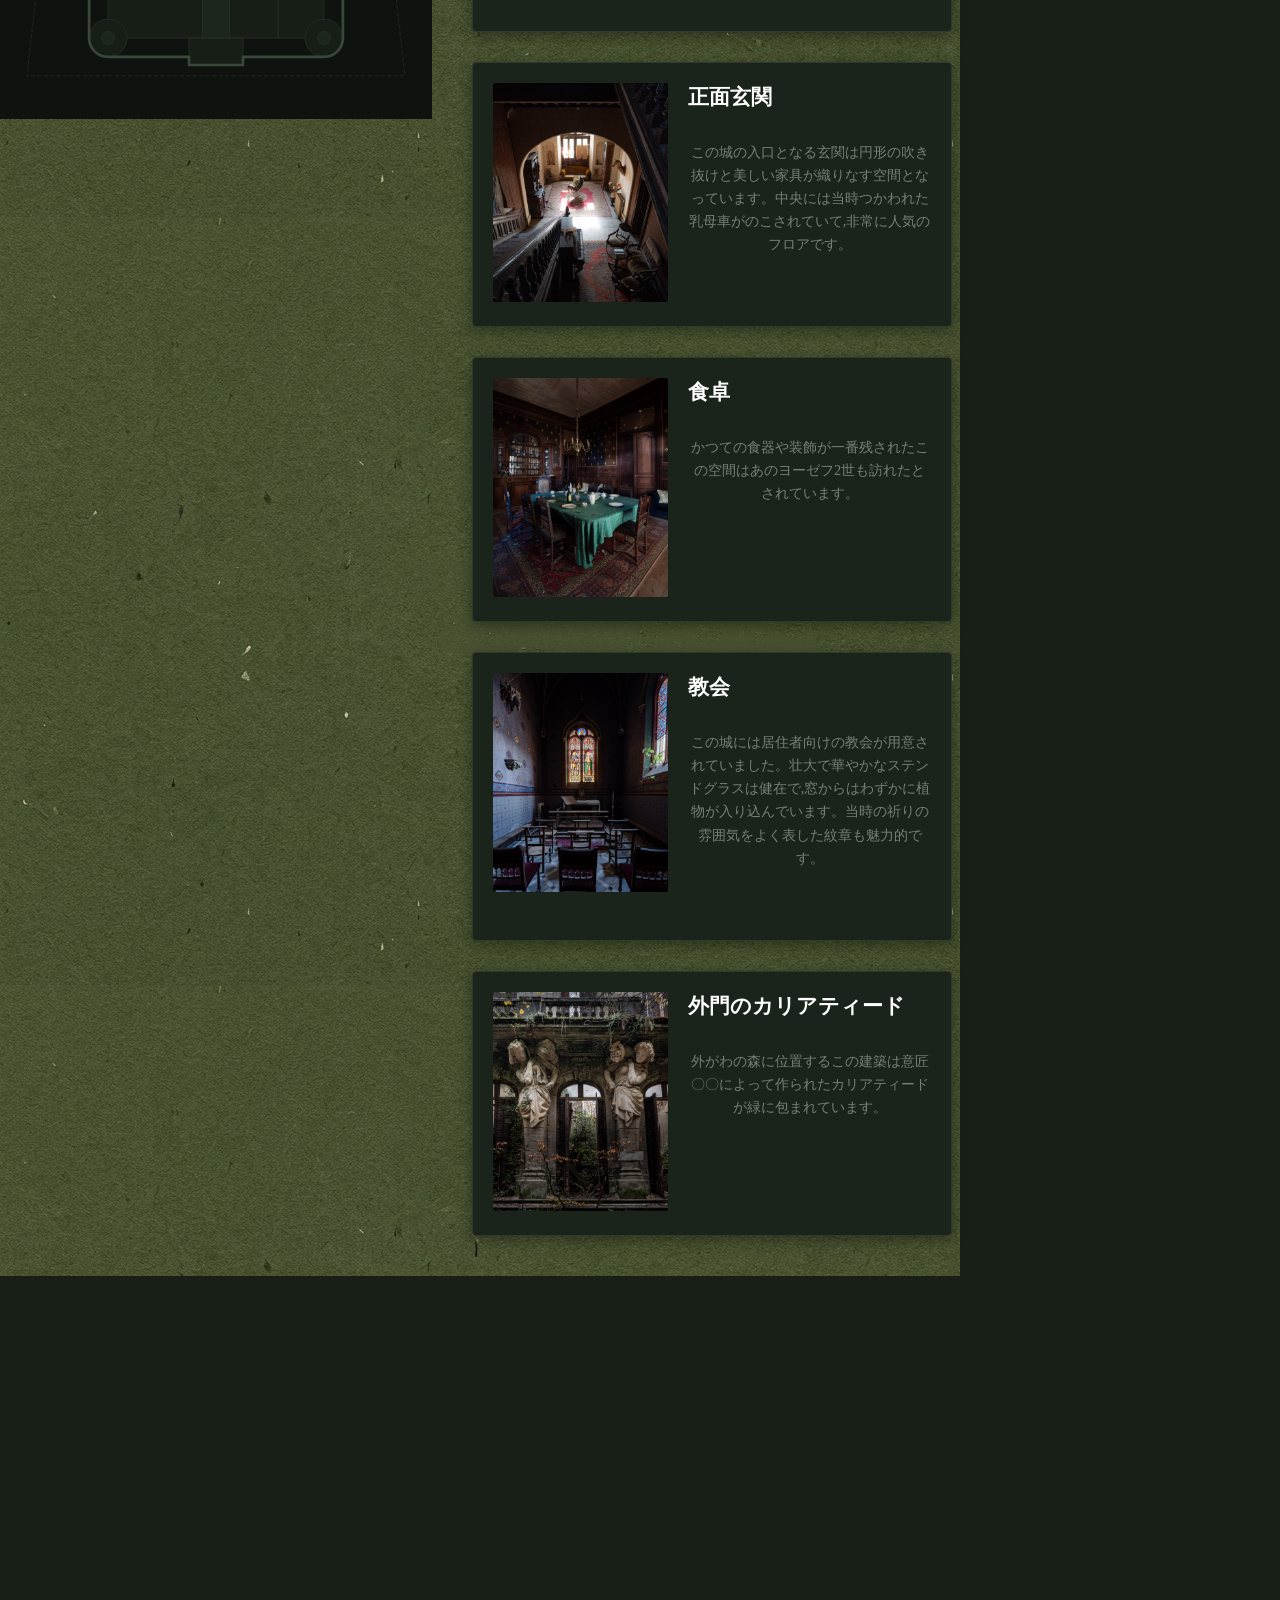
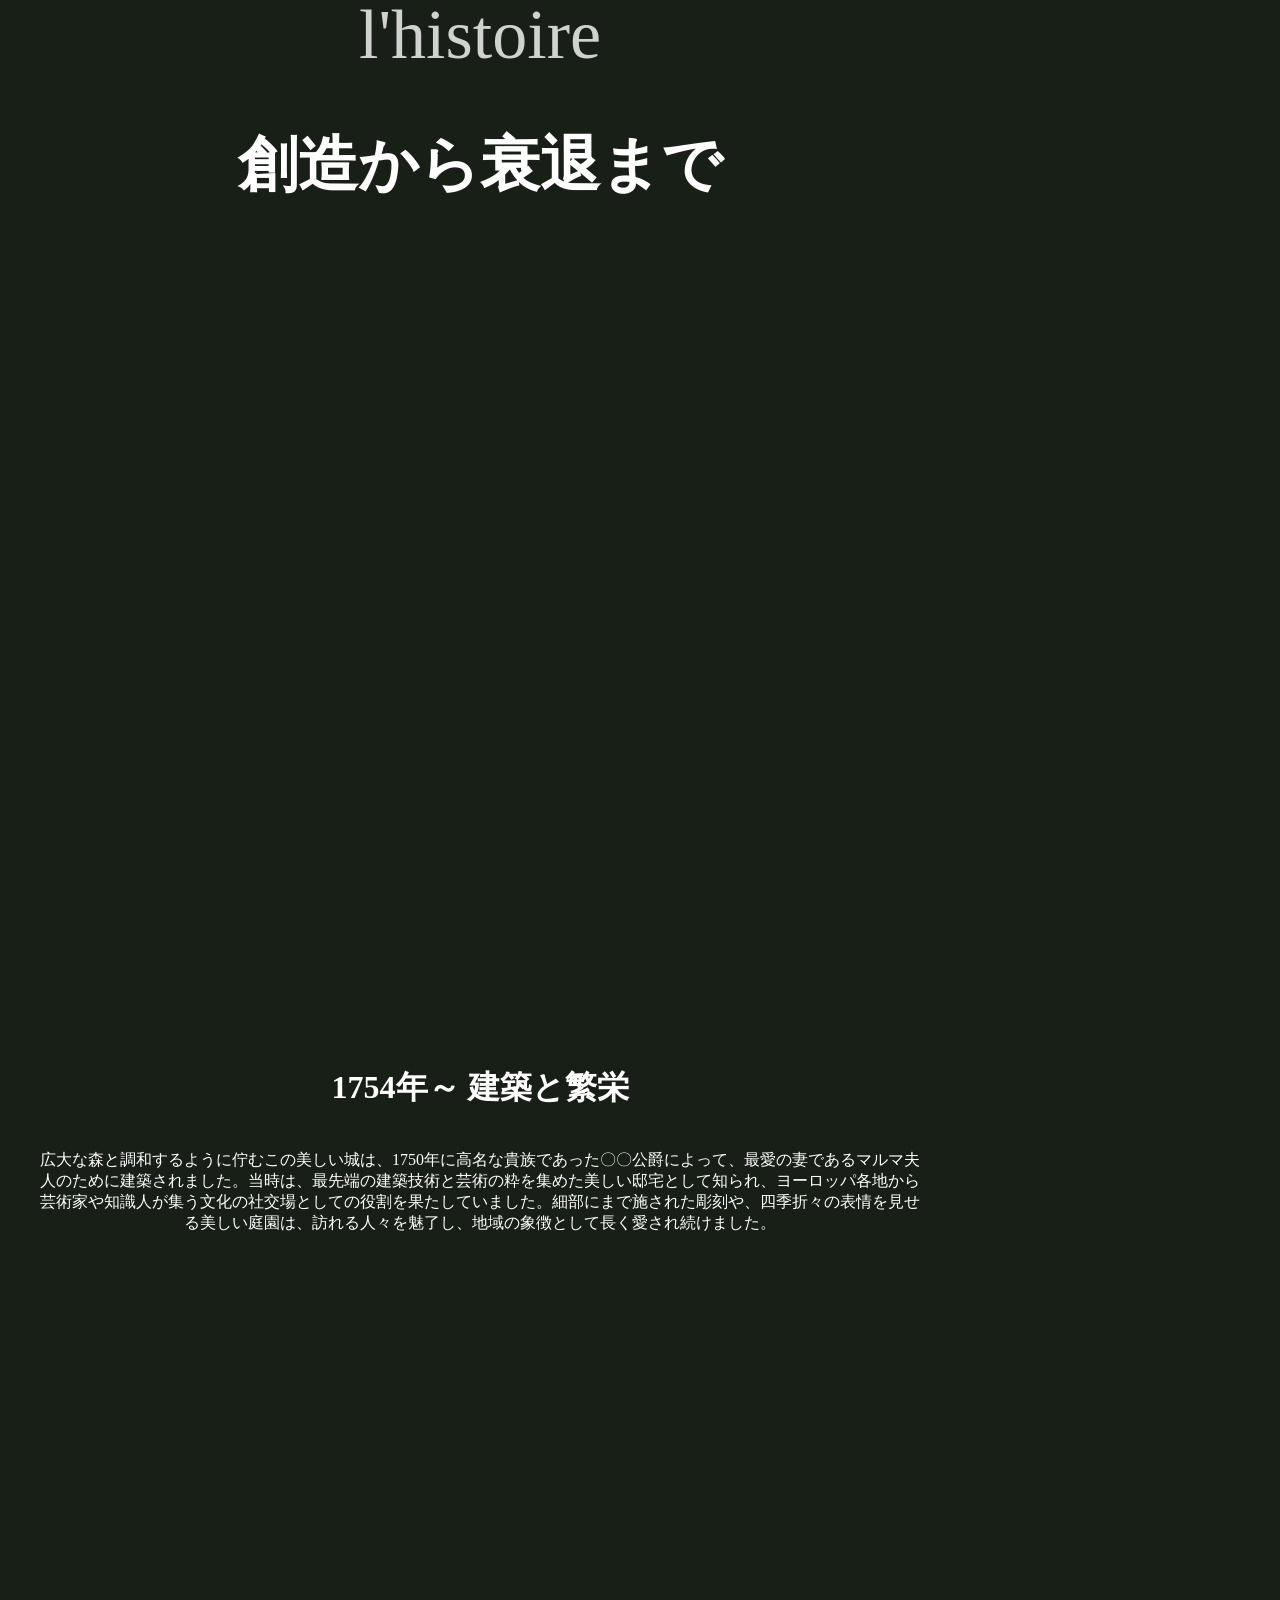
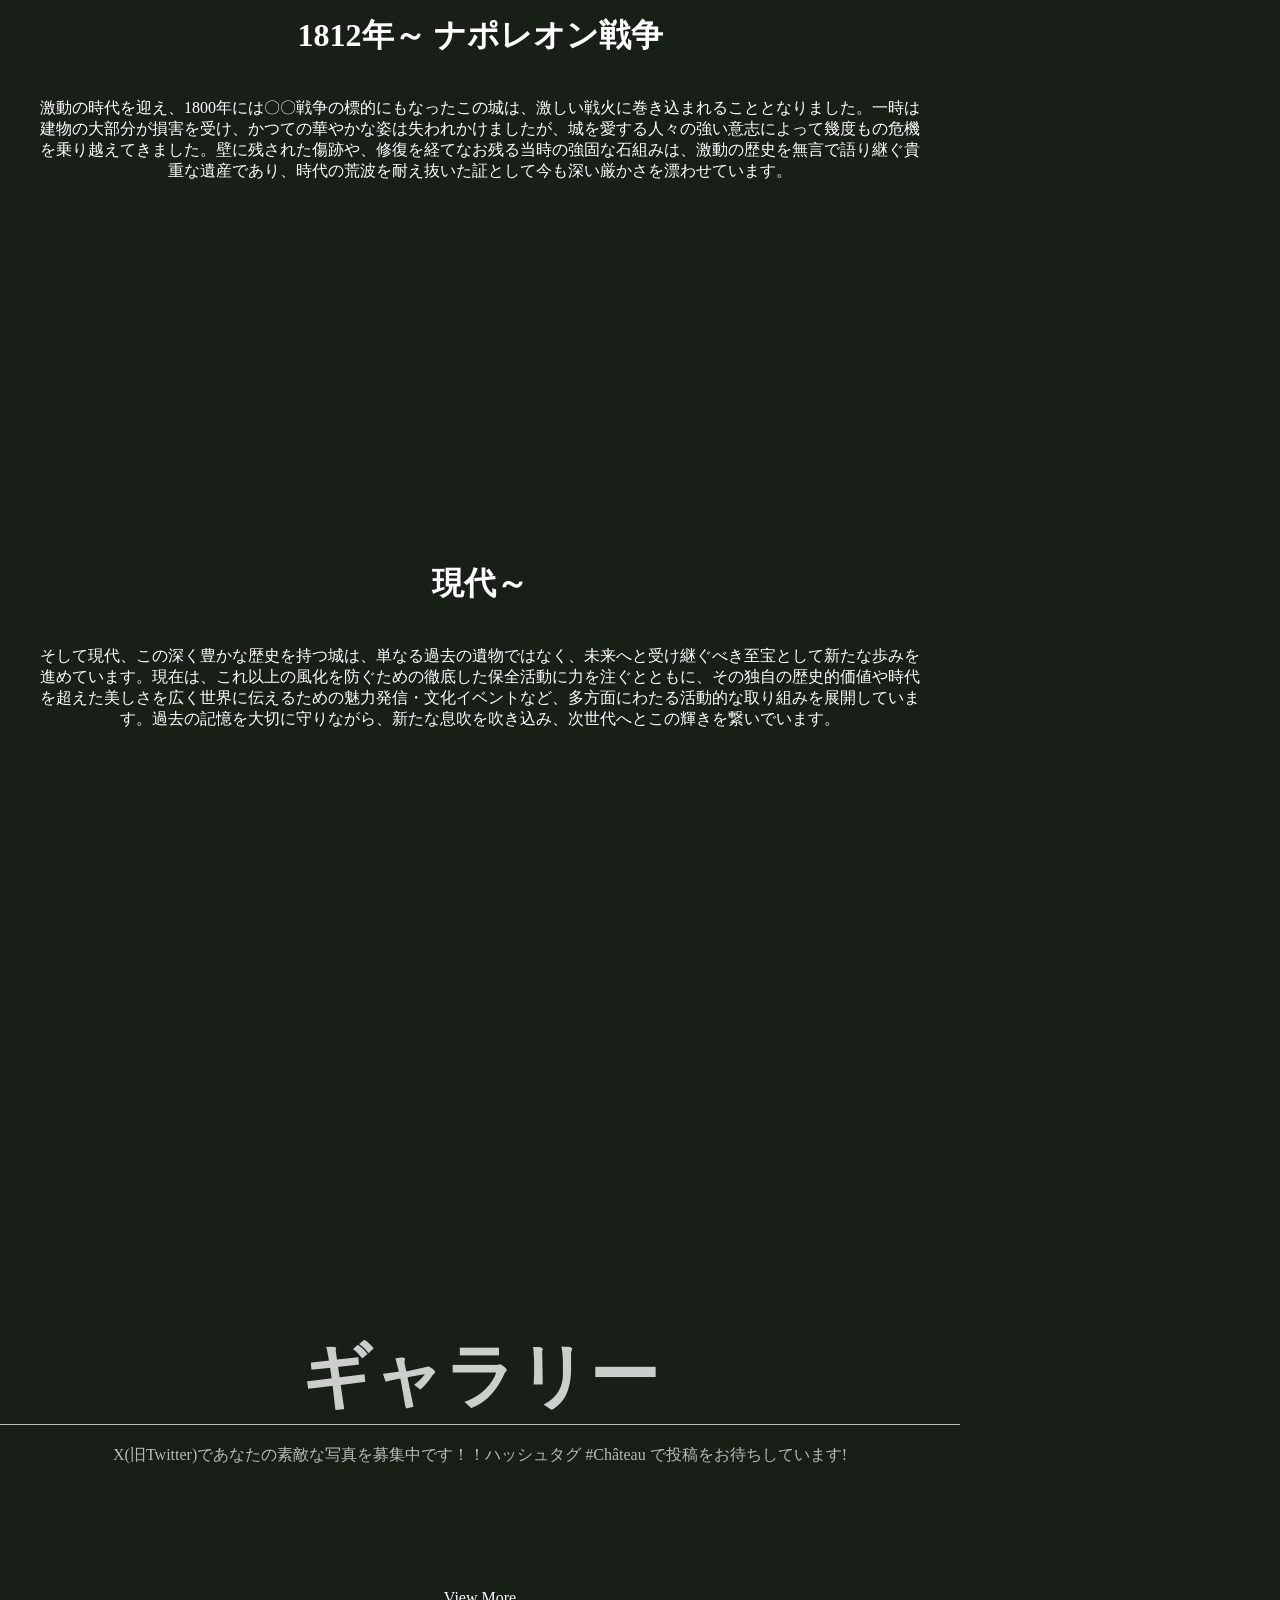
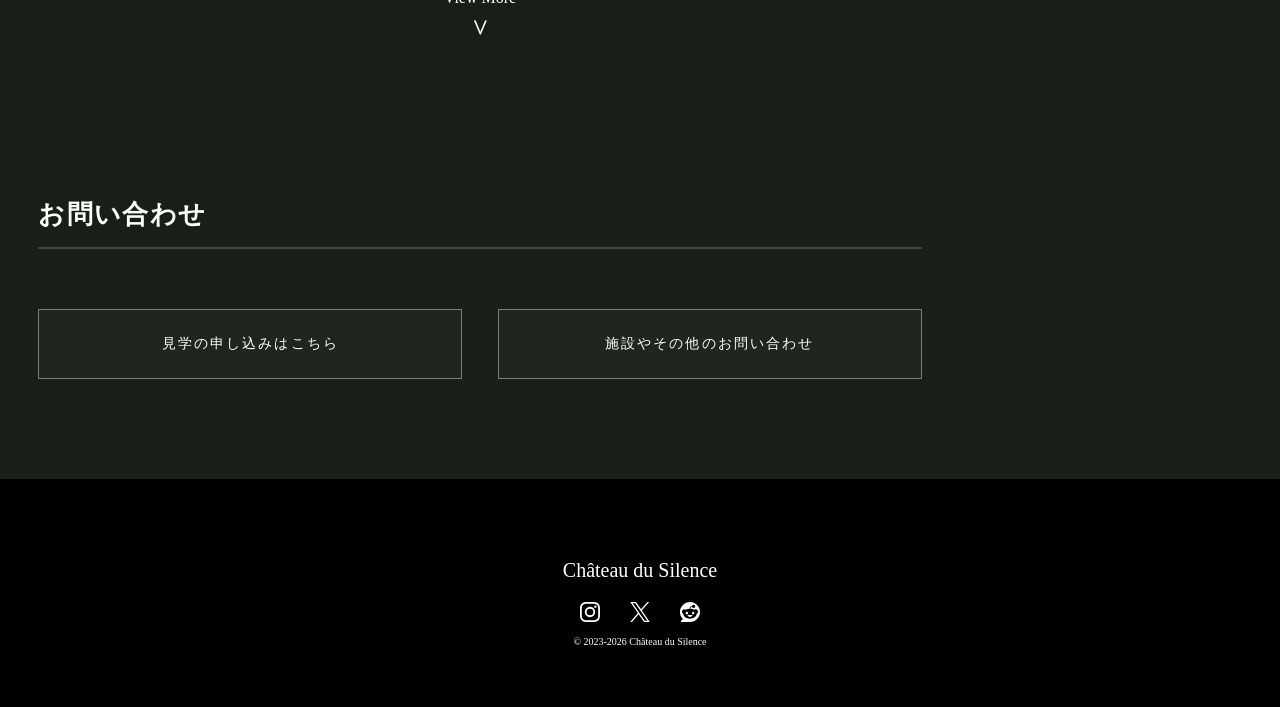
==== commit eab005f2: "6/8" ====
--- a/index.html
+++ b/index.html
@@ -310,16 +310,16 @@
 
         <div class="none"><!-- 空白の空間 --></div>
         <div class="history-box">
-          <h2>【1750年】（最初の建築）</h2>
+          <h2>1754年～ 建築と繁栄</h2>
           <p>広大な森と調和するように佇むこの美しい城は、1750年に高名な貴族であった〇〇公爵によって、最愛の妻であるマルマ夫人のために建築されました。当時は、最先端の建築技術と芸術の粋を集めた美しい邸宅として知られ、ヨーロッパ各地から芸術家や知識人が集う文化の社交場としての役割を果たしていました。細部にまで施された彫刻や、四季折々の表情を見せる美しい庭園は、訪れる人々を魅了し、地域の象徴として長く愛され続けました。</p>
         </div>
         <div class="history-box">
-          <h2>【1800年】（試練の時代）</h2>
+          <h2>1812年～ ナポレオン戦争</h2>
           <p>激動の時代を迎え、1800年には〇〇戦争の標的にもなったこの城は、激しい戦火に巻き込まれることとなりました。一時は建物の大部分が損害を受け、かつての華やかな姿は失われかけましたが、城を愛する人々の強い意志によって幾度もの危機を乗り越えてきました。壁に残された傷跡や、修復を経てなお残る当時の強固な石組みは、激動の歴史を無言で語り継ぐ貴重な遺産であり、時代の荒波を耐え抜いた証として今も深い厳かさを漂わせています。</p>
         </div>
 
         <div class="history-box">
-          <h2>現代</h2>
+          <h2>現代～</h2>
           <p>そして現代、この深く豊かな歴史を持つ城は、単なる過去の遺物ではなく、未来へと受け継ぐべき至宝として新たな歩みを進めています。現在は、これ以上の風化を防ぐための徹底した保全活動に力を注ぐとともに、その独自の歴史的価値や時代を超えた美しさを広く世界に伝えるための魅力発信・文化イベントなど、多方面にわたる活動的な取り組みを展開しています。過去の記憶を大切に守りながら、新たな息吹を吹き込み、次世代へとこの輝きを繋いでいます。</p>
         </div>
 
@@ -355,13 +355,13 @@
       <!-- お問い合わせ -->
       <section class="contact" id="6">
         <h2>お問い合わせ
-          <div class="contact-box">
-            <ul>
-              <li><a href="">見学の申し込みはこちら</a></li>
-              <li><a href="">施設やその他のお問い合わせ</a></li>
-            </ul>
-          </div>
         </h2>
+        <div class="contact-box">
+          <ul>
+             <li><a href="">見学の申し込みはこちら</a></li>
+             <li><a href="contact.php">施設やその他のお問い合わせ</a></li>
+          </ul>
+        </div>
       </section>
 
 
--- a/css/style.css
+++ b/css/style.css
@@ -627,15 +627,21 @@
     position: relative;
     z-index: 10; /* 中央固定されたタイトル（z-index: 1）の上を通過させる */
     margin-bottom: 300px;
-    
+    text-align: center;
     padding: 40px;
     border-radius: 4px;
 }
+.history-box h2 {
+    font-size: 2em;
+    margin-bottom: 40px;
+}
 
 section.history div.none {
     height: 50vh; /* stickyと連動させるため、1000pxから画面半分の高さ等に調整するとタイミングが掴みやすくなります */
 }
-
+.history-box:last-of-type {
+    padding-bottom: 300px;
+}
 /*-------------------
 ギャラリー
 ------------------*/     
@@ -736,43 +742,58 @@
     transform-origin: center;
 }
 
-/*-------------------
-お問い合わせ
-------------------*/   
-.contact {
-    margin-top: 40px;
-}
-.contact h2 {
+/*----------------
+   お問い合わせ
+------------------*/
+
+section.contact {
+    margin-top: 150px;
+    width: 100%;
+    padding: 0 4% 100px;
+}
+
+section.contact h2 {
+    font-size: 26px;
+    border-bottom: 2px solid #3a473a;
+    padding-bottom: 15px;
+    margin-bottom: 60px;
+    letter-spacing: 0.05em;
+}
+
+.contact-box {
+    width: 100%;
+}
+
+.contact-box ul {
+    display: flex;
+    justify-content: space-between; /* これで左右の端に2つのボタンをぴったり配置します */
+    padding: 0;
+    margin: 0;
+    list-style: none;
+    /* ⚠️ gap: 40px; ははみ出しの原因になるため完全に削除 */
+}
+
+.contact-box li {
+    width: 48%; /* 2つのボタンが48%ずつになり、中央に自動的に4%の隙間が生まれます */
+}
+
+.contact-box a {
+    display: block;
+    width: 100%;
+    padding: 25px 0;
     text-align: center;
-}
-.contact-box {
-    margin-top: 30px;
-    width: 60%;
-    margin: 0 auto;
-}
-.contact-box ul {
-    display: flex;
-    justify-content: space-between;
-}
-/* リストのマーカーを消し、余白を調整 */
-.contact-box ul {
-    list-style: none;
-    padding: 0;
-}
-
-/* 各リスト項目の下の余白を確保 */
-.contact-box li {
-    margin-bottom: 20px;
-}
-
-/* ボタンのデザイン */
-.contact-box a {
-  display: inline-block; /* ブロック要素にして余白等を効かせる */
-  padding: 15px 30px;    /* ボタン内部の余白 */
-  background-color: #333; /* 背景色 */
-  color: #fff;           /* 文字色 */
-  text-decoration: none; /* 下線を消す */
-  border-radius: 5px;    /* 角を丸くする */
+    border: 1px solid rgba(255, 255, 255, 0.4);
+    background-color: rgba(255, 255, 255, 0.03);
+    color: #ffffff;
+    font-size: 14px;
+    letter-spacing: 0.15em;
+    transition: all 0.3s ease;
+}
+
+.contact-box a:hover {
+    background-color: #ffffff;
+    color: #171f17;
+    border-color: #ffffff;
 }
 
 /*-------------------
@@ -1089,7 +1110,7 @@
     position: fixed;
     top: 0;
     left: 0;
-    width: 100vw;
+    width: 100%;
     height: 100vh;
     background-color: #000000; /* 真っ黒 */
     z-index: 9999;             /* どんな要素よりも手前に配置 */
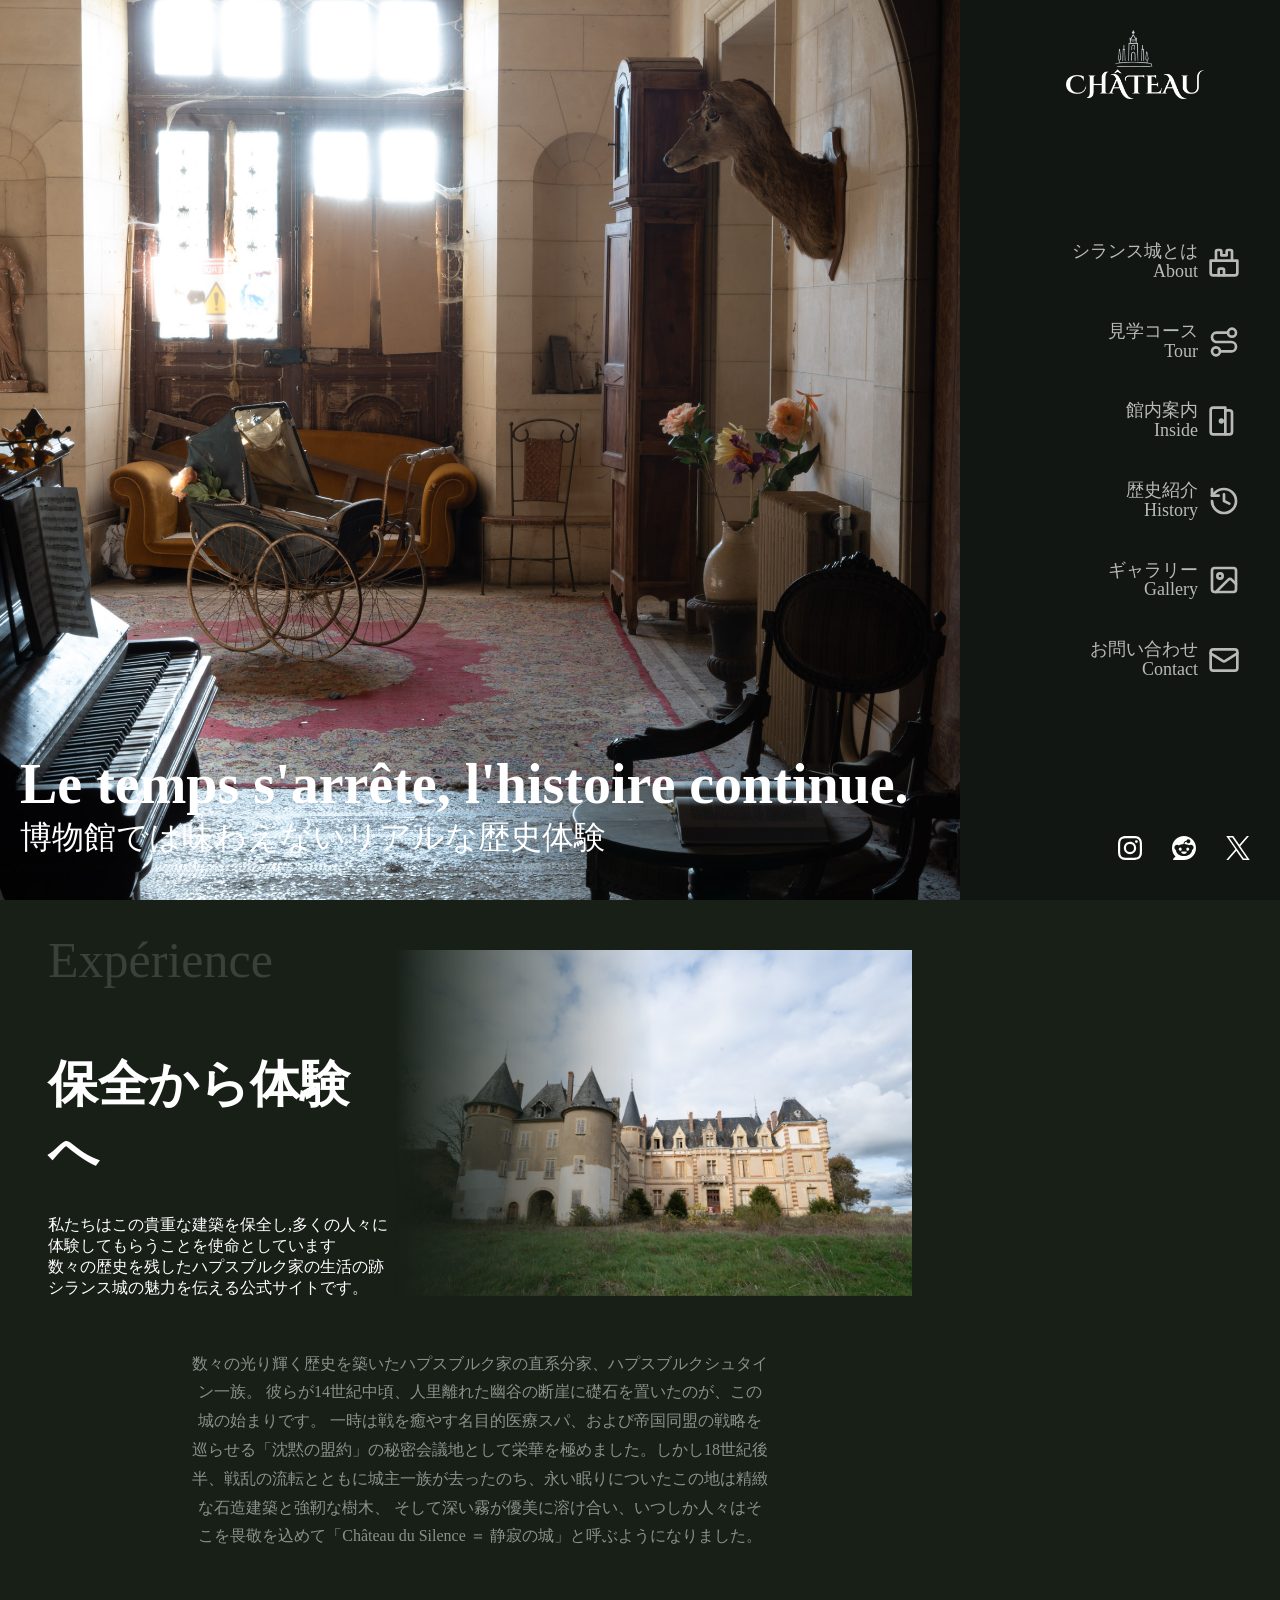
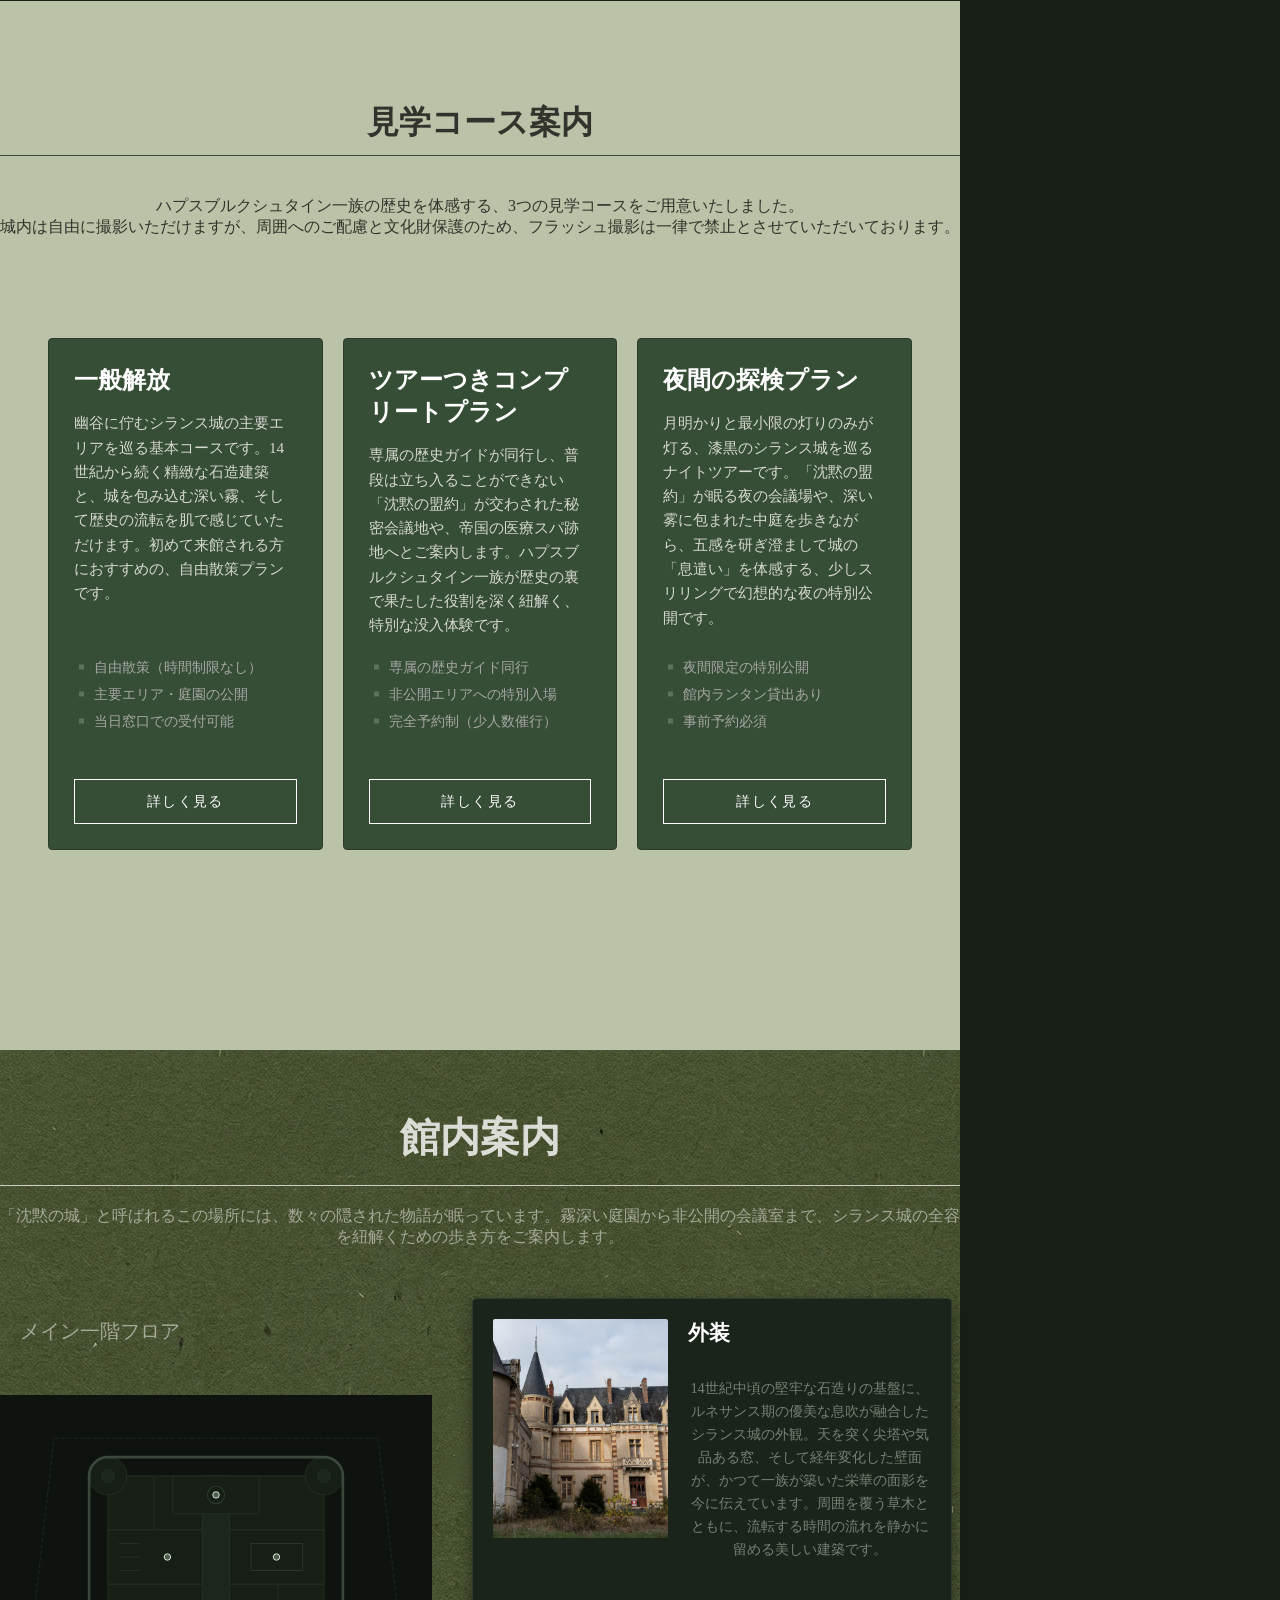
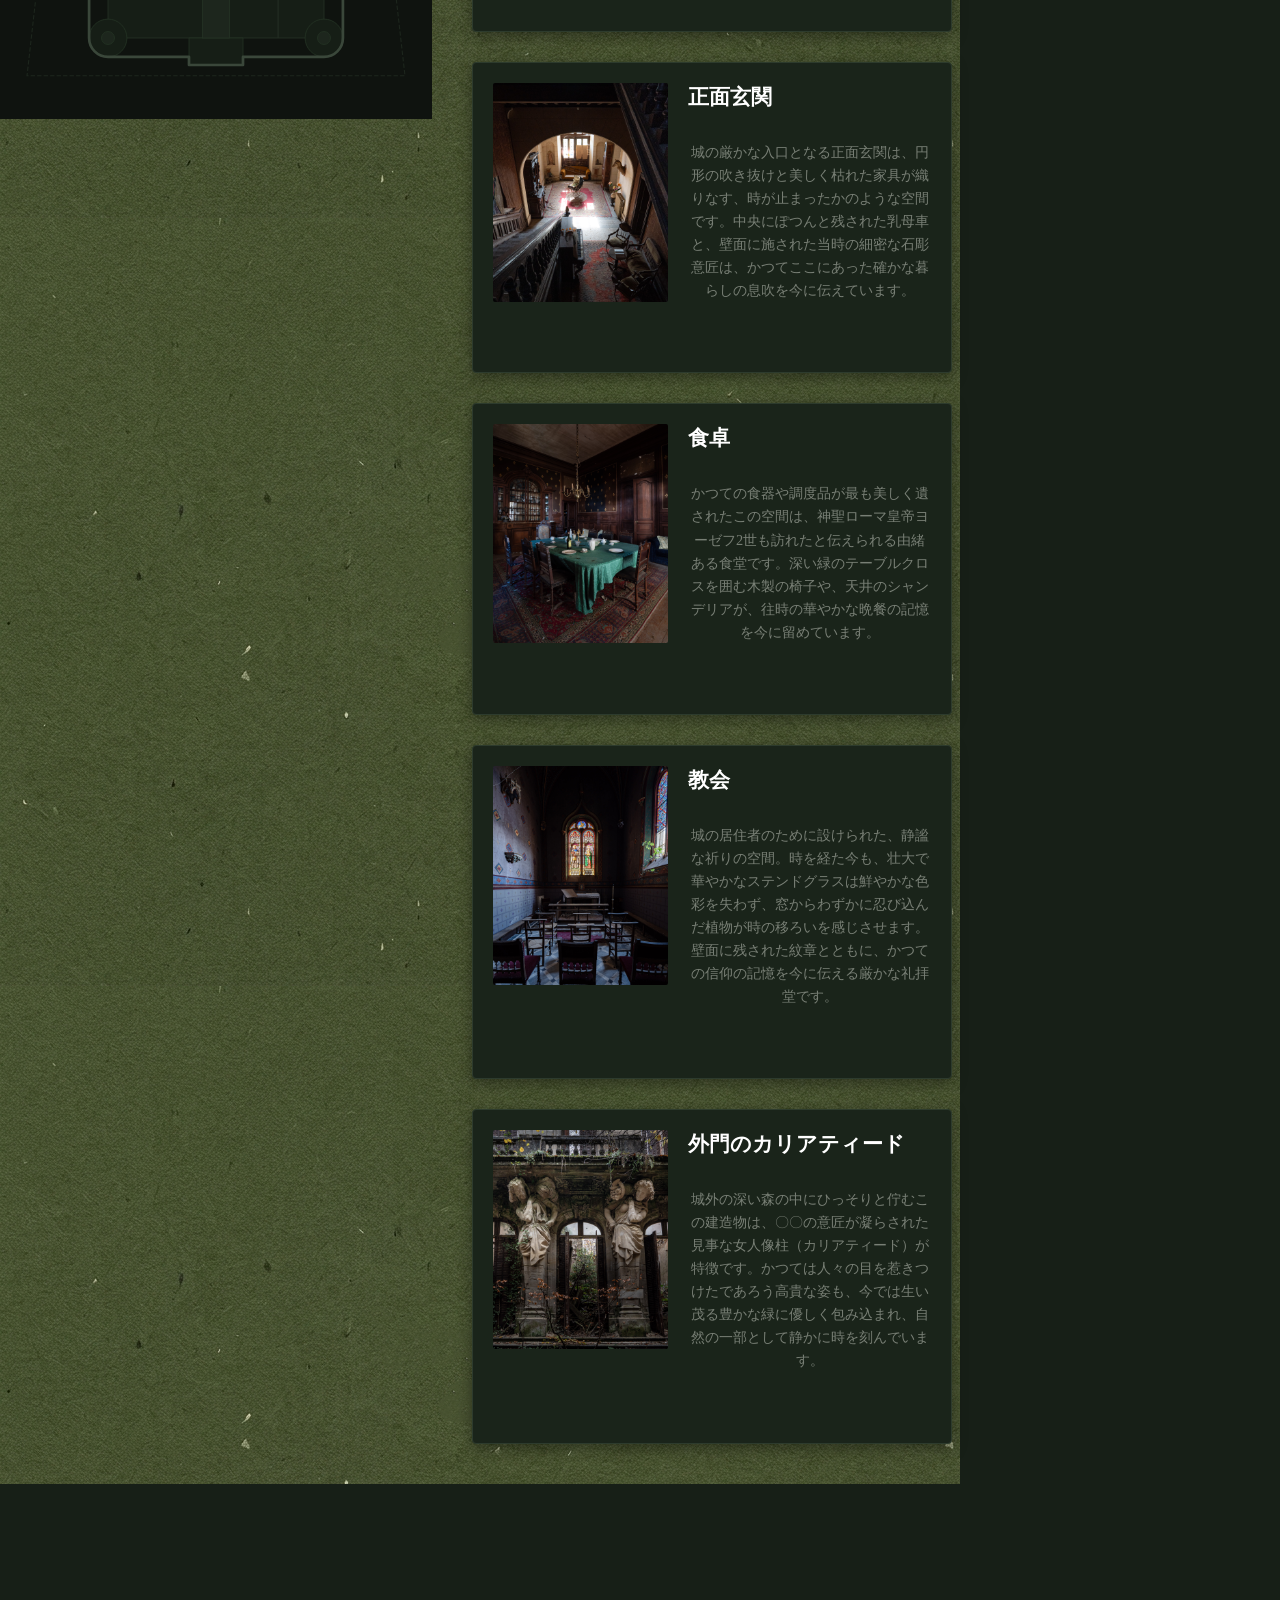
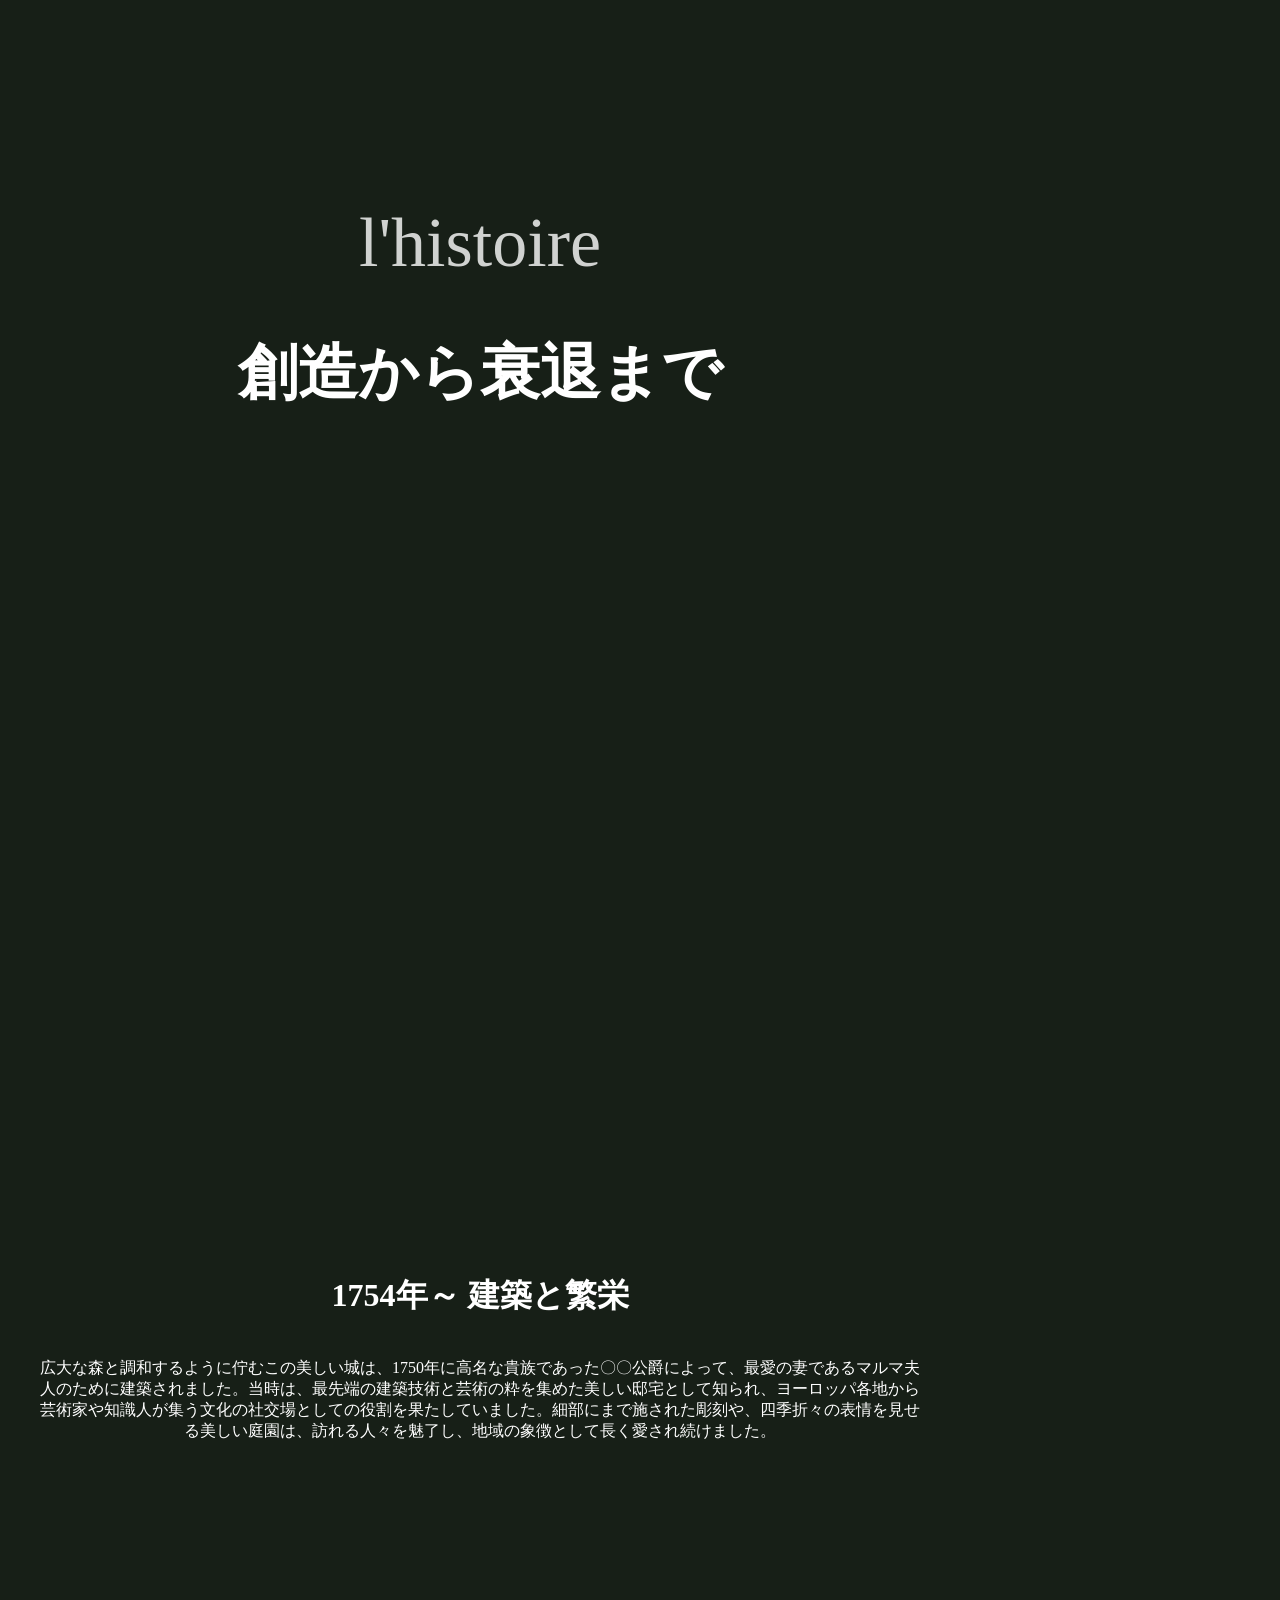
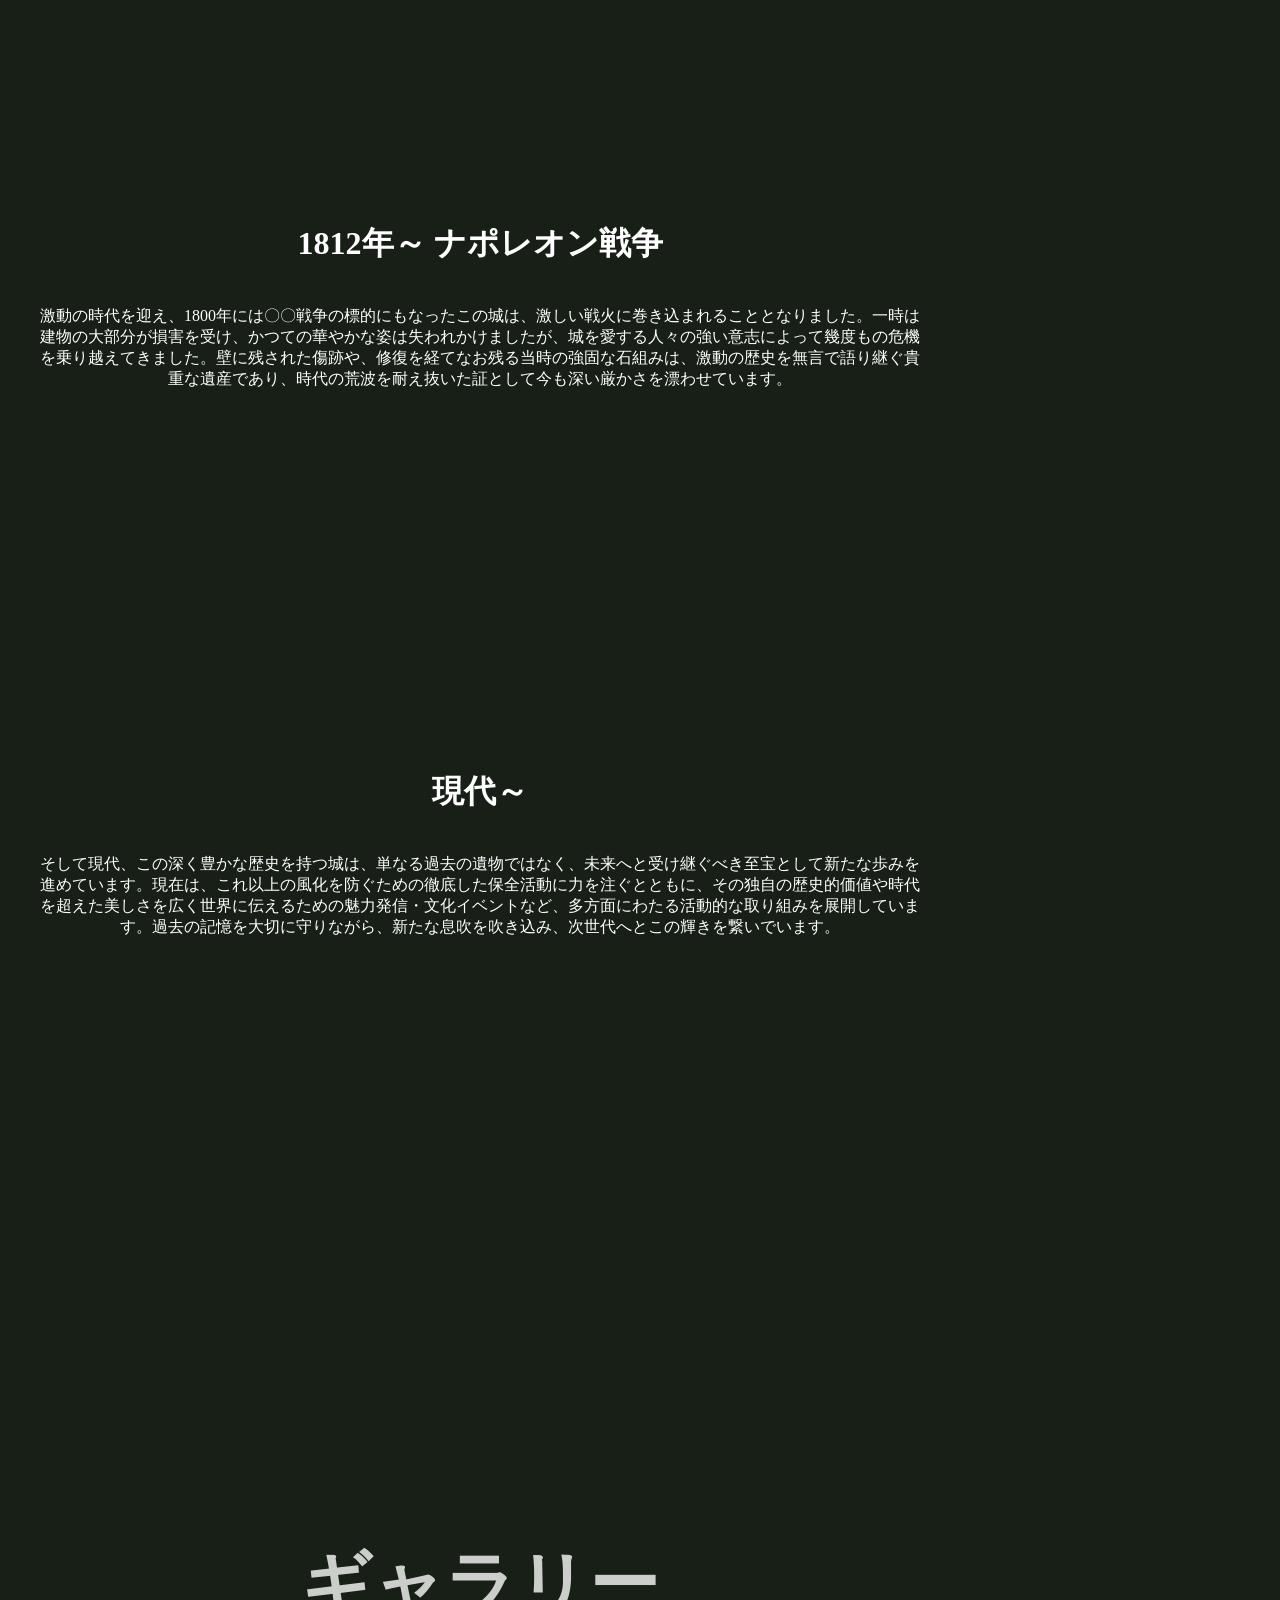
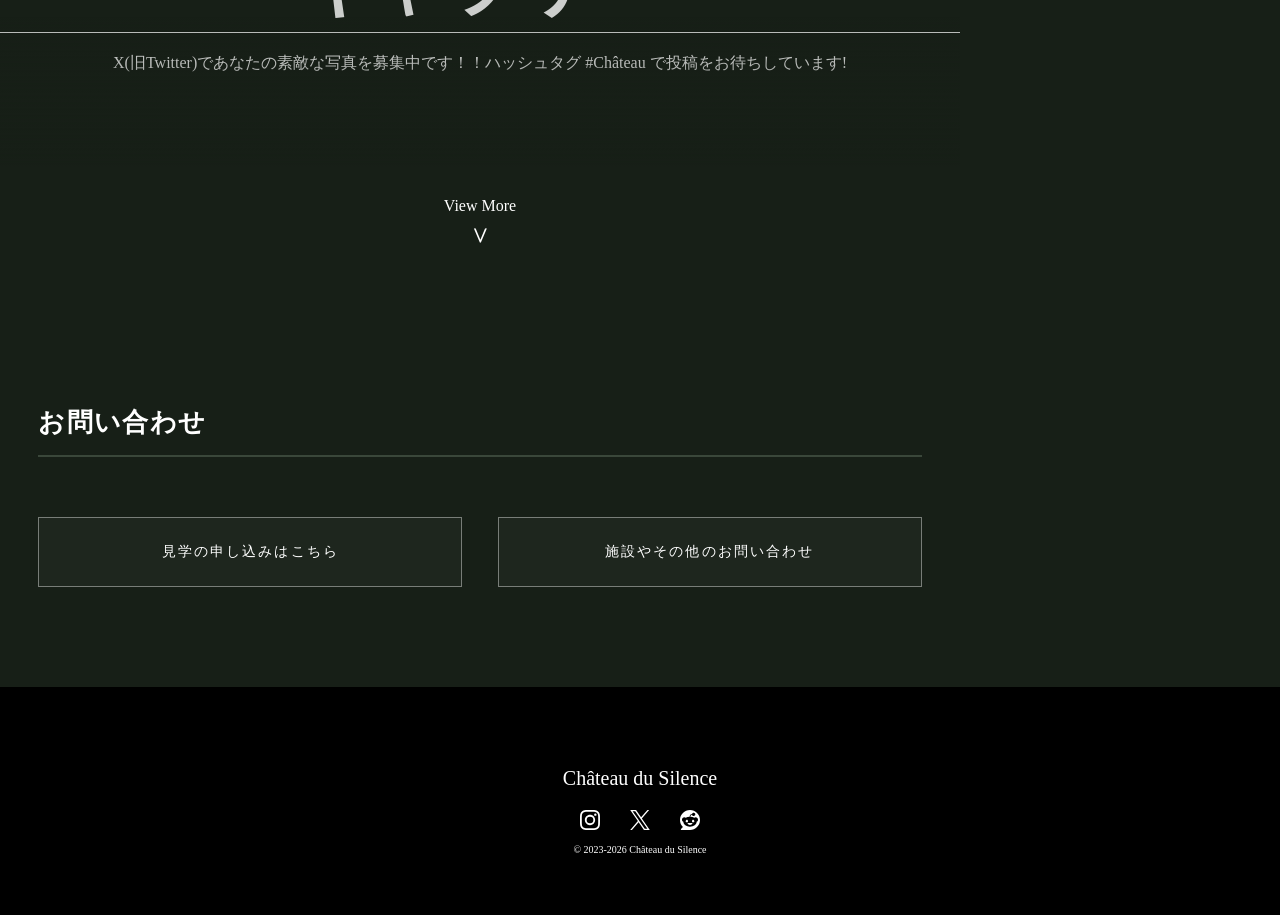
==== commit a44e685b: "場所修正" ====
--- a/index.html
+++ b/index.html
@@ -258,7 +258,7 @@
               <div class="img-box"><img src="images/index/map1.jpg" alt=""></div>
               <div class="text-box">
                 <h3>外装</h3>
-                <p>14世紀中頃の堅牢な石造りの基盤に、ルネサンス期の優美な息吹が融合したシランス城の正門。かつて一族の栄華を象徴した円形の吹き抜け空間には、当時の細密な石彫意匠が色濃く残されています。中央に静かに佇む乳母車は、流転する時代の記憶を今に伝える貴重な遺物です。
+                <p>14世紀中頃の堅牢な石造りの基盤に、ルネサンス期の優美な息吹が融合したシランス城の外観。天を突く尖塔や気品ある窓、そして経年変化した壁面が、かつて一族が築いた栄華の面影を今に伝えています。周囲を覆う草木とともに、流転する時間の流れを静かに留める美しい建築です。
                 </p>
               </div>
             </article>
@@ -266,7 +266,7 @@
               <div class="img-box"><img src="images/index/map3.jpg" alt=""></div>
               <div class="text-box">
                 <h3>正面玄関</h3>
-                <p>この城の入口となる玄関は円形の吹き抜けと美しい家具が織りなす空間となっています。中央には当時つかわれた乳母車がのこされていて,非常に人気のフロアです。
+                <p>城の厳かな入口となる正面玄関は、円形の吹き抜けと美しく枯れた家具が織りなす、時が止まったかのような空間です。中央にぽつんと残された乳母車と、壁面に施された当時の細密な石彫意匠は、かつてここにあった確かな暮らしの息吹を今に伝えています。
                 </p>
               </div>
             </article>
@@ -274,7 +274,7 @@
               <div class="img-box"><img src="images/index/map2.jpg" alt=""></div>
               <div class="text-box">
                 <h3>食卓</h3>
-                <p>かつての食器や装飾が一番残されたこの空間はあのヨーゼフ2世も訪れたとされています。
+                <p>かつての食器や調度品が最も美しく遺されたこの空間は、神聖ローマ皇帝ヨーゼフ2世も訪れたと伝えられる由緒ある食堂です。深い緑のテーブルクロスを囲む木製の椅子や、天井のシャンデリアが、往時の華やかな晩餐の記憶を今に留めています。
                 </p>
               </div>
             </article>
@@ -282,7 +282,7 @@
               <div class="img-box"><img src="images/index/map4.jpg" alt=""></div>
               <div class="text-box">
                 <h3>教会</h3>
-                <p>この城には居住者向けの教会が用意されていました。壮大で華やかなステンドグラスは健在で,窓からはわずかに植物が入り込んでいます。当時の祈りの雰囲気をよく表した紋章も魅力的です。
+                <p>城の居住者のために設けられた、静謐な祈りの空間。時を経た今も、壮大で華やかなステンドグラスは鮮やかな色彩を失わず、窓からわずかに忍び込んだ植物が時の移ろいを感じさせます。壁面に残された紋章とともに、かつての信仰の記憶を今に伝える厳かな礼拝堂です。
                 </p>
               </div>
             </article>
@@ -290,7 +290,7 @@
               <div class="img-box"><img src="images/index/map5.jpg" alt=""></div>
               <div class="text-box">
                 <h3>外門のカリアティード</h3>
-                <p>外がわの森に位置するこの建築は意匠〇〇によって作られたカリアティードが緑に包まれています。
+                <p>城外の深い森の中にひっそりと佇むこの建造物は、〇〇の意匠が凝らされた見事な女人像柱（カリアティード）が特徴です。かつては人々の目を惹きつけたであろう高貴な姿も、今では生い茂る豊かな緑に優しく包み込まれ、自然の一部として静かに時を刻んでいます。
                 </p>
               </div>
             </article>
--- a/css/style.css
+++ b/css/style.css
@@ -485,7 +485,7 @@
 .map-all {
     
     display: flex;
-    gap: 40px;               /* マップとカードの間 */
+    gap: 40px;
     align-items: flex-start; /* スクロール追従するため */
     width: 100%;
 }
@@ -691,7 +691,7 @@
 
 
 /*ーーーーーーーーーーーーーーーーーーーー
- 写真たちが中に入っている親コンテナのグラデーション
+ 写真たちが中に入っている親コンテナのグラデーション forAI
  ーーーーーーーーーーーーーーーーーーーーーーーーー*/
 .masonry-grid {
     position: relative; /* 子要素（疑似要素）の基準点にする */
@@ -709,19 +709,11 @@
     bottom: 0; /* 下を基準に配置 */
     width: 100%;
     
-    /* グラデーションをかける高さ（写真の下側どれくらいを削るか） */
     height: 150px; 
-    
-    /* * 上は完全に透明（transparent）で、
-     * 下に向かって背景のダークグリーン（または黒）に滑らかに変化させます。
-     * カラーコードは実際の背景色に合わせて調整してください。
-     */
+
     background: linear-gradient(to bottom, transparent, #171f17);
-    
-    /* * コンテンツ（View Moreボタンなど）よりは後ろ、
-     * 写真よりは前に配置するための設定です。
-     */
-    pointer-events: none; /* 下にある写真やリンクの邪魔をしないマジックプロパティ */
+
+    pointer-events: none; 
 }
 
 
@@ -766,15 +758,14 @@
 
 .contact-box ul {
     display: flex;
-    justify-content: space-between; /* これで左右の端に2つのボタンをぴったり配置します */
+    justify-content: space-between; /* これで左右の端に2つのボタンをぴったり配置 */
     padding: 0;
     margin: 0;
     list-style: none;
-    /* ⚠️ gap: 40px; ははみ出しの原因になるため完全に削除 */
 }
 
 .contact-box li {
-    width: 48%; /* 2つのボタンが48%ずつになり、中央に自動的に4%の隙間が生まれます */
+    width: 48%;
 }
 
 .contact-box a {
@@ -822,15 +813,15 @@
 
 aside ul li a {
     display: flex;
-    align-items: center;    /* 縦位置を揃える */
-    justify-content: flex-end; /* 右寄せにする */
-    gap: 10px;              /* 要素間の隙間 */
+    align-items: center;
+    justify-content: flex-end;
+    gap: 10px;
     cursor: pointer;
 }
 
 /* 英語の表示調整（左側に寄せるための余白調整） */
 aside ul li .en {
-    margin-left: auto;      /* これを入れると、アイコンが一番右に押し出されます */
+    margin-left: auto;
     opacity: 0.7;
     font-size: 18px;
 }
@@ -893,7 +884,7 @@
 aside {
     height: 100vh;           /* 高さを「画面いっぱい」に固定する [cite: 255, 262] */
     position: sticky;        /* スクロールしても画面内に留まるようにする [cite: 51, 191] */
-    top: 0;                  /* 画面の一番上を基準に固定する [cite: 51, 191] */
+    top: 0;                  /* 画面の一番上を基準に固定する [cite: 51, 191]  AIサマサマ*/
     display: flex;
     z-index: 1005;
 }
@@ -912,7 +903,7 @@
     font-size: 15px;
     margin-bottom: 55px;
 }
-.tate.is-expanded {  /* 名前のズレを修正 */
+.tate.is-expanded {
     width: 90%;
 }
 
@@ -1112,11 +1103,11 @@
     left: 0;
     width: 100%;
     height: 100vh;
-    background-color: #000000; /* 真っ黒 */
-    z-index: 9999;             /* どんな要素よりも手前に配置 */
+    background-color: #000000;
+    z-index: 9999;
     pointer-events: none;      /* 幕が消えるまでの間、クリックを邪魔しないようにする */
-    transition: opacity 1.5s ease; /* 1.5秒かけて徐々に変化させる */
-    opacity: 1;                /* 最初は完全に不透明（真っ黒） */
+    transition: opacity 1.5s ease;
+    opacity: 1;                /* 最初は真っ黒*/
 }
 /* クラスがついたら透明になる */
 #loading-overlay.loaded {
